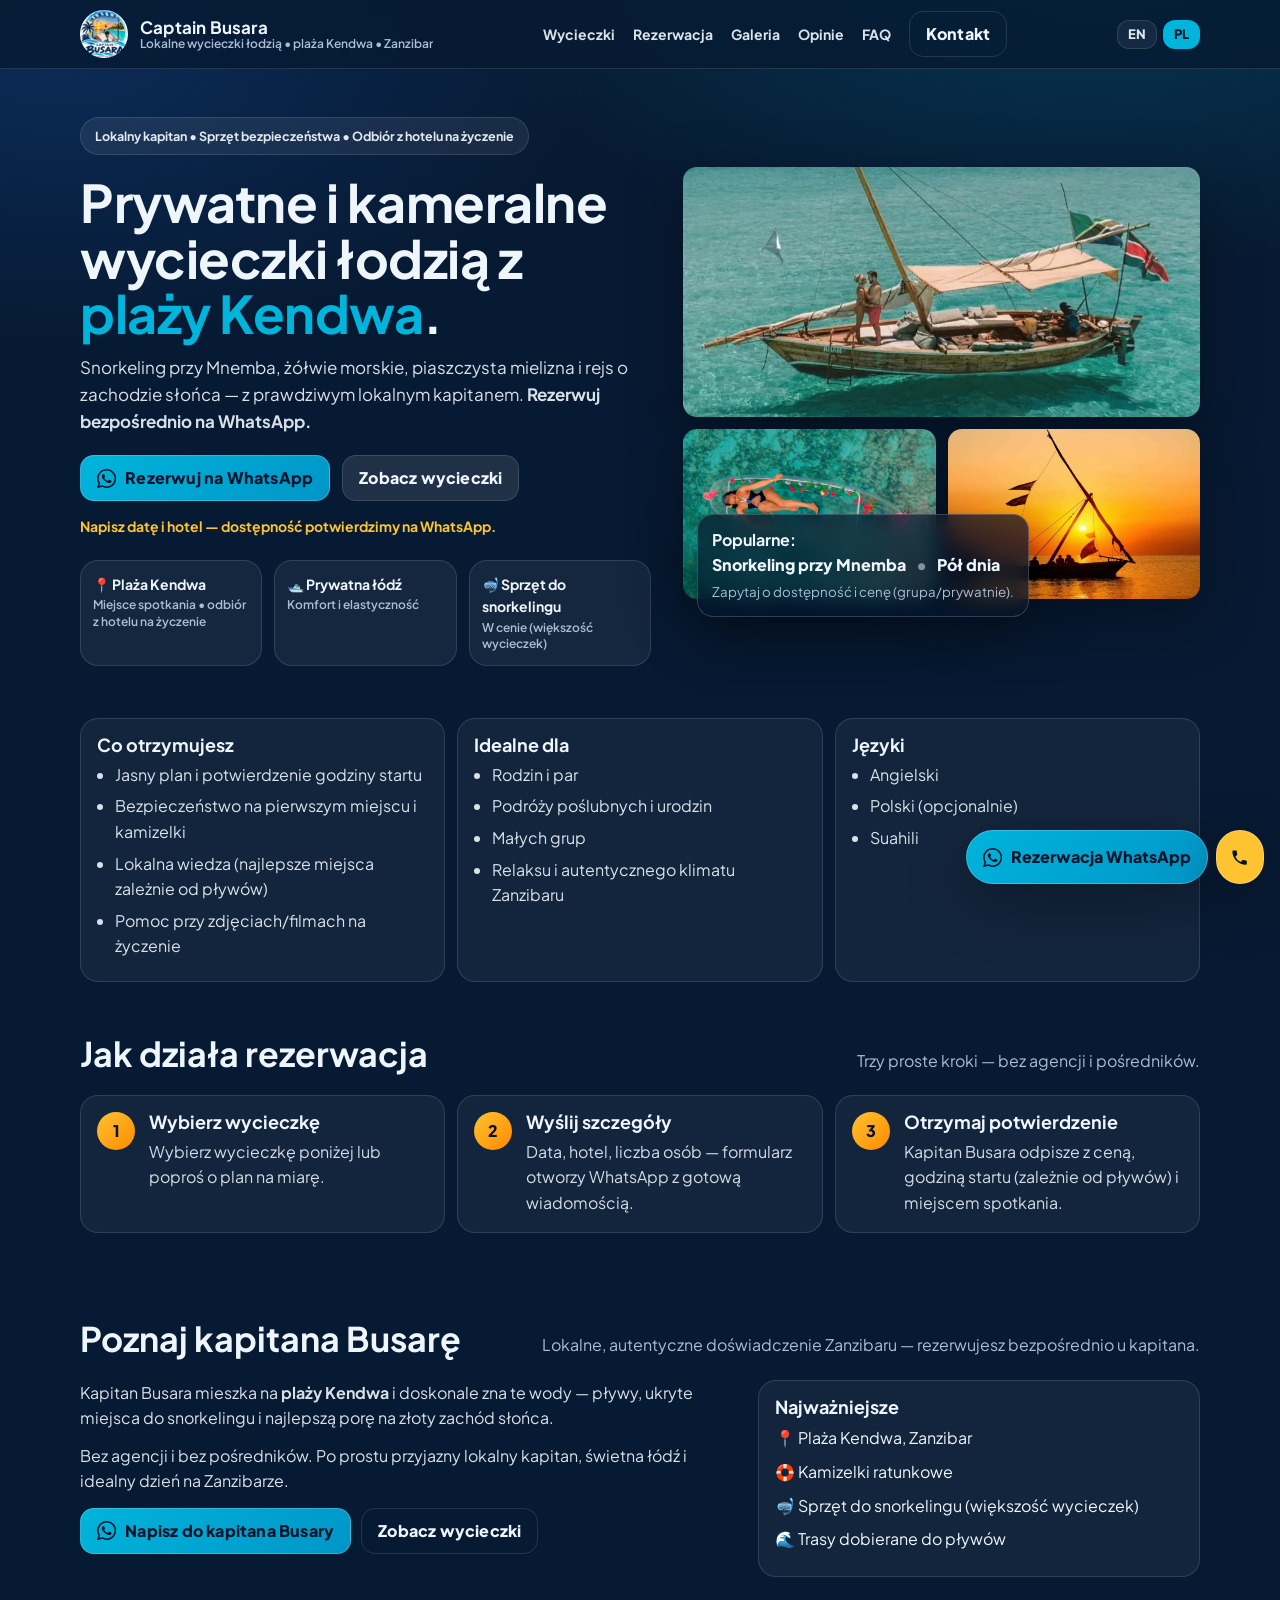
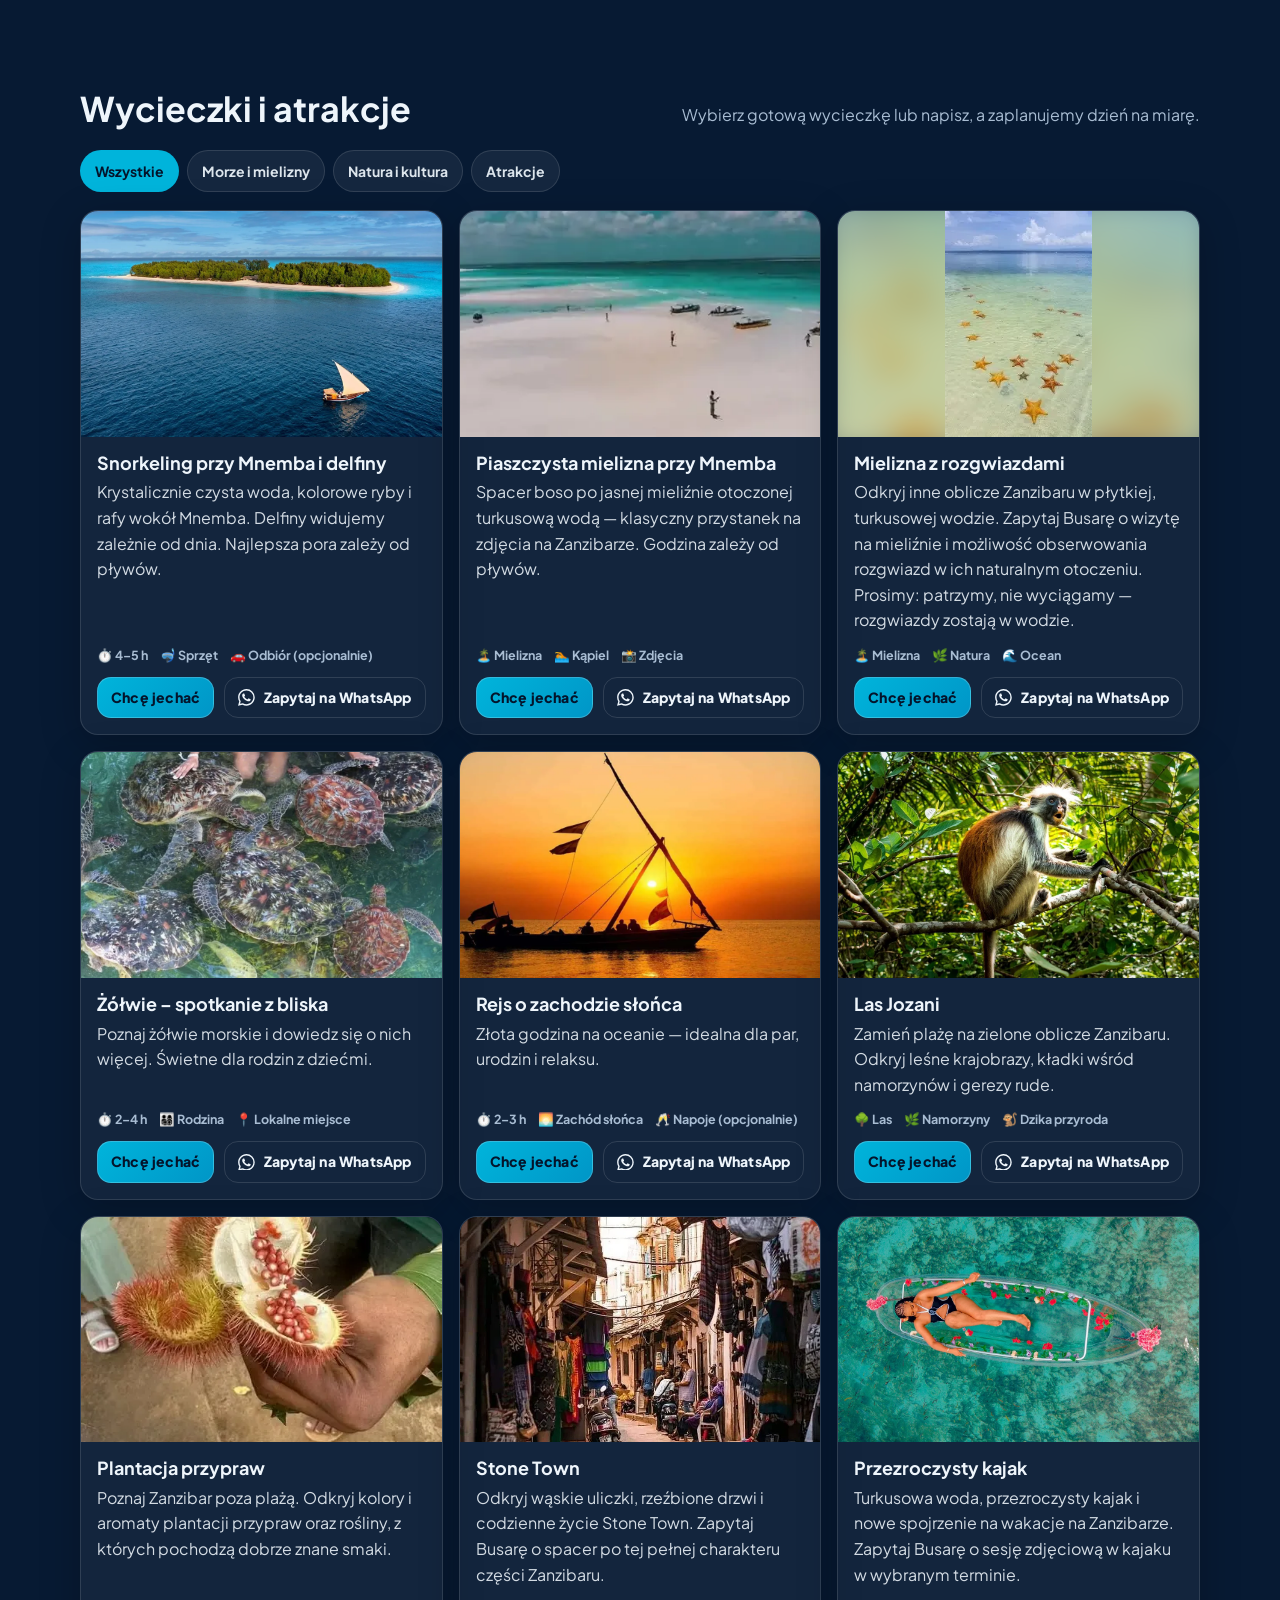
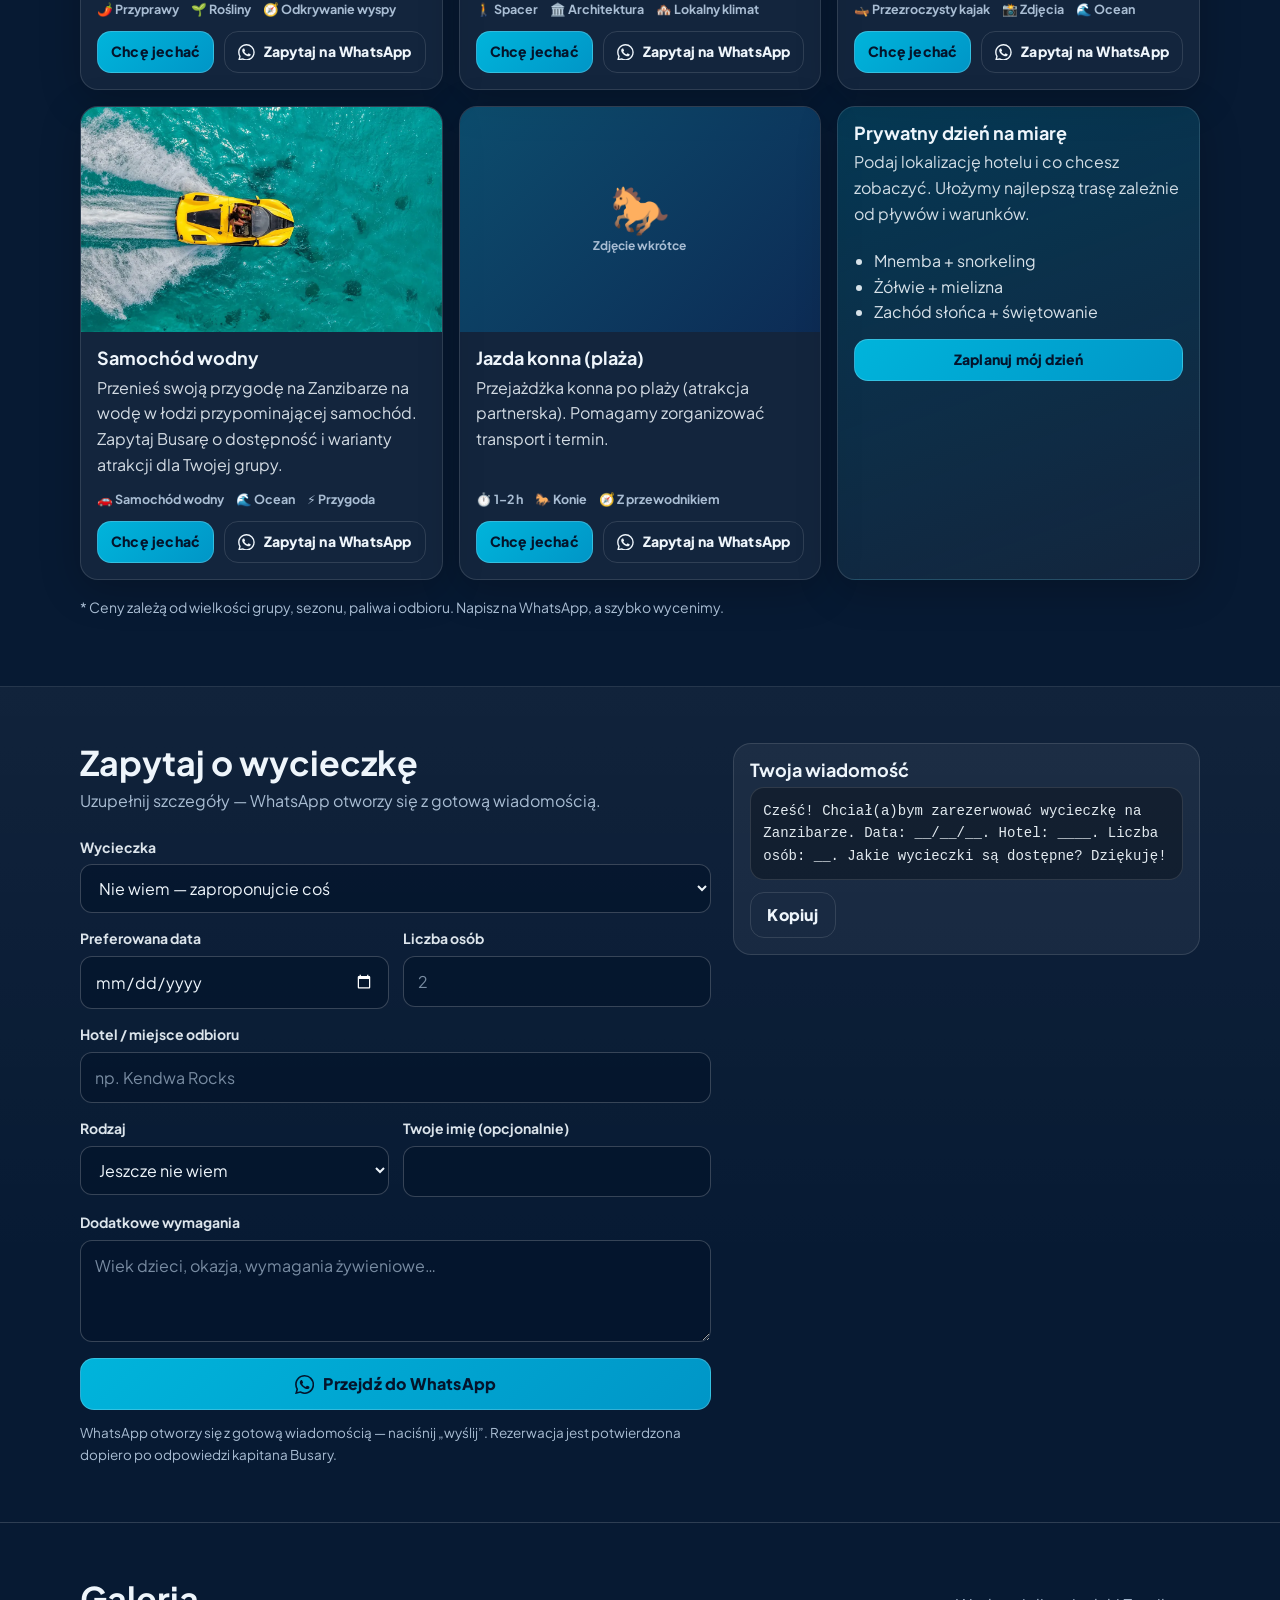
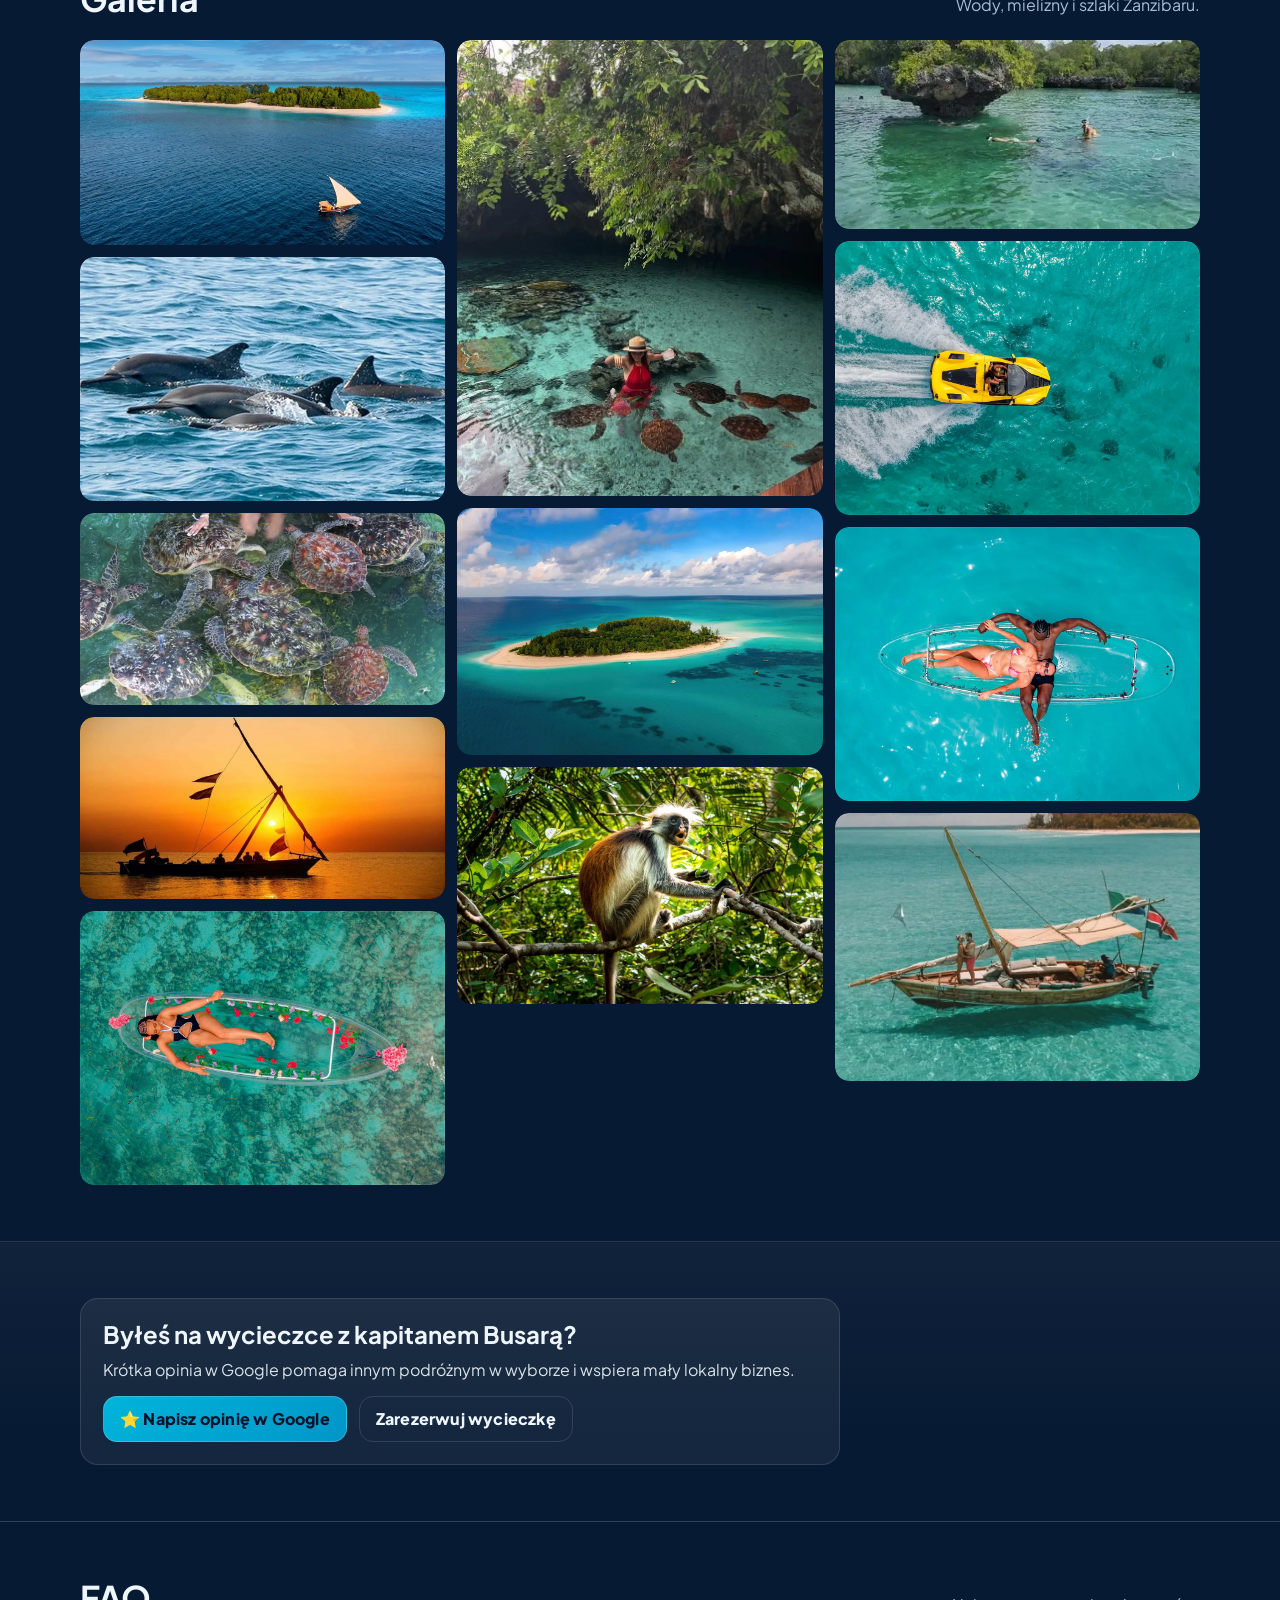
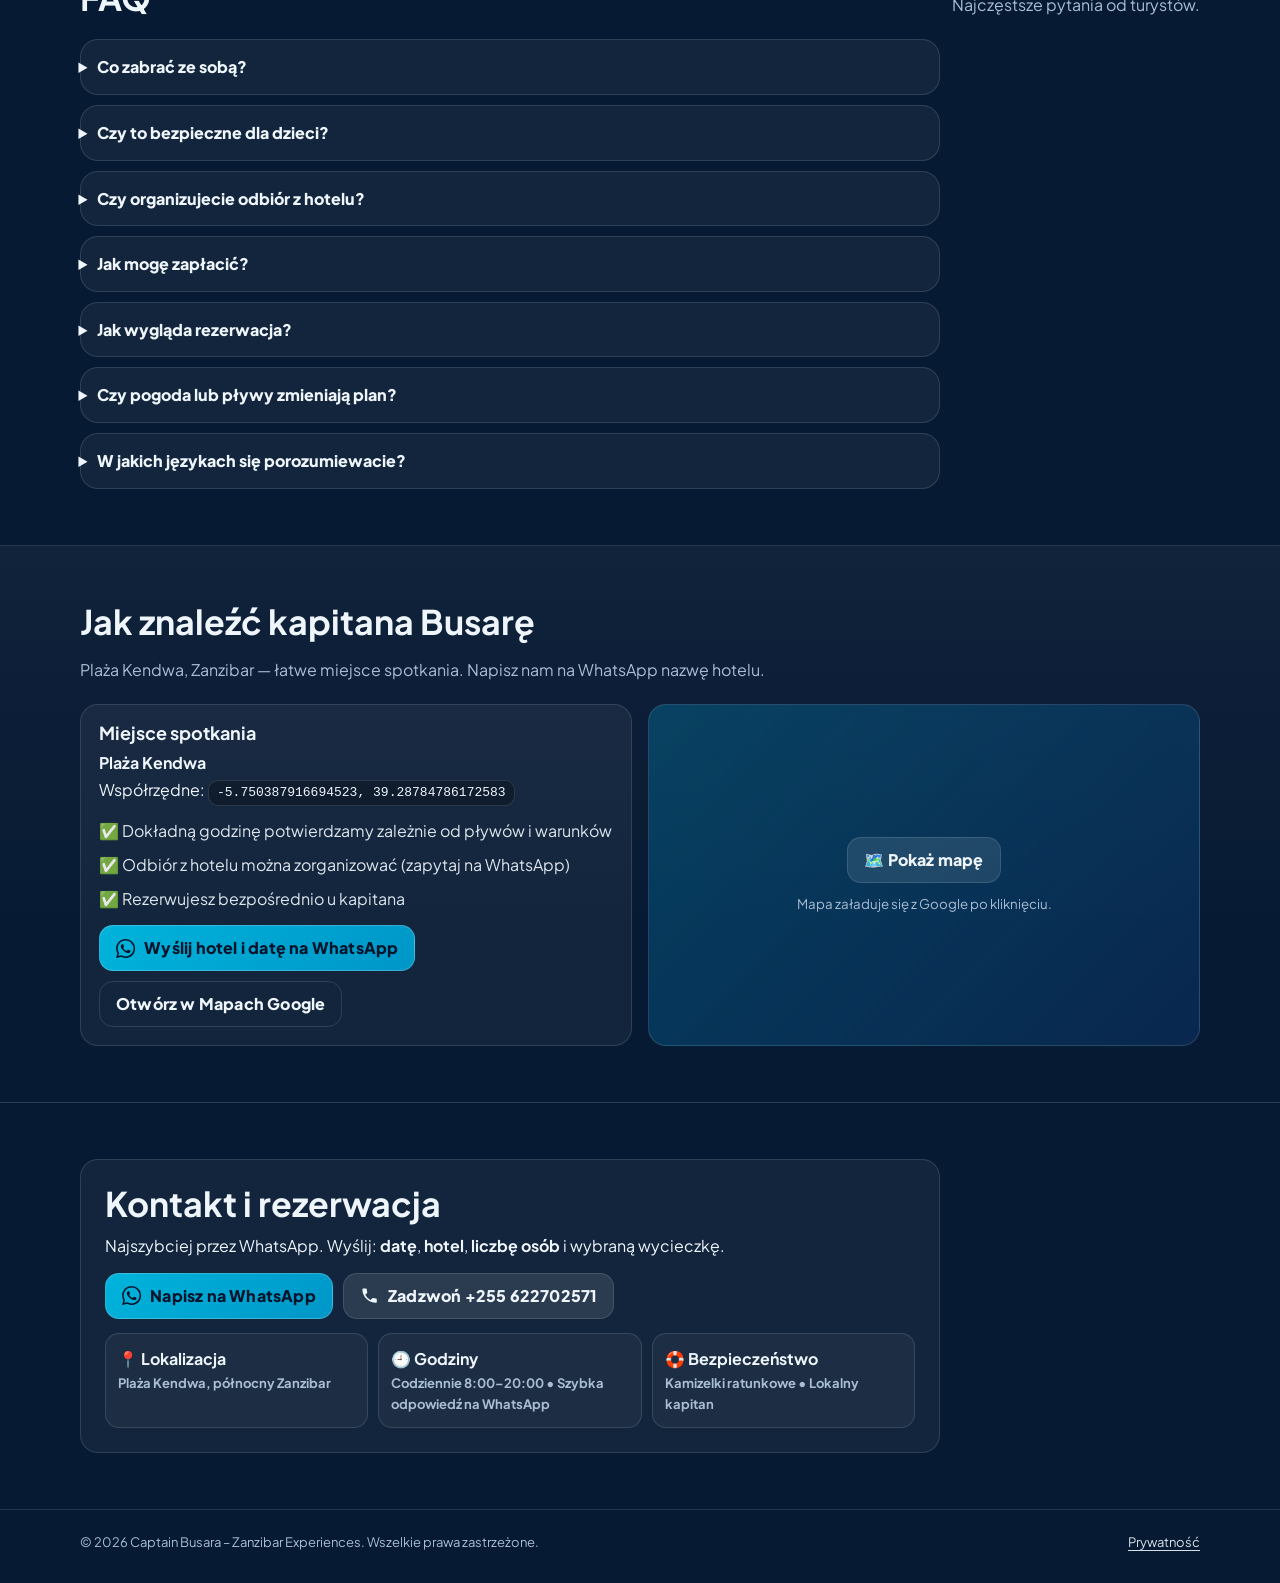
==== pl/index.html @ 11b51515 "Upgrade website: bilingual build, booking form, real photos, SEO, a11y - Generate EN (/) and PL (/pl" ====
<!doctype html>
<html lang="pl">
<head>
  <meta charset="utf-8">
  <meta name="viewport" content="width=device-width, initial-scale=1">
  <title>Captain Busara | Wycieczki łodzią z plaży Kendwa, Zanzibar</title>
  <meta name="description" content="Prywatne i kameralne wycieczki łodzią z plaży Kendwa na Zanzibarze: snorkeling przy Mnemba, żółwie, mielizny, rejs o zachodzie słońca, las Jozani, Stone Town i więcej. Rezerwuj bezpośrednio na WhatsApp.">
  <meta name="theme-color" content="#0B2D5B">
  <link rel="canonical" href="https://captainbusara.com/pl/">
  <link rel="alternate" hreflang="en" href="https://captainbusara.com/">
  <link rel="alternate" hreflang="pl" href="https://captainbusara.com/pl/">
  <link rel="alternate" hreflang="x-default" href="https://captainbusara.com/">
  <meta property="og:type" content="website">
  <meta property="og:site_name" content="Captain Busara">
  <meta property="og:title" content="Captain Busara | Wycieczki łodzią z plaży Kendwa, Zanzibar">
  <meta property="og:description" content="Mnemba • Żółwie • Mielizny • Rejs o zachodzie słońca • Jozani • Stone Town. Rezerwacja na WhatsApp.">
  <meta property="og:url" content="https://captainbusara.com/pl/">
  <meta property="og:image" content="https://captainbusara.com/images/og.jpg">
  <meta property="og:image:width" content="1200">
  <meta property="og:image:height" content="630">
  <meta property="og:locale" content="pl_PL">
  <meta name="twitter:card" content="summary_large_image">
  <meta name="twitter:title" content="Captain Busara | Wycieczki łodzią z plaży Kendwa, Zanzibar">
  <meta name="twitter:description" content="Mnemba • Żółwie • Mielizny • Rejs o zachodzie słońca • Jozani • Stone Town. Rezerwacja na WhatsApp.">
  <meta name="twitter:image" content="https://captainbusara.com/images/og.jpg">
  <link rel="icon" type="image/png" sizes="48x48" href="../images/favicon-48.png">
  <link rel="icon" type="image/png" sizes="192x192" href="../images/icon-192.png">
  <link rel="apple-touch-icon" href="../images/apple-touch-icon.png">
  <link rel="manifest" href="../site.webmanifest">
  <link rel="preconnect" href="https://fonts.googleapis.com">
  <link rel="preconnect" href="https://fonts.gstatic.com" crossorigin>
  <link href="https://fonts.googleapis.com/css2?family=Plus+Jakarta+Sans:wght@400;600;700;800&display=swap" rel="stylesheet">
  <link rel="stylesheet" href="../styles.css?v=20261122">
  <script type="application/ld+json">{"@context": "https://schema.org", "@type": "TravelAgency", "@id": "https://captainbusara.com/#business", "name": "Captain Busara", "alternateName": "Captain Busara – Zanzibar Experiences", "description": "Prywatne i kameralne wycieczki łodzią z plaży Kendwa na Zanzibarze: snorkeling przy Mnemba, żółwie, mielizny, rejs o zachodzie słońca, las Jozani, Stone Town i więcej. Rezerwuj bezpośrednio na WhatsApp.", "url": "https://captainbusara.com/pl/", "image": "https://captainbusara.com/images/og.jpg", "logo": "https://captainbusara.com/images/logo.webp", "telephone": "+255622702571", "address": {"@type": "PostalAddress", "addressLocality": "Kendwa", "addressRegion": "Zanzibar", "addressCountry": "TZ"}, "geo": {"@type": "GeoCoordinates", "latitude": -5.750387916694523, "longitude": 39.28784786172583}, "openingHoursSpecification": [{"@type": "OpeningHoursSpecification", "dayOfWeek": ["Monday", "Tuesday", "Wednesday", "Thursday", "Friday", "Saturday", "Sunday"], "opens": "08:00", "closes": "20:00"}], "knowsLanguage": ["en", "pl", "sw"], "hasMap": "https://www.google.com/maps?q=-5.750387916694523,39.28784786172583", "makesOffer": [{"@type": "Offer", "itemOffered": {"@type": "TouristTrip", "name": "Snorkeling przy Mnemba i delfiny", "description": "Krystalicznie czysta woda, kolorowe ryby i rafy wokół Mnemba. Delfiny widujemy zależnie od dnia. Najlepsza pora zależy od pływów."}}, {"@type": "Offer", "itemOffered": {"@type": "TouristTrip", "name": "Piaszczysta mielizna przy Mnemba", "description": "Spacer boso po jasnej mieliźnie otoczonej turkusową wodą — klasyczny przystanek na zdjęcia na Zanzibarze. Godzina zależy od pływów."}}, {"@type": "Offer", "itemOffered": {"@type": "TouristTrip", "name": "Mielizna z rozgwiazdami", "description": "Odkryj inne oblicze Zanzibaru w płytkiej, turkusowej wodzie. Zapytaj Busarę o wizytę na mieliźnie i możliwość obserwowania rozgwiazd w ich naturalnym otoczeniu. Prosimy: patrzymy, nie wyciągamy — rozgwiazdy zostają w wodzie."}}, {"@type": "Offer", "itemOffered": {"@type": "TouristTrip", "name": "Żółwie – spotkanie z bliska", "description": "Poznaj żółwie morskie i dowiedz się o nich więcej. Świetne dla rodzin z dziećmi."}}, {"@type": "Offer", "itemOffered": {"@type": "TouristTrip", "name": "Rejs o zachodzie słońca", "description": "Złota godzina na oceanie — idealna dla par, urodzin i relaksu."}}, {"@type": "Offer", "itemOffered": {"@type": "TouristTrip", "name": "Las Jozani", "description": "Zamień plażę na zielone oblicze Zanzibaru. Odkryj leśne krajobrazy, kładki wśród namorzynów i gerezy rude."}}, {"@type": "Offer", "itemOffered": {"@type": "TouristTrip", "name": "Plantacja przypraw", "description": "Poznaj Zanzibar poza plażą. Odkryj kolory i aromaty plantacji przypraw oraz rośliny, z których pochodzą dobrze znane smaki."}}, {"@type": "Offer", "itemOffered": {"@type": "TouristTrip", "name": "Stone Town", "description": "Odkryj wąskie uliczki, rzeźbione drzwi i codzienne życie Stone Town. Zapytaj Busarę o spacer po tej pełnej charakteru części Zanzibaru."}}, {"@type": "Offer", "itemOffered": {"@type": "TouristTrip", "name": "Przezroczysty kajak", "description": "Turkusowa woda, przezroczysty kajak i nowe spojrzenie na wakacje na Zanzibarze. Zapytaj Busarę o sesję zdjęciową w kajaku w wybranym terminie."}}, {"@type": "Offer", "itemOffered": {"@type": "TouristTrip", "name": "Samochód wodny", "description": "Przenieś swoją przygodę na Zanzibarze na wodę w łodzi przypominającej samochód. Zapytaj Busarę o dostępność i warianty atrakcji dla Twojej grupy."}}, {"@type": "Offer", "itemOffered": {"@type": "TouristTrip", "name": "Jazda konna (plaża)", "description": "Przejażdżka konna po plaży (atrakcja partnerska). Pomagamy zorganizować transport i termin."}}]}</script>
  <script type="application/ld+json">{"@context": "https://schema.org", "@type": "FAQPage", "mainEntity": [{"@type": "Question", "name": "Co zabrać ze sobą?", "acceptedAnswer": {"@type": "Answer", "text": "Krem z filtrem, ręcznik, wodę, kapelusz i okulary przeciwsłoneczne. Do snorkelingu możesz zabrać własną maskę, ale na większości wycieczek zapewniamy sprzęt."}}, {"@type": "Question", "name": "Czy to bezpieczne dla dzieci?", "acceptedAnswer": {"@type": "Answer", "text": "Tak — dostosowujemy tempo i przystanki. Kamizelki ratunkowe są dostępne. Podaj wiek dzieci przy rezerwacji."}}, {"@type": "Question", "name": "Czy organizujecie odbiór z hotelu?", "acceptedAnswer": {"@type": "Answer", "text": "Odbiór można zorganizować w zależności od lokalizacji i wycieczki. Napisz nam nazwę hotelu na WhatsApp."}}, {"@type": "Question", "name": "Jak mogę zapłacić?", "acceptedAnswer": {"@type": "Answer", "text": "Najczęściej płaci się gotówką. Jeśli wolisz przelew lub kartę, zapytaj na WhatsApp — potwierdzimy dostępne opcje."}}, {"@type": "Question", "name": "Jak wygląda rezerwacja?", "acceptedAnswer": {"@type": "Answer", "text": "Wybierz wycieczkę i wyślij na WhatsApp datę, hotel i liczbę osób (formularz na tej stronie przygotuje wiadomość). Kapitan Busara odpisze z ceną i godziną startu. Rezerwacja jest potwierdzona dopiero po jego odpowiedzi."}}, {"@type": "Question", "name": "Czy pogoda lub pływy zmieniają plan?", "acceptedAnswer": {"@type": "Answer", "text": "Trasa i godzina zależą od pływów i warunków na morzu, dlatego dokładną godzinę startu potwierdzamy z Tobą przed wycieczką."}}, {"@type": "Question", "name": "W jakich językach się porozumiewacie?", "acceptedAnswer": {"@type": "Answer", "text": "Po angielsku, suahili i — opcjonalnie — po polsku."}}]}</script>
</head>
<body data-page="home">
  <a class="skip" href="#main">Przejdź do treści</a>
  <header class="topbar">
    <div class="container topbar__inner">
      <a class="brand" href="#top">
        <img class="brand__logo" src="../images/logo.webp" width="48" height="48" alt="">
        <span class="brand__text"><strong>Captain Busara</strong><small>Lokalne wycieczki łodzią • plaża Kendwa • Zanzibar</small></span>
      </a>
      <nav class="nav" aria-label="Main"><a href="#tours">Wycieczki</a><a href="#book">Rezerwacja</a><a href="#gallery">Galeria</a><a href="#reviews">Opinie</a><a href="#faq">FAQ</a><a href="#contact" class="btn btn--ghost">Kontakt</a></nav>
      <div class="lang" role="group" aria-label="Język">
        <a class="lang__btn" href="../" hreflang="en" lang="en" data-lang="en">EN</a>
        <a class="lang__btn is-active" href="./" hreflang="pl" lang="pl" data-lang="pl" aria-current="true">PL</a>
      </div>
      <button class="burger" id="burger" type="button" aria-label="Otwórz menu" aria-expanded="false" aria-controls="mobileMenu" data-open="Otwórz menu" data-close="Zamknij menu"><span aria-hidden="true">☰</span></button>
    </div>
    <div class="mobileMenu" id="mobileMenu" hidden><a href="#tours">Wycieczki</a><a href="#book">Rezerwacja</a><a href="#gallery">Galeria</a><a href="#reviews">Opinie</a><a href="#faq">FAQ</a><a href="#contact">Kontakt</a></div>
  </header>

  <main id="main">
    <span id="top"></span>
    <section class="hero">
      <div class="container hero__inner">
        <div class="hero__content">
          <p class="pill">Lokalny kapitan • Sprzęt bezpieczeństwa • Odbiór z hotelu na życzenie</p>
          <h1>Prywatne i kameralne wycieczki łodzią z <span class="accent">plaży Kendwa</span>.</h1>
          <p class="lead">Snorkeling przy Mnemba, żółwie morskie, piaszczysta mielizna i rejs o zachodzie słońca — z prawdziwym lokalnym kapitanem. <strong>Rezerwuj bezpośrednio na WhatsApp.</strong></p>
          <div class="hero__cta">
            <a class="btn btn--primary" href="https://wa.me/255622702571?text=Cze%C5%9B%C4%87%21%20Chcia%C5%82%28a%29bym%20zarezerwowa%C4%87%20wycieczk%C4%99%20na%20Zanzibarze.%20Data%3A%20__%2F__%2F__.%20Hotel%3A%20____.%20Liczba%20os%C3%B3b%3A%20__.%20Jakie%20wycieczki%20s%C4%85%20dost%C4%99pne%3F%20Dzi%C4%99kuj%C4%99%21" target="_blank" rel="noopener" data-wa data-track="whatsapp_hero"><svg class="ico" viewBox="0 0 24 24" aria-hidden="true" focusable="false"><path fill="currentColor" d="M17.472 14.382c-.297-.149-1.758-.867-2.03-.967-.273-.099-.471-.148-.67.15-.197.297-.767.966-.94 1.164-.173.199-.347.223-.644.075-.297-.15-1.255-.463-2.39-1.475-.883-.788-1.48-1.761-1.653-2.059-.173-.297-.018-.458.13-.606.134-.133.298-.347.446-.52.149-.174.198-.298.298-.497.099-.198.05-.371-.025-.52-.075-.149-.669-1.612-.916-2.207-.242-.579-.487-.5-.669-.51-.173-.008-.371-.01-.57-.01-.198 0-.52.074-.792.372-.272.297-1.04 1.016-1.04 2.479 0 1.462 1.065 2.875 1.213 3.074.149.198 2.096 3.2 5.077 4.487.709.306 1.262.489 1.694.625.712.227 1.36.195 1.871.118.571-.085 1.758-.719 2.006-1.413.248-.694.248-1.289.173-1.413-.074-.124-.272-.198-.57-.347m-5.421 7.403h-.004a9.87 9.87 0 01-5.031-1.378l-.361-.214-3.741.982.998-3.648-.235-.374a9.86 9.86 0 01-1.51-5.26c.001-5.45 4.436-9.884 9.888-9.884 2.64 0 5.122 1.03 6.988 2.898a9.825 9.825 0 012.893 6.994c-.003 5.45-4.437 9.884-9.885 9.884m8.413-18.297A11.815 11.815 0 0012.05 0C5.495 0 .16 5.335.157 11.892c0 2.096.547 4.142 1.588 5.945L.057 24l6.305-1.654a11.882 11.882 0 005.683 1.448h.005c6.554 0 11.89-5.335 11.893-11.893a11.821 11.821 0 00-3.48-8.413Z"/></svg>Rezerwuj na WhatsApp</a>
            <a class="btn btn--secondary" href="#tours">Zobacz wycieczki</a>
          </div>
          <p class="hero__note">Napisz datę i hotel — dostępność potwierdzimy na WhatsApp.</p>
          <div class="hero__badges">
            <div class="badge"><strong>📍 Plaża Kendwa</strong><span>Miejsce spotkania • odbiór z hotelu na życzenie</span></div>
            <div class="badge"><strong>🛥️ Prywatna łódź</strong><span>Komfort i elastyczność</span></div>
            <div class="badge"><strong>🤿 Sprzęt do snorkelingu</strong><span>W cenie (większość wycieczek)</span></div>
          </div>
        </div>
        <div class="hero__media">
          <div class="photoGrid">
            <img src="../images/hero-boat.webp" width="831" height="609" alt="Tradycyjna łódź na turkusowej wodzie" fetchpriority="high" decoding="async">
            <img src="../images/kayak-flowers.webp" width="1200" height="900" alt="Kobieta leżąca w przezroczystym kajaku z kwiatami, widok z góry">
            <img src="../images/sunset-dhow.webp" width="1300" height="650" alt="Sylwetka łodzi dhow na tle zachodu słońca">
          </div>
          <div class="glassCard">
            <strong>Popularne:</strong>
            <div class="glassRow"><span>Snorkeling przy Mnemba</span><span class="dot" aria-hidden="true">•</span><span>Pół dnia</span></div>
            <small>Zapytaj o dostępność i cenę (grupa/prywatnie).</small>
          </div>
        </div>
      </div>
    </section>

    <section class="trust"><div class="container trust__inner"><div class="trustCard"><h3>Co otrzymujesz</h3><ul><li>Jasny plan i potwierdzenie godziny startu</li><li>Bezpieczeństwo na pierwszym miejscu i kamizelki</li><li>Lokalna wiedza (najlepsze miejsca zależnie od pływów)</li><li>Pomoc przy zdjęciach/filmach na życzenie</li></ul></div><div class="trustCard"><h3>Idealne dla</h3><ul><li>Rodzin i par</li><li>Podróży poślubnych i urodzin</li><li>Małych grup</li><li>Relaksu i autentycznego klimatu Zanzibaru</li></ul></div><div class="trustCard"><h3>Języki</h3><ul><li>Angielski</li><li>Polski (opcjonalnie)</li><li>Suahili</li></ul></div></div></section>

    <section class="section section--tight" id="how">
      <div class="container">
        <div class="sectionHeader"><h2>Jak działa rezerwacja</h2><p>Trzy proste kroki — bez agencji i pośredników.</p></div>
        <ol class="steps"><li class="step"><span class="step__n" aria-hidden="true">1</span><div><h3>Wybierz wycieczkę</h3><p>Wybierz wycieczkę poniżej lub poproś o plan na miarę.</p></div></li><li class="step"><span class="step__n" aria-hidden="true">2</span><div><h3>Wyślij szczegóły</h3><p>Data, hotel, liczba osób — formularz otworzy WhatsApp z gotową wiadomością.</p></div></li><li class="step"><span class="step__n" aria-hidden="true">3</span><div><h3>Otrzymaj potwierdzenie</h3><p>Kapitan Busara odpisze z ceną, godziną startu (zależnie od pływów) i miejscem spotkania.</p></div></li></ol>
      </div>
    </section>

    <section class="section" id="captain">
      <div class="container">
        <div class="sectionHeader"><h2>Poznaj kapitana Busarę</h2><p>Lokalne, autentyczne doświadczenie Zanzibaru — rezerwujesz bezpośrednio u kapitana.</p></div>
        <div class="captain">
          <div class="captain__text">
            <p>Kapitan Busara mieszka na <strong>plaży Kendwa</strong> i doskonale zna te wody — pływy, ukryte miejsca do snorkelingu i najlepszą porę na złoty zachód słońca.</p>
            <p>Bez agencji i bez pośredników. Po prostu przyjazny lokalny kapitan, świetna łódź i idealny dzień na Zanzibarze.</p>
            <div class="captain__cta">
              <a class="btn btn--primary" href="https://wa.me/255622702571?text=Cze%C5%9B%C4%87%21%20Chcia%C5%82%28a%29bym%20zarezerwowa%C4%87%20wycieczk%C4%99%20na%20Zanzibarze.%20Data%3A%20__%2F__%2F__.%20Hotel%3A%20____.%20Liczba%20os%C3%B3b%3A%20__.%20Jakie%20wycieczki%20s%C4%85%20dost%C4%99pne%3F%20Dzi%C4%99kuj%C4%99%21" target="_blank" rel="noopener" data-wa data-track="whatsapp_captain"><svg class="ico" viewBox="0 0 24 24" aria-hidden="true" focusable="false"><path fill="currentColor" d="M17.472 14.382c-.297-.149-1.758-.867-2.03-.967-.273-.099-.471-.148-.67.15-.197.297-.767.966-.94 1.164-.173.199-.347.223-.644.075-.297-.15-1.255-.463-2.39-1.475-.883-.788-1.48-1.761-1.653-2.059-.173-.297-.018-.458.13-.606.134-.133.298-.347.446-.52.149-.174.198-.298.298-.497.099-.198.05-.371-.025-.52-.075-.149-.669-1.612-.916-2.207-.242-.579-.487-.5-.669-.51-.173-.008-.371-.01-.57-.01-.198 0-.52.074-.792.372-.272.297-1.04 1.016-1.04 2.479 0 1.462 1.065 2.875 1.213 3.074.149.198 2.096 3.2 5.077 4.487.709.306 1.262.489 1.694.625.712.227 1.36.195 1.871.118.571-.085 1.758-.719 2.006-1.413.248-.694.248-1.289.173-1.413-.074-.124-.272-.198-.57-.347m-5.421 7.403h-.004a9.87 9.87 0 01-5.031-1.378l-.361-.214-3.741.982.998-3.648-.235-.374a9.86 9.86 0 01-1.51-5.26c.001-5.45 4.436-9.884 9.888-9.884 2.64 0 5.122 1.03 6.988 2.898a9.825 9.825 0 012.893 6.994c-.003 5.45-4.437 9.884-9.885 9.884m8.413-18.297A11.815 11.815 0 0012.05 0C5.495 0 .16 5.335.157 11.892c0 2.096.547 4.142 1.588 5.945L.057 24l6.305-1.654a11.882 11.882 0 005.683 1.448h.005c6.554 0 11.89-5.335 11.893-11.893a11.821 11.821 0 00-3.48-8.413Z"/></svg>Napisz do kapitana Busary</a>
              <a class="btn btn--ghost" href="#tours">Zobacz wycieczki</a>
            </div>
          </div>
          <div class="captain__card"><h3>Najważniejsze</h3><ul><li>📍 Plaża Kendwa, Zanzibar</li><li>🛟 Kamizelki ratunkowe</li><li>🤿 Sprzęt do snorkelingu (większość wycieczek)</li><li>🌊 Trasy dobierane do pływów</li></ul></div>
        </div>
      </div>
    </section>

    <section class="section" id="tours">
      <div class="container">
        <div class="sectionHeader"><h2>Wycieczki i atrakcje</h2><p>Wybierz gotową wycieczkę lub napisz, a zaplanujemy dzień na miarę.</p></div>
        <div class="filters" role="group" aria-label="Wycieczki i atrakcje"><button class="chip is-active" type="button" data-filter="all" aria-pressed="true">Wszystkie</button><button class="chip" type="button" data-filter="sea" aria-pressed="false">Morze i mielizny</button><button class="chip" type="button" data-filter="land" aria-pressed="false">Natura i kultura</button><button class="chip" type="button" data-filter="fun" aria-pressed="false">Atrakcje</button></div>
        <div class="cards" id="cards">
        <article class="card" data-cat="sea" id="tour-mnemba">
          <div class="card__img"><img src="../images/mnemba-island.webp" width="1400" height="788" alt="Widok z lotu ptaka na wyspę Mnemba z tradycyjną łodzią dhow" loading="lazy" decoding="async"></div>
          <div class="card__body">
            <h3>Snorkeling przy Mnemba i delfiny</h3>
            <p>Krystalicznie czysta woda, kolorowe ryby i rafy wokół Mnemba. Delfiny widujemy zależnie od dnia. Najlepsza pora zależy od pływów.</p>
            <div class="meta"><span><span aria-hidden="true">⏱️</span> 4–5 h</span><span><span aria-hidden="true">🤿</span> Sprzęt</span><span><span aria-hidden="true">🚗</span> Odbiór (opcjonalnie)</span></div>
            
            <div class="card__cta">
              <button class="btn btn--primary" type="button" data-book="Snorkeling przy Mnemba i delfiny">Chcę jechać</button>
              <a class="btn btn--ghost" href="https://wa.me/255622702571?text=Cze%C5%9B%C4%87%2C%20kapitanie%20Busara%21%20Chcia%C5%82%28a%29bym%20zapyta%C4%87%20o%20%2F%20zarezerwowa%C4%87%3A%20Snorkeling%20przy%20Mnemba%20i%20delfiny.%20Poprosz%C4%99%20o%20cen%C4%99%20i%20dost%C4%99pno%C5%9B%C4%87.%20Dzi%C4%99kuj%C4%99%21" target="_blank" rel="noopener" data-wa data-track="whatsapp_tour" data-tour="Snorkeling przy Mnemba i delfiny"><svg class="ico" viewBox="0 0 24 24" aria-hidden="true" focusable="false"><path fill="currentColor" d="M17.472 14.382c-.297-.149-1.758-.867-2.03-.967-.273-.099-.471-.148-.67.15-.197.297-.767.966-.94 1.164-.173.199-.347.223-.644.075-.297-.15-1.255-.463-2.39-1.475-.883-.788-1.48-1.761-1.653-2.059-.173-.297-.018-.458.13-.606.134-.133.298-.347.446-.52.149-.174.198-.298.298-.497.099-.198.05-.371-.025-.52-.075-.149-.669-1.612-.916-2.207-.242-.579-.487-.5-.669-.51-.173-.008-.371-.01-.57-.01-.198 0-.52.074-.792.372-.272.297-1.04 1.016-1.04 2.479 0 1.462 1.065 2.875 1.213 3.074.149.198 2.096 3.2 5.077 4.487.709.306 1.262.489 1.694.625.712.227 1.36.195 1.871.118.571-.085 1.758-.719 2.006-1.413.248-.694.248-1.289.173-1.413-.074-.124-.272-.198-.57-.347m-5.421 7.403h-.004a9.87 9.87 0 01-5.031-1.378l-.361-.214-3.741.982.998-3.648-.235-.374a9.86 9.86 0 01-1.51-5.26c.001-5.45 4.436-9.884 9.888-9.884 2.64 0 5.122 1.03 6.988 2.898a9.825 9.825 0 012.893 6.994c-.003 5.45-4.437 9.884-9.885 9.884m8.413-18.297A11.815 11.815 0 0012.05 0C5.495 0 .16 5.335.157 11.892c0 2.096.547 4.142 1.588 5.945L.057 24l6.305-1.654a11.882 11.882 0 005.683 1.448h.005c6.554 0 11.89-5.335 11.893-11.893a11.821 11.821 0 00-3.48-8.413Z"/></svg>Zapytaj na WhatsApp</a>
            </div>
          </div>
        </article>
        <article class="card" data-cat="sea" id="tour-sandbank">
          <div class="card__img"><img src="../images/sandbank.webp" width="474" height="266" alt="Łodzie przy białej mieliźnie w turkusowej wodzie" loading="lazy" decoding="async"></div>
          <div class="card__body">
            <h3>Piaszczysta mielizna przy Mnemba</h3>
            <p>Spacer boso po jasnej mieliźnie otoczonej turkusową wodą — klasyczny przystanek na zdjęcia na Zanzibarze. Godzina zależy od pływów.</p>
            <div class="meta"><span><span aria-hidden="true">🏝️</span> Mielizna</span><span><span aria-hidden="true">🏊</span> Kąpiel</span><span><span aria-hidden="true">📸</span> Zdjęcia</span></div>
            
            <div class="card__cta">
              <button class="btn btn--primary" type="button" data-book="Piaszczysta mielizna przy Mnemba">Chcę jechać</button>
              <a class="btn btn--ghost" href="https://wa.me/255622702571?text=Cze%C5%9B%C4%87%2C%20kapitanie%20Busara%21%20Chcia%C5%82%28a%29bym%20zapyta%C4%87%20o%20%2F%20zarezerwowa%C4%87%3A%20Piaszczysta%20mielizna%20przy%20Mnemba.%20Poprosz%C4%99%20o%20cen%C4%99%20i%20dost%C4%99pno%C5%9B%C4%87.%20Dzi%C4%99kuj%C4%99%21" target="_blank" rel="noopener" data-wa data-track="whatsapp_tour" data-tour="Piaszczysta mielizna przy Mnemba"><svg class="ico" viewBox="0 0 24 24" aria-hidden="true" focusable="false"><path fill="currentColor" d="M17.472 14.382c-.297-.149-1.758-.867-2.03-.967-.273-.099-.471-.148-.67.15-.197.297-.767.966-.94 1.164-.173.199-.347.223-.644.075-.297-.15-1.255-.463-2.39-1.475-.883-.788-1.48-1.761-1.653-2.059-.173-.297-.018-.458.13-.606.134-.133.298-.347.446-.52.149-.174.198-.298.298-.497.099-.198.05-.371-.025-.52-.075-.149-.669-1.612-.916-2.207-.242-.579-.487-.5-.669-.51-.173-.008-.371-.01-.57-.01-.198 0-.52.074-.792.372-.272.297-1.04 1.016-1.04 2.479 0 1.462 1.065 2.875 1.213 3.074.149.198 2.096 3.2 5.077 4.487.709.306 1.262.489 1.694.625.712.227 1.36.195 1.871.118.571-.085 1.758-.719 2.006-1.413.248-.694.248-1.289.173-1.413-.074-.124-.272-.198-.57-.347m-5.421 7.403h-.004a9.87 9.87 0 01-5.031-1.378l-.361-.214-3.741.982.998-3.648-.235-.374a9.86 9.86 0 01-1.51-5.26c.001-5.45 4.436-9.884 9.888-9.884 2.64 0 5.122 1.03 6.988 2.898a9.825 9.825 0 012.893 6.994c-.003 5.45-4.437 9.884-9.885 9.884m8.413-18.297A11.815 11.815 0 0012.05 0C5.495 0 .16 5.335.157 11.892c0 2.096.547 4.142 1.588 5.945L.057 24l6.305-1.654a11.882 11.882 0 005.683 1.448h.005c6.554 0 11.89-5.335 11.893-11.893a11.821 11.821 0 00-3.48-8.413Z"/></svg>Zapytaj na WhatsApp</a>
            </div>
          </div>
        </article>
        <article class="card" data-cat="sea" id="tour-starfish">
          <div class="card__img card__img--contain" style="--bg:url(../images/starfish.webp)"><img src="../images/starfish.webp" width="189" height="290" alt="Rozgwiazdy na piasku w płytkiej turkusowej wodzie" loading="lazy" decoding="async"></div>
          <div class="card__body">
            <h3>Mielizna z rozgwiazdami</h3>
            <p>Odkryj inne oblicze Zanzibaru w płytkiej, turkusowej wodzie. Zapytaj Busarę o wizytę na mieliźnie i możliwość obserwowania rozgwiazd w ich naturalnym otoczeniu. Prosimy: patrzymy, nie wyciągamy — rozgwiazdy zostają w wodzie.</p>
            <div class="meta"><span><span aria-hidden="true">🏝️</span> Mielizna</span><span><span aria-hidden="true">🌿</span> Natura</span><span><span aria-hidden="true">🌊</span> Ocean</span></div>
            
            <div class="card__cta">
              <button class="btn btn--primary" type="button" data-book="Mielizna z rozgwiazdami">Chcę jechać</button>
              <a class="btn btn--ghost" href="https://wa.me/255622702571?text=Cze%C5%9B%C4%87%2C%20kapitanie%20Busara%21%20Chcia%C5%82%28a%29bym%20zapyta%C4%87%20o%20%2F%20zarezerwowa%C4%87%3A%20Mielizna%20z%20rozgwiazdami.%20Poprosz%C4%99%20o%20cen%C4%99%20i%20dost%C4%99pno%C5%9B%C4%87.%20Dzi%C4%99kuj%C4%99%21" target="_blank" rel="noopener" data-wa data-track="whatsapp_tour" data-tour="Mielizna z rozgwiazdami"><svg class="ico" viewBox="0 0 24 24" aria-hidden="true" focusable="false"><path fill="currentColor" d="M17.472 14.382c-.297-.149-1.758-.867-2.03-.967-.273-.099-.471-.148-.67.15-.197.297-.767.966-.94 1.164-.173.199-.347.223-.644.075-.297-.15-1.255-.463-2.39-1.475-.883-.788-1.48-1.761-1.653-2.059-.173-.297-.018-.458.13-.606.134-.133.298-.347.446-.52.149-.174.198-.298.298-.497.099-.198.05-.371-.025-.52-.075-.149-.669-1.612-.916-2.207-.242-.579-.487-.5-.669-.51-.173-.008-.371-.01-.57-.01-.198 0-.52.074-.792.372-.272.297-1.04 1.016-1.04 2.479 0 1.462 1.065 2.875 1.213 3.074.149.198 2.096 3.2 5.077 4.487.709.306 1.262.489 1.694.625.712.227 1.36.195 1.871.118.571-.085 1.758-.719 2.006-1.413.248-.694.248-1.289.173-1.413-.074-.124-.272-.198-.57-.347m-5.421 7.403h-.004a9.87 9.87 0 01-5.031-1.378l-.361-.214-3.741.982.998-3.648-.235-.374a9.86 9.86 0 01-1.51-5.26c.001-5.45 4.436-9.884 9.888-9.884 2.64 0 5.122 1.03 6.988 2.898a9.825 9.825 0 012.893 6.994c-.003 5.45-4.437 9.884-9.885 9.884m8.413-18.297A11.815 11.815 0 0012.05 0C5.495 0 .16 5.335.157 11.892c0 2.096.547 4.142 1.588 5.945L.057 24l6.305-1.654a11.882 11.882 0 005.683 1.448h.005c6.554 0 11.89-5.335 11.893-11.893a11.821 11.821 0 00-3.48-8.413Z"/></svg>Zapytaj na WhatsApp</a>
            </div>
          </div>
        </article>
        <article class="card" data-cat="sea" id="tour-turtles">
          <div class="card__img"><img src="../images/baraka-turtles.webp" width="1200" height="630" alt="Żółwie zielone pływające w płytkiej wodzie" loading="lazy" decoding="async"></div>
          <div class="card__body">
            <h3>Żółwie – spotkanie z bliska</h3>
            <p>Poznaj żółwie morskie i dowiedz się o nich więcej. Świetne dla rodzin z dziećmi.</p>
            <div class="meta"><span><span aria-hidden="true">⏱️</span> 2–4 h</span><span><span aria-hidden="true">👨‍👩‍👧‍👦</span> Rodzina</span><span><span aria-hidden="true">📍</span> Lokalne miejsce</span></div>
            
            <div class="card__cta">
              <button class="btn btn--primary" type="button" data-book="Żółwie – spotkanie z bliska">Chcę jechać</button>
              <a class="btn btn--ghost" href="https://wa.me/255622702571?text=Cze%C5%9B%C4%87%2C%20kapitanie%20Busara%21%20Chcia%C5%82%28a%29bym%20zapyta%C4%87%20o%20%2F%20zarezerwowa%C4%87%3A%20%C5%BB%C3%B3%C5%82wie%20%E2%80%93%20spotkanie%20z%20bliska.%20Poprosz%C4%99%20o%20cen%C4%99%20i%20dost%C4%99pno%C5%9B%C4%87.%20Dzi%C4%99kuj%C4%99%21" target="_blank" rel="noopener" data-wa data-track="whatsapp_tour" data-tour="Żółwie – spotkanie z bliska"><svg class="ico" viewBox="0 0 24 24" aria-hidden="true" focusable="false"><path fill="currentColor" d="M17.472 14.382c-.297-.149-1.758-.867-2.03-.967-.273-.099-.471-.148-.67.15-.197.297-.767.966-.94 1.164-.173.199-.347.223-.644.075-.297-.15-1.255-.463-2.39-1.475-.883-.788-1.48-1.761-1.653-2.059-.173-.297-.018-.458.13-.606.134-.133.298-.347.446-.52.149-.174.198-.298.298-.497.099-.198.05-.371-.025-.52-.075-.149-.669-1.612-.916-2.207-.242-.579-.487-.5-.669-.51-.173-.008-.371-.01-.57-.01-.198 0-.52.074-.792.372-.272.297-1.04 1.016-1.04 2.479 0 1.462 1.065 2.875 1.213 3.074.149.198 2.096 3.2 5.077 4.487.709.306 1.262.489 1.694.625.712.227 1.36.195 1.871.118.571-.085 1.758-.719 2.006-1.413.248-.694.248-1.289.173-1.413-.074-.124-.272-.198-.57-.347m-5.421 7.403h-.004a9.87 9.87 0 01-5.031-1.378l-.361-.214-3.741.982.998-3.648-.235-.374a9.86 9.86 0 01-1.51-5.26c.001-5.45 4.436-9.884 9.888-9.884 2.64 0 5.122 1.03 6.988 2.898a9.825 9.825 0 012.893 6.994c-.003 5.45-4.437 9.884-9.885 9.884m8.413-18.297A11.815 11.815 0 0012.05 0C5.495 0 .16 5.335.157 11.892c0 2.096.547 4.142 1.588 5.945L.057 24l6.305-1.654a11.882 11.882 0 005.683 1.448h.005c6.554 0 11.89-5.335 11.893-11.893a11.821 11.821 0 00-3.48-8.413Z"/></svg>Zapytaj na WhatsApp</a>
            </div>
          </div>
        </article>
        <article class="card" data-cat="sea" id="tour-sunset">
          <div class="card__img"><img src="../images/sunset-dhow.webp" width="1300" height="650" alt="Sylwetka łodzi dhow na tle zachodu słońca" loading="lazy" decoding="async"></div>
          <div class="card__body">
            <h3>Rejs o zachodzie słońca</h3>
            <p>Złota godzina na oceanie — idealna dla par, urodzin i relaksu.</p>
            <div class="meta"><span><span aria-hidden="true">⏱️</span> 2–3 h</span><span><span aria-hidden="true">🌅</span> Zachód słońca</span><span><span aria-hidden="true">🥂</span> Napoje (opcjonalnie)</span></div>
            
            <div class="card__cta">
              <button class="btn btn--primary" type="button" data-book="Rejs o zachodzie słońca">Chcę jechać</button>
              <a class="btn btn--ghost" href="https://wa.me/255622702571?text=Cze%C5%9B%C4%87%2C%20kapitanie%20Busara%21%20Chcia%C5%82%28a%29bym%20zapyta%C4%87%20o%20%2F%20zarezerwowa%C4%87%3A%20Rejs%20o%20zachodzie%20s%C5%82o%C5%84ca.%20Poprosz%C4%99%20o%20cen%C4%99%20i%20dost%C4%99pno%C5%9B%C4%87.%20Dzi%C4%99kuj%C4%99%21" target="_blank" rel="noopener" data-wa data-track="whatsapp_tour" data-tour="Rejs o zachodzie słońca"><svg class="ico" viewBox="0 0 24 24" aria-hidden="true" focusable="false"><path fill="currentColor" d="M17.472 14.382c-.297-.149-1.758-.867-2.03-.967-.273-.099-.471-.148-.67.15-.197.297-.767.966-.94 1.164-.173.199-.347.223-.644.075-.297-.15-1.255-.463-2.39-1.475-.883-.788-1.48-1.761-1.653-2.059-.173-.297-.018-.458.13-.606.134-.133.298-.347.446-.52.149-.174.198-.298.298-.497.099-.198.05-.371-.025-.52-.075-.149-.669-1.612-.916-2.207-.242-.579-.487-.5-.669-.51-.173-.008-.371-.01-.57-.01-.198 0-.52.074-.792.372-.272.297-1.04 1.016-1.04 2.479 0 1.462 1.065 2.875 1.213 3.074.149.198 2.096 3.2 5.077 4.487.709.306 1.262.489 1.694.625.712.227 1.36.195 1.871.118.571-.085 1.758-.719 2.006-1.413.248-.694.248-1.289.173-1.413-.074-.124-.272-.198-.57-.347m-5.421 7.403h-.004a9.87 9.87 0 01-5.031-1.378l-.361-.214-3.741.982.998-3.648-.235-.374a9.86 9.86 0 01-1.51-5.26c.001-5.45 4.436-9.884 9.888-9.884 2.64 0 5.122 1.03 6.988 2.898a9.825 9.825 0 012.893 6.994c-.003 5.45-4.437 9.884-9.885 9.884m8.413-18.297A11.815 11.815 0 0012.05 0C5.495 0 .16 5.335.157 11.892c0 2.096.547 4.142 1.588 5.945L.057 24l6.305-1.654a11.882 11.882 0 005.683 1.448h.005c6.554 0 11.89-5.335 11.893-11.893a11.821 11.821 0 00-3.48-8.413Z"/></svg>Zapytaj na WhatsApp</a>
            </div>
          </div>
        </article>
        <article class="card" data-cat="land" id="tour-jozani">
          <div class="card__img"><img src="../images/jozani-colobus.webp" width="1200" height="779" alt="Gereza rudy w lesie Jozani" loading="lazy" decoding="async"></div>
          <div class="card__body">
            <h3>Las Jozani</h3>
            <p>Zamień plażę na zielone oblicze Zanzibaru. Odkryj leśne krajobrazy, kładki wśród namorzynów i gerezy rude.</p>
            <div class="meta"><span><span aria-hidden="true">🌳</span> Las</span><span><span aria-hidden="true">🌿</span> Namorzyny</span><span><span aria-hidden="true">🐒</span> Dzika przyroda</span></div>
            
            <div class="card__cta">
              <button class="btn btn--primary" type="button" data-book="Las Jozani">Chcę jechać</button>
              <a class="btn btn--ghost" href="https://wa.me/255622702571?text=Cze%C5%9B%C4%87%2C%20kapitanie%20Busara%21%20Chcia%C5%82%28a%29bym%20zapyta%C4%87%20o%20%2F%20zarezerwowa%C4%87%3A%20Las%20Jozani.%20Poprosz%C4%99%20o%20cen%C4%99%20i%20dost%C4%99pno%C5%9B%C4%87.%20Dzi%C4%99kuj%C4%99%21" target="_blank" rel="noopener" data-wa data-track="whatsapp_tour" data-tour="Las Jozani"><svg class="ico" viewBox="0 0 24 24" aria-hidden="true" focusable="false"><path fill="currentColor" d="M17.472 14.382c-.297-.149-1.758-.867-2.03-.967-.273-.099-.471-.148-.67.15-.197.297-.767.966-.94 1.164-.173.199-.347.223-.644.075-.297-.15-1.255-.463-2.39-1.475-.883-.788-1.48-1.761-1.653-2.059-.173-.297-.018-.458.13-.606.134-.133.298-.347.446-.52.149-.174.198-.298.298-.497.099-.198.05-.371-.025-.52-.075-.149-.669-1.612-.916-2.207-.242-.579-.487-.5-.669-.51-.173-.008-.371-.01-.57-.01-.198 0-.52.074-.792.372-.272.297-1.04 1.016-1.04 2.479 0 1.462 1.065 2.875 1.213 3.074.149.198 2.096 3.2 5.077 4.487.709.306 1.262.489 1.694.625.712.227 1.36.195 1.871.118.571-.085 1.758-.719 2.006-1.413.248-.694.248-1.289.173-1.413-.074-.124-.272-.198-.57-.347m-5.421 7.403h-.004a9.87 9.87 0 01-5.031-1.378l-.361-.214-3.741.982.998-3.648-.235-.374a9.86 9.86 0 01-1.51-5.26c.001-5.45 4.436-9.884 9.888-9.884 2.64 0 5.122 1.03 6.988 2.898a9.825 9.825 0 012.893 6.994c-.003 5.45-4.437 9.884-9.885 9.884m8.413-18.297A11.815 11.815 0 0012.05 0C5.495 0 .16 5.335.157 11.892c0 2.096.547 4.142 1.588 5.945L.057 24l6.305-1.654a11.882 11.882 0 005.683 1.448h.005c6.554 0 11.89-5.335 11.893-11.893a11.821 11.821 0 00-3.48-8.413Z"/></svg>Zapytaj na WhatsApp</a>
            </div>
          </div>
        </article>
        <article class="card" data-cat="land" id="tour-spice">
          <div class="card__img"><img src="../images/spice-fruit.webp" width="474" height="395" alt="Świeży owoc przyprawy z czerwonymi nasionami w dłoni" loading="lazy" decoding="async"></div>
          <div class="card__body">
            <h3>Plantacja przypraw</h3>
            <p>Poznaj Zanzibar poza plażą. Odkryj kolory i aromaty plantacji przypraw oraz rośliny, z których pochodzą dobrze znane smaki.</p>
            <div class="meta"><span><span aria-hidden="true">🌶️</span> Przyprawy</span><span><span aria-hidden="true">🌱</span> Rośliny</span><span><span aria-hidden="true">🧭</span> Odkrywanie wyspy</span></div>
            
            <div class="card__cta">
              <button class="btn btn--primary" type="button" data-book="Plantacja przypraw">Chcę jechać</button>
              <a class="btn btn--ghost" href="https://wa.me/255622702571?text=Cze%C5%9B%C4%87%2C%20kapitanie%20Busara%21%20Chcia%C5%82%28a%29bym%20zapyta%C4%87%20o%20%2F%20zarezerwowa%C4%87%3A%20Plantacja%20przypraw.%20Poprosz%C4%99%20o%20cen%C4%99%20i%20dost%C4%99pno%C5%9B%C4%87.%20Dzi%C4%99kuj%C4%99%21" target="_blank" rel="noopener" data-wa data-track="whatsapp_tour" data-tour="Plantacja przypraw"><svg class="ico" viewBox="0 0 24 24" aria-hidden="true" focusable="false"><path fill="currentColor" d="M17.472 14.382c-.297-.149-1.758-.867-2.03-.967-.273-.099-.471-.148-.67.15-.197.297-.767.966-.94 1.164-.173.199-.347.223-.644.075-.297-.15-1.255-.463-2.39-1.475-.883-.788-1.48-1.761-1.653-2.059-.173-.297-.018-.458.13-.606.134-.133.298-.347.446-.52.149-.174.198-.298.298-.497.099-.198.05-.371-.025-.52-.075-.149-.669-1.612-.916-2.207-.242-.579-.487-.5-.669-.51-.173-.008-.371-.01-.57-.01-.198 0-.52.074-.792.372-.272.297-1.04 1.016-1.04 2.479 0 1.462 1.065 2.875 1.213 3.074.149.198 2.096 3.2 5.077 4.487.709.306 1.262.489 1.694.625.712.227 1.36.195 1.871.118.571-.085 1.758-.719 2.006-1.413.248-.694.248-1.289.173-1.413-.074-.124-.272-.198-.57-.347m-5.421 7.403h-.004a9.87 9.87 0 01-5.031-1.378l-.361-.214-3.741.982.998-3.648-.235-.374a9.86 9.86 0 01-1.51-5.26c.001-5.45 4.436-9.884 9.888-9.884 2.64 0 5.122 1.03 6.988 2.898a9.825 9.825 0 012.893 6.994c-.003 5.45-4.437 9.884-9.885 9.884m8.413-18.297A11.815 11.815 0 0012.05 0C5.495 0 .16 5.335.157 11.892c0 2.096.547 4.142 1.588 5.945L.057 24l6.305-1.654a11.882 11.882 0 005.683 1.448h.005c6.554 0 11.89-5.335 11.893-11.893a11.821 11.821 0 00-3.48-8.413Z"/></svg>Zapytaj na WhatsApp</a>
            </div>
          </div>
        </article>
        <article class="card" data-cat="land" id="tour-stonetown">
          <div class="card__img"><img src="../images/stone-town.webp" width="669" height="446" alt="Wąska uliczka w Stone Town z straganami" loading="lazy" decoding="async"></div>
          <div class="card__body">
            <h3>Stone Town</h3>
            <p>Odkryj wąskie uliczki, rzeźbione drzwi i codzienne życie Stone Town. Zapytaj Busarę o spacer po tej pełnej charakteru części Zanzibaru.</p>
            <div class="meta"><span><span aria-hidden="true">🚶</span> Spacer</span><span><span aria-hidden="true">🏛️</span> Architektura</span><span><span aria-hidden="true">🏘️</span> Lokalny klimat</span></div>
            
            <div class="card__cta">
              <button class="btn btn--primary" type="button" data-book="Stone Town">Chcę jechać</button>
              <a class="btn btn--ghost" href="https://wa.me/255622702571?text=Cze%C5%9B%C4%87%2C%20kapitanie%20Busara%21%20Chcia%C5%82%28a%29bym%20zapyta%C4%87%20o%20%2F%20zarezerwowa%C4%87%3A%20Stone%20Town.%20Poprosz%C4%99%20o%20cen%C4%99%20i%20dost%C4%99pno%C5%9B%C4%87.%20Dzi%C4%99kuj%C4%99%21" target="_blank" rel="noopener" data-wa data-track="whatsapp_tour" data-tour="Stone Town"><svg class="ico" viewBox="0 0 24 24" aria-hidden="true" focusable="false"><path fill="currentColor" d="M17.472 14.382c-.297-.149-1.758-.867-2.03-.967-.273-.099-.471-.148-.67.15-.197.297-.767.966-.94 1.164-.173.199-.347.223-.644.075-.297-.15-1.255-.463-2.39-1.475-.883-.788-1.48-1.761-1.653-2.059-.173-.297-.018-.458.13-.606.134-.133.298-.347.446-.52.149-.174.198-.298.298-.497.099-.198.05-.371-.025-.52-.075-.149-.669-1.612-.916-2.207-.242-.579-.487-.5-.669-.51-.173-.008-.371-.01-.57-.01-.198 0-.52.074-.792.372-.272.297-1.04 1.016-1.04 2.479 0 1.462 1.065 2.875 1.213 3.074.149.198 2.096 3.2 5.077 4.487.709.306 1.262.489 1.694.625.712.227 1.36.195 1.871.118.571-.085 1.758-.719 2.006-1.413.248-.694.248-1.289.173-1.413-.074-.124-.272-.198-.57-.347m-5.421 7.403h-.004a9.87 9.87 0 01-5.031-1.378l-.361-.214-3.741.982.998-3.648-.235-.374a9.86 9.86 0 01-1.51-5.26c.001-5.45 4.436-9.884 9.888-9.884 2.64 0 5.122 1.03 6.988 2.898a9.825 9.825 0 012.893 6.994c-.003 5.45-4.437 9.884-9.885 9.884m8.413-18.297A11.815 11.815 0 0012.05 0C5.495 0 .16 5.335.157 11.892c0 2.096.547 4.142 1.588 5.945L.057 24l6.305-1.654a11.882 11.882 0 005.683 1.448h.005c6.554 0 11.89-5.335 11.893-11.893a11.821 11.821 0 00-3.48-8.413Z"/></svg>Zapytaj na WhatsApp</a>
            </div>
          </div>
        </article>
        <article class="card" data-cat="fun" id="tour-kayak">
          <div class="card__img"><img src="../images/kayak-flowers.webp" width="1200" height="900" alt="Kobieta leżąca w przezroczystym kajaku z kwiatami, widok z góry" loading="lazy" decoding="async"></div>
          <div class="card__body">
            <h3>Przezroczysty kajak</h3>
            <p>Turkusowa woda, przezroczysty kajak i nowe spojrzenie na wakacje na Zanzibarze. Zapytaj Busarę o sesję zdjęciową w kajaku w wybranym terminie.</p>
            <div class="meta"><span><span aria-hidden="true">🛶</span> Przezroczysty kajak</span><span><span aria-hidden="true">📸</span> Zdjęcia</span><span><span aria-hidden="true">🌊</span> Ocean</span></div>
            
            <div class="card__cta">
              <button class="btn btn--primary" type="button" data-book="Przezroczysty kajak">Chcę jechać</button>
              <a class="btn btn--ghost" href="https://wa.me/255622702571?text=Cze%C5%9B%C4%87%2C%20kapitanie%20Busara%21%20Chcia%C5%82%28a%29bym%20zapyta%C4%87%20o%20%2F%20zarezerwowa%C4%87%3A%20Przezroczysty%20kajak.%20Poprosz%C4%99%20o%20cen%C4%99%20i%20dost%C4%99pno%C5%9B%C4%87.%20Dzi%C4%99kuj%C4%99%21" target="_blank" rel="noopener" data-wa data-track="whatsapp_tour" data-tour="Przezroczysty kajak"><svg class="ico" viewBox="0 0 24 24" aria-hidden="true" focusable="false"><path fill="currentColor" d="M17.472 14.382c-.297-.149-1.758-.867-2.03-.967-.273-.099-.471-.148-.67.15-.197.297-.767.966-.94 1.164-.173.199-.347.223-.644.075-.297-.15-1.255-.463-2.39-1.475-.883-.788-1.48-1.761-1.653-2.059-.173-.297-.018-.458.13-.606.134-.133.298-.347.446-.52.149-.174.198-.298.298-.497.099-.198.05-.371-.025-.52-.075-.149-.669-1.612-.916-2.207-.242-.579-.487-.5-.669-.51-.173-.008-.371-.01-.57-.01-.198 0-.52.074-.792.372-.272.297-1.04 1.016-1.04 2.479 0 1.462 1.065 2.875 1.213 3.074.149.198 2.096 3.2 5.077 4.487.709.306 1.262.489 1.694.625.712.227 1.36.195 1.871.118.571-.085 1.758-.719 2.006-1.413.248-.694.248-1.289.173-1.413-.074-.124-.272-.198-.57-.347m-5.421 7.403h-.004a9.87 9.87 0 01-5.031-1.378l-.361-.214-3.741.982.998-3.648-.235-.374a9.86 9.86 0 01-1.51-5.26c.001-5.45 4.436-9.884 9.888-9.884 2.64 0 5.122 1.03 6.988 2.898a9.825 9.825 0 012.893 6.994c-.003 5.45-4.437 9.884-9.885 9.884m8.413-18.297A11.815 11.815 0 0012.05 0C5.495 0 .16 5.335.157 11.892c0 2.096.547 4.142 1.588 5.945L.057 24l6.305-1.654a11.882 11.882 0 005.683 1.448h.005c6.554 0 11.89-5.335 11.893-11.893a11.821 11.821 0 00-3.48-8.413Z"/></svg>Zapytaj na WhatsApp</a>
            </div>
          </div>
        </article>
        <article class="card" data-cat="fun" id="tour-watercar">
          <div class="card__img"><img src="../images/water-car.webp" width="1200" height="900" alt="Żółty pojazd wodny w kształcie samochodu na turkusowej wodzie, widok z góry" loading="lazy" decoding="async"></div>
          <div class="card__body">
            <h3>Samochód wodny</h3>
            <p>Przenieś swoją przygodę na Zanzibarze na wodę w łodzi przypominającej samochód. Zapytaj Busarę o dostępność i warianty atrakcji dla Twojej grupy.</p>
            <div class="meta"><span><span aria-hidden="true">🚗</span> Samochód wodny</span><span><span aria-hidden="true">🌊</span> Ocean</span><span><span aria-hidden="true">⚡</span> Przygoda</span></div>
            
            <div class="card__cta">
              <button class="btn btn--primary" type="button" data-book="Samochód wodny">Chcę jechać</button>
              <a class="btn btn--ghost" href="https://wa.me/255622702571?text=Cze%C5%9B%C4%87%2C%20kapitanie%20Busara%21%20Chcia%C5%82%28a%29bym%20zapyta%C4%87%20o%20%2F%20zarezerwowa%C4%87%3A%20Samoch%C3%B3d%20wodny.%20Poprosz%C4%99%20o%20cen%C4%99%20i%20dost%C4%99pno%C5%9B%C4%87.%20Dzi%C4%99kuj%C4%99%21" target="_blank" rel="noopener" data-wa data-track="whatsapp_tour" data-tour="Samochód wodny"><svg class="ico" viewBox="0 0 24 24" aria-hidden="true" focusable="false"><path fill="currentColor" d="M17.472 14.382c-.297-.149-1.758-.867-2.03-.967-.273-.099-.471-.148-.67.15-.197.297-.767.966-.94 1.164-.173.199-.347.223-.644.075-.297-.15-1.255-.463-2.39-1.475-.883-.788-1.48-1.761-1.653-2.059-.173-.297-.018-.458.13-.606.134-.133.298-.347.446-.52.149-.174.198-.298.298-.497.099-.198.05-.371-.025-.52-.075-.149-.669-1.612-.916-2.207-.242-.579-.487-.5-.669-.51-.173-.008-.371-.01-.57-.01-.198 0-.52.074-.792.372-.272.297-1.04 1.016-1.04 2.479 0 1.462 1.065 2.875 1.213 3.074.149.198 2.096 3.2 5.077 4.487.709.306 1.262.489 1.694.625.712.227 1.36.195 1.871.118.571-.085 1.758-.719 2.006-1.413.248-.694.248-1.289.173-1.413-.074-.124-.272-.198-.57-.347m-5.421 7.403h-.004a9.87 9.87 0 01-5.031-1.378l-.361-.214-3.741.982.998-3.648-.235-.374a9.86 9.86 0 01-1.51-5.26c.001-5.45 4.436-9.884 9.888-9.884 2.64 0 5.122 1.03 6.988 2.898a9.825 9.825 0 012.893 6.994c-.003 5.45-4.437 9.884-9.885 9.884m8.413-18.297A11.815 11.815 0 0012.05 0C5.495 0 .16 5.335.157 11.892c0 2.096.547 4.142 1.588 5.945L.057 24l6.305-1.654a11.882 11.882 0 005.683 1.448h.005c6.554 0 11.89-5.335 11.893-11.893a11.821 11.821 0 00-3.48-8.413Z"/></svg>Zapytaj na WhatsApp</a>
            </div>
          </div>
        </article>
        <article class="card" data-cat="fun" id="tour-horse">
          <div class="card__img card__img--ph" aria-hidden="true"><span class="ph__icon">🐎</span><span class="ph__txt">Zdjęcie wkrótce</span></div>
          <div class="card__body">
            <h3>Jazda konna (plaża)</h3>
            <p>Przejażdżka konna po plaży (atrakcja partnerska). Pomagamy zorganizować transport i termin.</p>
            <div class="meta"><span><span aria-hidden="true">⏱️</span> 1–2 h</span><span><span aria-hidden="true">🐎</span> Konie</span><span><span aria-hidden="true">🧭</span> Z przewodnikiem</span></div>
            
            <div class="card__cta">
              <button class="btn btn--primary" type="button" data-book="Jazda konna (plaża)">Chcę jechać</button>
              <a class="btn btn--ghost" href="https://wa.me/255622702571?text=Cze%C5%9B%C4%87%2C%20kapitanie%20Busara%21%20Chcia%C5%82%28a%29bym%20zapyta%C4%87%20o%20%2F%20zarezerwowa%C4%87%3A%20Jazda%20konna%20%28pla%C5%BCa%29.%20Poprosz%C4%99%20o%20cen%C4%99%20i%20dost%C4%99pno%C5%9B%C4%87.%20Dzi%C4%99kuj%C4%99%21" target="_blank" rel="noopener" data-wa data-track="whatsapp_tour" data-tour="Jazda konna (plaża)"><svg class="ico" viewBox="0 0 24 24" aria-hidden="true" focusable="false"><path fill="currentColor" d="M17.472 14.382c-.297-.149-1.758-.867-2.03-.967-.273-.099-.471-.148-.67.15-.197.297-.767.966-.94 1.164-.173.199-.347.223-.644.075-.297-.15-1.255-.463-2.39-1.475-.883-.788-1.48-1.761-1.653-2.059-.173-.297-.018-.458.13-.606.134-.133.298-.347.446-.52.149-.174.198-.298.298-.497.099-.198.05-.371-.025-.52-.075-.149-.669-1.612-.916-2.207-.242-.579-.487-.5-.669-.51-.173-.008-.371-.01-.57-.01-.198 0-.52.074-.792.372-.272.297-1.04 1.016-1.04 2.479 0 1.462 1.065 2.875 1.213 3.074.149.198 2.096 3.2 5.077 4.487.709.306 1.262.489 1.694.625.712.227 1.36.195 1.871.118.571-.085 1.758-.719 2.006-1.413.248-.694.248-1.289.173-1.413-.074-.124-.272-.198-.57-.347m-5.421 7.403h-.004a9.87 9.87 0 01-5.031-1.378l-.361-.214-3.741.982.998-3.648-.235-.374a9.86 9.86 0 01-1.51-5.26c.001-5.45 4.436-9.884 9.888-9.884 2.64 0 5.122 1.03 6.988 2.898a9.825 9.825 0 012.893 6.994c-.003 5.45-4.437 9.884-9.885 9.884m8.413-18.297A11.815 11.815 0 0012.05 0C5.495 0 .16 5.335.157 11.892c0 2.096.547 4.142 1.588 5.945L.057 24l6.305-1.654a11.882 11.882 0 005.683 1.448h.005c6.554 0 11.89-5.335 11.893-11.893a11.821 11.821 0 00-3.48-8.413Z"/></svg>Zapytaj na WhatsApp</a>
            </div>
          </div>
        </article>
        <article class="card card--special" data-cat="all-only" id="tour-custom">
          <div class="card__body">
            <h3>Prywatny dzień na miarę</h3>
            <p class="big">Podaj lokalizację hotelu i co chcesz zobaczyć. Ułożymy najlepszą trasę zależnie od pływów i warunków.</p>
            <ul class="check"><li>Mnemba + snorkeling</li><li>Żółwie + mielizna</li><li>Zachód słońca + świętowanie</li></ul>
            <div class="card__cta">
              <button class="btn btn--primary" type="button" data-book="Prywatny dzień na miarę">Zaplanuj mój dzień</button>
            </div>
          </div>
        </article>
        </div>
        <p class="note">* Ceny zależą od wielkości grupy, sezonu, paliwa i odbioru. Napisz na WhatsApp, a szybko wycenimy.</p>
      </div>
    </section>

    <section class="section section--alt" id="book">
      <div class="container book">
        <div class="book__form">
          <div class="sectionHeader sectionHeader--stack"><h2>Zapytaj o wycieczkę</h2><p>Uzupełnij szczegóły — WhatsApp otworzy się z gotową wiadomością.</p></div>
          <form id="bookForm" novalidate>
            <div class="grid2">
              <label class="field field--wide"><span>Wycieczka</span><select id="fTour" name="tour"><option value="">Nie wiem — zaproponujcie coś</option><option value="Snorkeling przy Mnemba i delfiny">Snorkeling przy Mnemba i delfiny</option><option value="Piaszczysta mielizna przy Mnemba">Piaszczysta mielizna przy Mnemba</option><option value="Mielizna z rozgwiazdami">Mielizna z rozgwiazdami</option><option value="Żółwie – spotkanie z bliska">Żółwie – spotkanie z bliska</option><option value="Rejs o zachodzie słońca">Rejs o zachodzie słońca</option><option value="Las Jozani">Las Jozani</option><option value="Plantacja przypraw">Plantacja przypraw</option><option value="Stone Town">Stone Town</option><option value="Przezroczysty kajak">Przezroczysty kajak</option><option value="Samochód wodny">Samochód wodny</option><option value="Jazda konna (plaża)">Jazda konna (plaża)</option><option value="Prywatny dzień na miarę">Prywatny dzień na miarę</option></select></label>
              <label class="field"><span>Preferowana data</span><input id="fDate" name="date" type="date"></label>
              <label class="field"><span>Liczba osób</span><input id="fPeople" name="people" type="number" min="1" max="30" inputmode="numeric" placeholder="2"></label>
              <label class="field field--wide"><span>Hotel / miejsce odbioru</span><input id="fHotel" name="hotel" type="text" autocomplete="off" placeholder="np. Kendwa Rocks"></label>
              <label class="field"><span>Rodzaj</span>
                <select id="fType" name="type"><option value="">Jeszcze nie wiem</option><option value="Prywatna">Prywatna</option><option value="Grupowa">Grupowa</option></select></label>
              <label class="field"><span>Twoje imię (opcjonalnie)</span><input id="fName" name="name" type="text" autocomplete="given-name"></label>
              <label class="field field--wide"><span>Dodatkowe wymagania</span><textarea id="fNotes" name="notes" rows="3" placeholder="Wiek dzieci, okazja, wymagania żywieniowe…"></textarea></label>
            </div>
            <button class="btn btn--primary btn--lg" type="submit" data-track="whatsapp_form"><svg class="ico" viewBox="0 0 24 24" aria-hidden="true" focusable="false"><path fill="currentColor" d="M17.472 14.382c-.297-.149-1.758-.867-2.03-.967-.273-.099-.471-.148-.67.15-.197.297-.767.966-.94 1.164-.173.199-.347.223-.644.075-.297-.15-1.255-.463-2.39-1.475-.883-.788-1.48-1.761-1.653-2.059-.173-.297-.018-.458.13-.606.134-.133.298-.347.446-.52.149-.174.198-.298.298-.497.099-.198.05-.371-.025-.52-.075-.149-.669-1.612-.916-2.207-.242-.579-.487-.5-.669-.51-.173-.008-.371-.01-.57-.01-.198 0-.52.074-.792.372-.272.297-1.04 1.016-1.04 2.479 0 1.462 1.065 2.875 1.213 3.074.149.198 2.096 3.2 5.077 4.487.709.306 1.262.489 1.694.625.712.227 1.36.195 1.871.118.571-.085 1.758-.719 2.006-1.413.248-.694.248-1.289.173-1.413-.074-.124-.272-.198-.57-.347m-5.421 7.403h-.004a9.87 9.87 0 01-5.031-1.378l-.361-.214-3.741.982.998-3.648-.235-.374a9.86 9.86 0 01-1.51-5.26c.001-5.45 4.436-9.884 9.888-9.884 2.64 0 5.122 1.03 6.988 2.898a9.825 9.825 0 012.893 6.994c-.003 5.45-4.437 9.884-9.885 9.884m8.413-18.297A11.815 11.815 0 0012.05 0C5.495 0 .16 5.335.157 11.892c0 2.096.547 4.142 1.588 5.945L.057 24l6.305-1.654a11.882 11.882 0 005.683 1.448h.005c6.554 0 11.89-5.335 11.893-11.893a11.821 11.821 0 00-3.48-8.413Z"/></svg>Przejdź do WhatsApp</button>
            <p class="hint">WhatsApp otworzy się z gotową wiadomością — naciśnij „wyślij”. Rezerwacja jest potwierdzona dopiero po odpowiedzi kapitana Busary.</p>
            <noscript><p class="hint"><a class="link" href="https://wa.me/255622702571?text=Cze%C5%9B%C4%87%21%20Chcia%C5%82%28a%29bym%20zarezerwowa%C4%87%20wycieczk%C4%99%20na%20Zanzibarze.%20Data%3A%20__%2F__%2F__.%20Hotel%3A%20____.%20Liczba%20os%C3%B3b%3A%20__.%20Jakie%20wycieczki%20s%C4%85%20dost%C4%99pne%3F%20Dzi%C4%99kuj%C4%99%21" target="_blank" rel="noopener">Użyj przycisku WhatsApp i wyślij nam datę, hotel i liczbę osób.</a></p></noscript>
          </form>
        </div>
        <aside class="book__preview" aria-live="polite">
          <h3>Twoja wiadomość</h3>
          <pre class="mono" id="msgPreview">Cześć! Chciał(a)bym zarezerwować wycieczkę na Zanzibarze. Data: __/__/__. Hotel: ____. Liczba osób: __. Jakie wycieczki są dostępne? Dziękuję!</pre>
          <button class="btn btn--ghost" id="copyBtn" type="button">Kopiuj</button>
        </aside>
      </div>
    </section>

    <section class="section" id="gallery">
      <div class="container">
        <div class="sectionHeader"><h2>Galeria</h2><p>Wody, mielizny i szlaki Zanzibaru.</p></div>
        <ul class="gallery">
          <li><button class="gal__item" type="button" data-index="0" aria-label="Wyspa Mnemba i tradycyjna łódź dhow"><img src="../images/mnemba-island.webp" width="1400" height="788" alt="Wyspa Mnemba i tradycyjna łódź dhow" loading="lazy" decoding="async"></button></li>
          <li><button class="gal__item" type="button" data-index="1" aria-label="Delfiny w okolicach Mnemba"><img src="../images/dolphins.webp" width="669" height="446" alt="Delfiny w okolicach Mnemba" loading="lazy" decoding="async"></button></li>
          <li><button class="gal__item" type="button" data-index="2" aria-label="Żółwie morskie w Baraka"><img src="../images/baraka-turtles.webp" width="1200" height="630" alt="Żółwie morskie w Baraka" loading="lazy" decoding="async"></button></li>
          <li><button class="gal__item" type="button" data-index="3" aria-label="Zachód słońca pod żaglem"><img src="../images/sunset-dhow.webp" width="1300" height="650" alt="Zachód słońca pod żaglem" loading="lazy" decoding="async"></button></li>
          <li><button class="gal__item" type="button" data-index="4" aria-label="Przezroczysty kajak z kwiatami"><img src="../images/kayak-flowers.webp" width="1200" height="900" alt="Przezroczysty kajak z kwiatami" loading="lazy" decoding="async"></button></li>
          <li><button class="gal__item" type="button" data-index="5" aria-label="Żółwie w jaskini Salaam"><img src="../images/salaam-turtles.webp" width="736" height="919" alt="Żółwie w jaskini Salaam" loading="lazy" decoding="async"></button></li>
          <li><button class="gal__item" type="button" data-index="6" aria-label="Mnemba z lotu ptaka"><img src="../images/mnemba-aerial.webp" width="1400" height="948" alt="Mnemba z lotu ptaka" loading="lazy" decoding="async"></button></li>
          <li><button class="gal__item" type="button" data-index="7" aria-label="Gereza rudy w lesie Jozani"><img src="../images/jozani-colobus.webp" width="1200" height="779" alt="Gereza rudy w lesie Jozani" loading="lazy" decoding="async"></button></li>
          <li><button class="gal__item" type="button" data-index="8" aria-label="Snorkeling w spokojnej lagunie"><img src="../images/safari-lagoon.webp" width="474" height="246" alt="Snorkeling w spokojnej lagunie" loading="lazy" decoding="async"></button></li>
          <li><button class="gal__item" type="button" data-index="9" aria-label="Przygoda samochodem wodnym"><img src="../images/water-car.webp" width="1200" height="900" alt="Przygoda samochodem wodnym" loading="lazy" decoding="async"></button></li>
          <li><button class="gal__item" type="button" data-index="10" aria-label="Przezroczysty kajak dla dwojga"><img src="../images/kayak-couple.webp" width="1200" height="900" alt="Przezroczysty kajak dla dwojga" loading="lazy" decoding="async"></button></li>
          <li><button class="gal__item" type="button" data-index="11" aria-label="Relaks na pokładzie łodzi"><img src="../images/hero-boat.webp" width="831" height="609" alt="Relaks na pokładzie łodzi" loading="lazy" decoding="async"></button></li>
          </ul>
      </div>
      <dialog class="lightbox" id="lightbox" aria-label="Galeria">
        <button class="lb__close" type="button" id="lbClose" aria-label="Zamknij">✕</button>
        <button class="lb__nav lb__prev" type="button" id="lbPrev" aria-label="Poprzednie zdjęcie">‹</button>
        <figure><img id="lbImg" src="" alt=""><figcaption id="lbCap"></figcaption></figure>
        <button class="lb__nav lb__next" type="button" id="lbNext" aria-label="Następne zdjęcie">›</button>
      </dialog>
    </section>

    <section class="section section--alt" id="reviews">
      <div class="container">
        
        
        <div class="reviewBox">
          <h2 class="reviewBox__h">Byłeś na wycieczce z kapitanem Busarą?</h2>
          <p>Krótka opinia w Google pomaga innym podróżnym w wyborze i wspiera mały lokalny biznes.</p>
          <div class="reviewActions">
            <a class="btn btn--primary" href="https://g.page/r/CQwGKj07Ub4lEBM/review" target="_blank" rel="noopener" data-track="google_review">⭐ Napisz opinię w Google</a>
            <a class="btn btn--ghost" href="#tours">Zarezerwuj wycieczkę</a>
          </div>
        </div>
      </div>
    </section>

    <section class="section" id="faq">
      <div class="container">
        <div class="sectionHeader"><h2>FAQ</h2><p>Najczęstsze pytania od turystów.</p></div>
        <div class="faq"><details><summary>Co zabrać ze sobą?</summary><div class="faq__content">Krem z filtrem, ręcznik, wodę, kapelusz i okulary przeciwsłoneczne. Do snorkelingu możesz zabrać własną maskę, ale na większości wycieczek zapewniamy sprzęt.</div></details><details><summary>Czy to bezpieczne dla dzieci?</summary><div class="faq__content">Tak — dostosowujemy tempo i przystanki. Kamizelki ratunkowe są dostępne. Podaj wiek dzieci przy rezerwacji.</div></details><details><summary>Czy organizujecie odbiór z hotelu?</summary><div class="faq__content">Odbiór można zorganizować w zależności od lokalizacji i wycieczki. Napisz nam nazwę hotelu na WhatsApp.</div></details><details><summary>Jak mogę zapłacić?</summary><div class="faq__content">Najczęściej płaci się gotówką. Jeśli wolisz przelew lub kartę, zapytaj na WhatsApp — potwierdzimy dostępne opcje.</div></details><details><summary>Jak wygląda rezerwacja?</summary><div class="faq__content">Wybierz wycieczkę i wyślij na WhatsApp datę, hotel i liczbę osób (formularz na tej stronie przygotuje wiadomość). Kapitan Busara odpisze z ceną i godziną startu. Rezerwacja jest potwierdzona dopiero po jego odpowiedzi.</div></details><details><summary>Czy pogoda lub pływy zmieniają plan?</summary><div class="faq__content">Trasa i godzina zależą od pływów i warunków na morzu, dlatego dokładną godzinę startu potwierdzamy z Tobą przed wycieczką.</div></details><details><summary>W jakich językach się porozumiewacie?</summary><div class="faq__content">Po angielsku, suahili i — opcjonalnie — po polsku.</div></details></div>
      </div>
    </section>

    <section class="section section--alt" id="location">
      <div class="container">
        <div class="sectionHeader"><h2>Jak znaleźć kapitana Busarę</h2><p>Plaża Kendwa, Zanzibar — łatwe miejsce spotkania. Napisz nam na WhatsApp nazwę hotelu.</p></div>
        <div class="location">
          <div class="location__card">
            <h3>Miejsce spotkania</h3>
            <p><strong>Plaża Kendwa</strong><br>Współrzędne: <span class="monoInline">-5.750387916694523, 39.28784786172583</span></p>
            <ul><li>✅ Dokładną godzinę potwierdzamy zależnie od pływów i warunków</li><li>✅ Odbiór z hotelu można zorganizować (zapytaj na WhatsApp)</li><li>✅ Rezerwujesz bezpośrednio u kapitana</li></ul>
            <div class="location__cta">
              <a class="btn btn--primary" href="https://wa.me/255622702571?text=Cze%C5%9B%C4%87%21%20Chcia%C5%82%28a%29bym%20zarezerwowa%C4%87%20wycieczk%C4%99%20na%20Zanzibarze.%20Data%3A%20__%2F__%2F__.%20Hotel%3A%20____.%20Liczba%20os%C3%B3b%3A%20__.%20Jakie%20wycieczki%20s%C4%85%20dost%C4%99pne%3F%20Dzi%C4%99kuj%C4%99%21" target="_blank" rel="noopener" data-wa data-track="whatsapp_location"><svg class="ico" viewBox="0 0 24 24" aria-hidden="true" focusable="false"><path fill="currentColor" d="M17.472 14.382c-.297-.149-1.758-.867-2.03-.967-.273-.099-.471-.148-.67.15-.197.297-.767.966-.94 1.164-.173.199-.347.223-.644.075-.297-.15-1.255-.463-2.39-1.475-.883-.788-1.48-1.761-1.653-2.059-.173-.297-.018-.458.13-.606.134-.133.298-.347.446-.52.149-.174.198-.298.298-.497.099-.198.05-.371-.025-.52-.075-.149-.669-1.612-.916-2.207-.242-.579-.487-.5-.669-.51-.173-.008-.371-.01-.57-.01-.198 0-.52.074-.792.372-.272.297-1.04 1.016-1.04 2.479 0 1.462 1.065 2.875 1.213 3.074.149.198 2.096 3.2 5.077 4.487.709.306 1.262.489 1.694.625.712.227 1.36.195 1.871.118.571-.085 1.758-.719 2.006-1.413.248-.694.248-1.289.173-1.413-.074-.124-.272-.198-.57-.347m-5.421 7.403h-.004a9.87 9.87 0 01-5.031-1.378l-.361-.214-3.741.982.998-3.648-.235-.374a9.86 9.86 0 01-1.51-5.26c.001-5.45 4.436-9.884 9.888-9.884 2.64 0 5.122 1.03 6.988 2.898a9.825 9.825 0 012.893 6.994c-.003 5.45-4.437 9.884-9.885 9.884m8.413-18.297A11.815 11.815 0 0012.05 0C5.495 0 .16 5.335.157 11.892c0 2.096.547 4.142 1.588 5.945L.057 24l6.305-1.654a11.882 11.882 0 005.683 1.448h.005c6.554 0 11.89-5.335 11.893-11.893a11.821 11.821 0 00-3.48-8.413Z"/></svg>Wyślij hotel i datę na WhatsApp</a>
              <a class="btn btn--ghost" href="https://www.google.com/maps?q=-5.750387916694523,39.28784786172583" target="_blank" rel="noopener">Otwórz w Mapach Google</a>
            </div>
          </div>
          <div class="location__map" id="mapBox" data-src="https://www.google.com/maps?q=-5.750387916694523,39.28784786172583&z=15&output=embed" data-title="Plaża Kendwa – miejsce spotkania z Captain Busara">
            <div class="map__poster">
              <button class="btn btn--secondary" id="mapLoad" type="button">🗺️ Pokaż mapę</button>
              <small>Mapa załaduje się z Google po kliknięciu.</small>
            </div>
          </div>
        </div>
      </div>
    </section>

    <section class="section" id="contact">
      <div class="container">
        <div class="contact__card">
          <h2>Kontakt i rezerwacja</h2>
          <p>Najszybciej przez WhatsApp. Wyślij: <strong>datę</strong>, <strong>hotel</strong>, <strong>liczbę osób</strong> i wybraną wycieczkę.</p>
          <div class="contact__actions">
            <a class="btn btn--primary" href="https://wa.me/255622702571?text=Cze%C5%9B%C4%87%21%20Chcia%C5%82%28a%29bym%20zarezerwowa%C4%87%20wycieczk%C4%99%20na%20Zanzibarze.%20Data%3A%20__%2F__%2F__.%20Hotel%3A%20____.%20Liczba%20os%C3%B3b%3A%20__.%20Jakie%20wycieczki%20s%C4%85%20dost%C4%99pne%3F%20Dzi%C4%99kuj%C4%99%21" target="_blank" rel="noopener" data-wa data-track="whatsapp_contact"><svg class="ico" viewBox="0 0 24 24" aria-hidden="true" focusable="false"><path fill="currentColor" d="M17.472 14.382c-.297-.149-1.758-.867-2.03-.967-.273-.099-.471-.148-.67.15-.197.297-.767.966-.94 1.164-.173.199-.347.223-.644.075-.297-.15-1.255-.463-2.39-1.475-.883-.788-1.48-1.761-1.653-2.059-.173-.297-.018-.458.13-.606.134-.133.298-.347.446-.52.149-.174.198-.298.298-.497.099-.198.05-.371-.025-.52-.075-.149-.669-1.612-.916-2.207-.242-.579-.487-.5-.669-.51-.173-.008-.371-.01-.57-.01-.198 0-.52.074-.792.372-.272.297-1.04 1.016-1.04 2.479 0 1.462 1.065 2.875 1.213 3.074.149.198 2.096 3.2 5.077 4.487.709.306 1.262.489 1.694.625.712.227 1.36.195 1.871.118.571-.085 1.758-.719 2.006-1.413.248-.694.248-1.289.173-1.413-.074-.124-.272-.198-.57-.347m-5.421 7.403h-.004a9.87 9.87 0 01-5.031-1.378l-.361-.214-3.741.982.998-3.648-.235-.374a9.86 9.86 0 01-1.51-5.26c.001-5.45 4.436-9.884 9.888-9.884 2.64 0 5.122 1.03 6.988 2.898a9.825 9.825 0 012.893 6.994c-.003 5.45-4.437 9.884-9.885 9.884m8.413-18.297A11.815 11.815 0 0012.05 0C5.495 0 .16 5.335.157 11.892c0 2.096.547 4.142 1.588 5.945L.057 24l6.305-1.654a11.882 11.882 0 005.683 1.448h.005c6.554 0 11.89-5.335 11.893-11.893a11.821 11.821 0 00-3.48-8.413Z"/></svg>Napisz na WhatsApp</a>
            <a class="btn btn--secondary" href="tel:+255622702571" data-track="call"><svg class="ico" viewBox="0 0 24 24" aria-hidden="true" focusable="false"><path fill="currentColor" d="M6.6 10.8a15.1 15.1 0 006.6 6.6l2.2-2.2a1 1 0 011-.25 11.4 11.4 0 003.6.57 1 1 0 011 1V20a1 1 0 01-1 1A17 17 0 013 4a1 1 0 011-1h3.5a1 1 0 011 1c0 1.25.2 2.45.57 3.6a1 1 0 01-.25 1z"/></svg>Zadzwoń +255 622702571</a>
          </div>
          <div class="contact__grid">
            <div class="contactInfo"><strong>📍 Lokalizacja</strong><span>Plaża Kendwa, północny Zanzibar</span></div>
            <div class="contactInfo"><strong>🕘 Godziny</strong><span>Codziennie 8:00–20:00 • Szybka odpowiedź na WhatsApp</span></div>
            <div class="contactInfo"><strong>🛟 Bezpieczeństwo</strong><span>Kamizelki ratunkowe • Lokalny kapitan</span></div>
          </div>
        </div>
      </div>
    </section>
  </main>

  <footer class="footer">
    <div class="container footer__inner">
      <p>© <span id="year">2026</span> Captain Busara – Zanzibar Experiences. Wszelkie prawa zastrzeżone.</p>
      <p><a class="link" href="privacy.html">Prywatność</a></p>
    </div>
  </footer>
  <div class="stickyBar" id="stickyBar">
    <a class="stickyWA" href="https://wa.me/255622702571?text=Cze%C5%9B%C4%87%21%20Chcia%C5%82%28a%29bym%20zarezerwowa%C4%87%20wycieczk%C4%99%20na%20Zanzibarze.%20Data%3A%20__%2F__%2F__.%20Hotel%3A%20____.%20Liczba%20os%C3%B3b%3A%20__.%20Jakie%20wycieczki%20s%C4%85%20dost%C4%99pne%3F%20Dzi%C4%99kuj%C4%99%21" target="_blank" rel="noopener" aria-label="Zarezerwuj przez WhatsApp" data-wa data-track="whatsapp_sticky"><svg class="ico" viewBox="0 0 24 24" aria-hidden="true" focusable="false"><path fill="currentColor" d="M17.472 14.382c-.297-.149-1.758-.867-2.03-.967-.273-.099-.471-.148-.67.15-.197.297-.767.966-.94 1.164-.173.199-.347.223-.644.075-.297-.15-1.255-.463-2.39-1.475-.883-.788-1.48-1.761-1.653-2.059-.173-.297-.018-.458.13-.606.134-.133.298-.347.446-.52.149-.174.198-.298.298-.497.099-.198.05-.371-.025-.52-.075-.149-.669-1.612-.916-2.207-.242-.579-.487-.5-.669-.51-.173-.008-.371-.01-.57-.01-.198 0-.52.074-.792.372-.272.297-1.04 1.016-1.04 2.479 0 1.462 1.065 2.875 1.213 3.074.149.198 2.096 3.2 5.077 4.487.709.306 1.262.489 1.694.625.712.227 1.36.195 1.871.118.571-.085 1.758-.719 2.006-1.413.248-.694.248-1.289.173-1.413-.074-.124-.272-.198-.57-.347m-5.421 7.403h-.004a9.87 9.87 0 01-5.031-1.378l-.361-.214-3.741.982.998-3.648-.235-.374a9.86 9.86 0 01-1.51-5.26c.001-5.45 4.436-9.884 9.888-9.884 2.64 0 5.122 1.03 6.988 2.898a9.825 9.825 0 012.893 6.994c-.003 5.45-4.437 9.884-9.885 9.884m8.413-18.297A11.815 11.815 0 0012.05 0C5.495 0 .16 5.335.157 11.892c0 2.096.547 4.142 1.588 5.945L.057 24l6.305-1.654a11.882 11.882 0 005.683 1.448h.005c6.554 0 11.89-5.335 11.893-11.893a11.821 11.821 0 00-3.48-8.413Z"/></svg><span>Rezerwacja WhatsApp</span></a>
    <a class="stickyCall" href="tel:+255622702571" aria-label="Zadzwoń do kapitana Busary" data-track="call_sticky"><svg class="ico" viewBox="0 0 24 24" aria-hidden="true" focusable="false"><path fill="currentColor" d="M6.6 10.8a15.1 15.1 0 006.6 6.6l2.2-2.2a1 1 0 011-.25 11.4 11.4 0 003.6.57 1 1 0 011 1V20a1 1 0 01-1 1A17 17 0 013 4a1 1 0 011-1h3.5a1 1 0 011 1c0 1.25.2 2.45.57 3.6a1 1 0 01-.25 1z"/></svg></a>
  </div>
  <script type="application/json" id="siteConfig">{"lang": "pl", "whatsapp": "255622702571", "analytics": false, "msg": {"m_hi": "Cześć, kapitanie Busara! Chciał(a)bym zapytać o / zarezerwować: {tour}.", "m_anytour": "wycieczkę na Zanzibarze", "m_date": "Data: {v}", "m_people": "Liczba osób: {v}", "m_hotel": "Hotel: {v}", "m_type": "Rodzaj: {v}", "m_name": "Imię: {v}", "m_notes": "Uwagi: {v}", "m_bye": "Poproszę o cenę i dostępność. Dziękuję!", "m_default": "Cześć! Chciał(a)bym zarezerwować wycieczkę na Zanzibarze. Data: __/__/__. Hotel: ____. Liczba osób: __. Jakie wycieczki są dostępne? Dziękuję!"}, "ui": {"copied": "Skopiowano ✅", "copyErr": "Skopiuj ręcznie", "copy": "Kopiuj"}}</script>
  <script src="../script.js?v=20261122" defer></script>
</body>
</html>
---- styles.css ----
/* Captain Busara – styles
   Brand colors (CI pack v1): navy #0B2D5B, turquoise #00B4DB, blue #0096C7, sun #FEC330, orange #FF8A00 */
:root{
  --navy:#0B2D5B;
  --turq:#00B4DB;
  --blue:#0096C7;
  --sun:#FEC330;
  --orange:#FF8A00;
  --bg:#071a33;
  --card:#0c2547;
  --text:#eef5fb;
  --muted:#a9bdd3;
  --line:rgba(255,255,255,.12);
  --shadow:0 18px 60px rgba(0,0,0,.35);
  --radius:18px;
  --max:1120px;
  --ink:#04142b;
}

*{box-sizing:border-box}
html{scroll-behavior:smooth;scroll-padding-top:84px}
html,body{margin:0;padding:0}
body{
  font-family:"Plus Jakarta Sans",system-ui,-apple-system,"Segoe UI",Roboto,Arial,sans-serif;
  background:
    radial-gradient(1100px 600px at 85% -10%,rgba(0,180,219,.22),transparent 60%),
    radial-gradient(900px 500px at 5% 5%,rgba(11,45,91,.9),transparent 60%),
    var(--bg);
  background-attachment:fixed;
  color:var(--text);
  line-height:1.6;
  -webkit-text-size-adjust:100%;
}
a{color:inherit;text-decoration:none}
img{max-width:100%;height:auto;display:block;border-radius:14px}
h1,h2,h3{line-height:1.15}
h2{font-size:clamp(26px,4vw,34px);margin:0}
h3{margin:0 0 6px;font-size:18px}
p{margin:0 0 12px}
ul,ol{margin:0}
button,input,select,textarea{font:inherit;color:inherit}
.muted{color:var(--muted)}
.container{width:min(var(--max),calc(100% - 48px));margin:0 auto}
.container--narrow{width:min(760px,calc(100% - 48px))}
.ico{width:1.2em;height:1.2em;flex:none}

:focus-visible{outline:3px solid var(--sun);outline-offset:3px;border-radius:8px}
.skip{position:absolute;left:12px;top:-60px;z-index:100;background:var(--sun);color:var(--ink);padding:10px 14px;border-radius:10px;font-weight:800}
.skip:focus{top:12px}

/* ---------- header ---------- */
.topbar{position:sticky;top:0;z-index:30;background:rgba(7,26,51,.82);backdrop-filter:blur(10px);-webkit-backdrop-filter:blur(10px);border-bottom:1px solid var(--line)}
.topbar__inner{display:flex;align-items:center;justify-content:space-between;padding:10px 0;gap:16px}
.brand{display:flex;align-items:center;gap:12px;min-width:0}
.brand__logo{width:48px;height:48px;border-radius:50%;background:#fff;object-fit:cover;flex:none}
.brand__text{display:flex;flex-direction:column;min-width:0;line-height:1.2}
.brand__text strong{font-size:17px;letter-spacing:.2px}
.brand__text small{color:var(--muted);font-weight:600;font-size:12px;white-space:nowrap;overflow:hidden;text-overflow:ellipsis}
.nav{display:flex;gap:18px;align-items:center}
.nav a:not(.btn){color:rgba(238,245,251,.92);font-weight:700;font-size:14px}
.nav a:not(.btn):hover{color:var(--turq)}
.lang{display:flex;gap:6px;align-items:center}
.lang__btn{border:1px solid var(--line);background:rgba(255,255,255,.06);color:rgba(238,245,251,.92);padding:7px 10px;border-radius:12px;font-weight:800;font-size:13px;line-height:1}
.lang__btn.is-active{background:var(--turq);color:var(--ink);border-color:transparent}
.burger{display:none;border:1px solid var(--line);background:rgba(255,255,255,.06);color:var(--text);padding:9px 12px;border-radius:12px;cursor:pointer;font-size:18px;line-height:1}
.mobileMenu{border-top:1px solid var(--line);padding:6px 24px 12px;background:rgba(7,26,51,.96)}
.mobileMenu[hidden]{display:none}
.mobileMenu a{display:block;padding:12px 0;font-weight:700;border-bottom:1px solid var(--line)}
.mobileMenu a:last-child{border-bottom:0}

/* ---------- buttons ---------- */
.btn{display:inline-flex;align-items:center;justify-content:center;gap:9px;padding:12px 16px;border-radius:14px;border:1px solid var(--line);font-weight:800;letter-spacing:.2px;cursor:pointer;background:transparent;transition:transform .12s ease,filter .12s ease,background .12s ease;text-align:center;line-height:1.25}
.btn:hover{transform:translateY(-1px)}
.btn--primary{background:linear-gradient(135deg,var(--turq),var(--blue));border-color:rgba(255,255,255,.2);color:var(--ink)}
.btn--primary:hover{filter:brightness(1.08)}
.btn--secondary{background:rgba(255,255,255,.1)}
.btn--ghost{background:transparent}
.btn--ghost:hover,.btn--secondary:hover{background:rgba(255,255,255,.14)}
.btn--lg{padding:15px 22px;font-size:16px;width:100%}

/* ---------- hero ---------- */
.hero{position:relative;padding:48px 0 30px}
.hero__inner{display:grid;grid-template-columns:1.05fr .95fr;gap:32px;align-items:center}
.pill{display:inline-flex;border:1px solid var(--line);background:rgba(255,255,255,.07);padding:8px 14px;border-radius:999px;color:rgba(238,245,251,.94);font-weight:700;font-size:12.5px;margin-bottom:6px}
h1{font-size:clamp(34px,5.4vw,52px);line-height:1.07;margin:14px 0 12px;letter-spacing:-.5px}
.accent{color:var(--turq)}
.lead{color:rgba(238,245,251,.9);font-size:17px;margin:0 0 20px;max-width:54ch}
.hero__cta{display:flex;gap:12px;flex-wrap:wrap}
.hero__note{margin:14px 0 0;color:var(--sun);font-weight:700;font-size:14px}
.hero__badges{display:grid;grid-template-columns:repeat(3,1fr);gap:12px;margin-top:22px}
.badge{border:1px solid var(--line);background:rgba(255,255,255,.06);border-radius:var(--radius);padding:12px}
.badge strong{display:block;font-size:14px}
.badge span{display:block;color:var(--muted);font-weight:600;font-size:12px;line-height:1.4;margin-top:2px}
.hero__media{position:relative;padding-bottom:18px}
.photoGrid{display:grid;gap:12px;grid-template-columns:1fr 1fr}
.photoGrid img{width:100%;object-fit:cover;box-shadow:var(--shadow)}
.photoGrid img:nth-child(1){grid-column:1/3;height:250px}
.photoGrid img:nth-child(2),.photoGrid img:nth-child(3){height:170px}
.glassCard{position:absolute;left:14px;bottom:0;border:1px solid rgba(255,255,255,.18);background:rgba(4,20,43,.7);backdrop-filter:blur(10px);-webkit-backdrop-filter:blur(10px);border-radius:16px;padding:12px 14px;box-shadow:var(--shadow);max-width:calc(100% - 28px)}
.glassRow{display:flex;align-items:center;gap:10px;font-weight:800;flex-wrap:wrap}
.glassCard small{color:var(--muted)}
.dot{opacity:.5}

/* ---------- sections ---------- */
.trust{padding:22px 0}
.trust__inner{display:grid;grid-template-columns:repeat(3,1fr);gap:12px}
.trustCard{border:1px solid var(--line);background:rgba(255,255,255,.05);border-radius:var(--radius);padding:16px}
.trustCard ul{margin:0;padding-left:18px;color:rgba(238,245,251,.9)}
.trustCard li{margin:6px 0}
.section{padding:56px 0}
.section--tight{padding:30px 0}
.section--alt{background:linear-gradient(180deg,rgba(255,255,255,.04),transparent 70%);border-top:1px solid var(--line);border-bottom:1px solid var(--line)}
.sectionHeader{display:flex;align-items:flex-end;justify-content:space-between;gap:16px;margin-bottom:22px;flex-wrap:wrap}
.sectionHeader--stack{display:block}
.sectionHeader p{margin:0;color:var(--muted);max-width:58ch}
.sectionHeader--stack p{margin-top:6px}

.steps{list-style:none;padding:0;display:grid;grid-template-columns:repeat(3,1fr);gap:12px;counter-reset:s}
.step{display:flex;gap:14px;align-items:flex-start;border:1px solid var(--line);background:rgba(255,255,255,.05);border-radius:var(--radius);padding:16px}
.step__n{flex:none;width:38px;height:38px;border-radius:50%;display:grid;place-items:center;font-weight:800;color:var(--ink);background:linear-gradient(135deg,var(--sun),var(--orange))}
.step p{margin:0;color:rgba(238,245,251,.88)}

.captain{display:grid;grid-template-columns:1.2fr .8fr;gap:16px;align-items:start}
.captain__text p{color:rgba(238,245,251,.9)}
.captain__cta{display:flex;gap:10px;flex-wrap:wrap;margin:14px 0 0}
.captain__card{border:1px solid var(--line);background:rgba(255,255,255,.05);border-radius:var(--radius);padding:16px}
.captain__card ul{padding-left:0;list-style:none}
.captain__card li{margin:8px 0}

/* ---------- tours ---------- */
.filters{display:flex;gap:8px;flex-wrap:wrap;margin:0 0 18px}
.chip{border:1px solid var(--line);background:rgba(255,255,255,.06);color:rgba(238,245,251,.92);padding:9px 14px;border-radius:999px;font-weight:700;font-size:14px;cursor:pointer}
.chip:hover{background:rgba(255,255,255,.12)}
.chip.is-active{background:var(--turq);color:var(--ink);border-color:transparent}
.cards{display:grid;grid-template-columns:repeat(3,1fr);gap:16px}
.card{border:1px solid var(--line);background:rgba(255,255,255,.05);border-radius:var(--radius);overflow:hidden;box-shadow:0 10px 40px rgba(0,0,0,.22);display:flex;flex-direction:column}
.card[hidden]{display:none}
.card__img{aspect-ratio:16/10;overflow:hidden;background:var(--card)}
.card__img img{width:100%;height:100%;object-fit:cover;border-radius:0}
.card__img--contain{position:relative;isolation:isolate}
.card__img--contain::before{content:"";position:absolute;inset:-24px;background:var(--bg) center/cover;filter:blur(18px) saturate(1.2);z-index:-1}
.card__img--contain img{object-fit:contain}
.card__img--ph{display:flex;flex-direction:column;align-items:center;justify-content:center;gap:4px;background:linear-gradient(135deg,rgba(0,150,199,.35),rgba(11,45,91,.8))}
.ph__icon{font-size:48px;line-height:1}
.ph__txt{color:var(--muted);font-size:12px;font-weight:700}
.card__body{padding:16px;display:flex;flex-direction:column;flex:1}
.card__body p{color:rgba(238,245,251,.88)}
.meta{display:flex;gap:6px 12px;flex-wrap:wrap;color:var(--muted);font-weight:700;font-size:12.5px;margin:auto 0 12px}
.price{margin:0 0 12px;color:var(--sun)}
.price strong{font-size:20px}
.card__cta{display:flex;gap:10px;flex-wrap:wrap}
.card__cta .btn{flex:1 1 auto;padding:11px 12px;font-size:14px}
.card--special{background:linear-gradient(160deg,rgba(0,180,219,.2),rgba(255,255,255,.05))}
.card--special .big{font-size:16px}
.check{margin:10px 0 14px;padding-left:20px;color:rgba(238,245,251,.9)}
.note{color:var(--muted);margin-top:16px;font-size:14px}

/* ---------- booking form ---------- */
.book{display:grid;grid-template-columns:1.15fr .85fr;gap:22px;align-items:start}
.grid2{display:grid;grid-template-columns:1fr 1fr;gap:14px;margin-bottom:16px}
.field{display:flex;flex-direction:column;gap:6px}
.field--wide{grid-column:1/-1}
.field span{font-weight:700;font-size:14px;color:rgba(238,245,251,.92)}
.field input,.field select,.field textarea{width:100%;padding:12px 14px;border-radius:12px;border:1px solid rgba(255,255,255,.2);background:rgba(4,20,43,.7);color:var(--text);min-height:46px}
.field textarea{resize:vertical}
.field input::placeholder,.field textarea::placeholder{color:rgba(169,189,211,.7)}
.field select option{background:#0c2547;color:#fff}
.field input[type="date"]{color-scheme:dark}
.hint{color:var(--muted);font-size:13.5px;margin:12px 0 0}
.book__preview{border:1px solid var(--line);background:rgba(255,255,255,.05);border-radius:var(--radius);padding:16px;position:sticky;top:96px}
.mono{font-family:ui-monospace,SFMono-Regular,Menlo,Consolas,"Liberation Mono",monospace;font-size:14px;color:rgba(238,245,251,.95);background:rgba(0,0,0,.28);border:1px solid var(--line);border-radius:14px;padding:12px;white-space:pre-wrap;word-break:break-word;margin:0 0 12px}

/* ---------- gallery ---------- */
.gallery{list-style:none;margin:0;padding:0;columns:3 240px;column-gap:12px}
.gallery li{break-inside:avoid;margin:0 0 12px}
.gal__item{display:block;width:100%;padding:0;border:0;background:none;cursor:zoom-in;border-radius:14px;overflow:hidden;position:relative}
.gal__item img{width:100%;height:auto;transition:transform .35s ease}
.gal__item:hover img{transform:scale(1.04)}
.lightbox{border:0;padding:0;background:rgba(2,10,22,.94);color:#fff;width:100vw;height:100vh;max-width:none;max-height:none;margin:0}
.lightbox::backdrop{background:rgba(2,10,22,.9)}
.lightbox[open]{display:grid;grid-template-columns:64px 1fr 64px;align-items:center}
.lightbox figure{margin:0;display:flex;flex-direction:column;align-items:center;justify-content:center;gap:10px;min-width:0;padding:12px 0}
.lightbox figure img{max-width:100%;max-height:78vh;width:auto;height:auto;object-fit:contain;border-radius:10px}
.lightbox figcaption{color:var(--muted);font-weight:600;text-align:center;padding:0 8px}
.lb__nav,.lb__close{background:rgba(255,255,255,.12);border:1px solid var(--line);color:#fff;border-radius:50%;width:48px;height:48px;font-size:26px;line-height:1;cursor:pointer;display:grid;place-items:center;justify-self:center}
.lb__nav:hover,.lb__close:hover{background:rgba(255,255,255,.22)}
.lb__close{position:absolute;right:16px;top:16px;font-size:20px;z-index:2}

/* ---------- reviews ---------- */
.quotes{display:grid;grid-template-columns:repeat(3,1fr);gap:12px;margin-bottom:22px}
.quote{margin:0;border:1px solid var(--line);background:rgba(255,255,255,.05);border-radius:var(--radius);padding:16px}
.quote blockquote{margin:0 0 10px;color:rgba(238,245,251,.94);font-weight:600}
.quote figcaption{color:var(--muted);font-weight:700}
.reviewBox{border:1px solid var(--line);background:rgba(255,255,255,.06);border-radius:var(--radius);padding:22px;max-width:760px}
.reviewBox__h{font-size:24px;margin-bottom:8px}
.reviewBox p{color:rgba(238,245,251,.9)}
.reviewActions{display:flex;gap:12px;flex-wrap:wrap;margin-top:14px}

/* ---------- faq ---------- */
.faq{display:grid;gap:10px;max-width:860px}
details{border:1px solid var(--line);background:rgba(255,255,255,.05);border-radius:var(--radius);padding:14px 16px}
details[open]{background:rgba(255,255,255,.08)}
summary{cursor:pointer;font-weight:800;list-style-position:outside}
.faq__content{color:rgba(238,245,251,.9);margin-top:10px}

/* ---------- location ---------- */
.location{display:grid;grid-template-columns:1fr 1fr;gap:16px;align-items:stretch}
.location__card{border:1px solid var(--line);background:rgba(255,255,255,.05);border-radius:var(--radius);padding:18px}
.location__card ul{margin:10px 0 14px;padding-left:0;list-style:none;color:rgba(238,245,251,.92)}
.location__card li{margin:8px 0}
.location__cta{display:flex;gap:10px;flex-wrap:wrap}
.monoInline{font-family:ui-monospace,SFMono-Regular,Menlo,Consolas,monospace;background:rgba(0,0,0,.28);border:1px solid var(--line);border-radius:10px;padding:2px 8px;font-size:13px;display:inline-block;margin-top:4px}
.location__map{border:1px solid var(--line);background:linear-gradient(135deg,rgba(0,150,199,.3),rgba(11,45,91,.7));border-radius:var(--radius);overflow:hidden;min-height:320px;position:relative}
.location__map iframe{position:absolute;inset:0;width:100%;height:100%;border:0}
.map__poster{position:absolute;inset:0;display:flex;flex-direction:column;align-items:center;justify-content:center;gap:10px;text-align:center;padding:20px}
.map__poster small{color:var(--muted)}

/* ---------- contact + footer ---------- */
.contact__card{border:1px solid var(--line);background:rgba(255,255,255,.05);border-radius:var(--radius);padding:24px;max-width:860px}
.contact__card h2{margin-bottom:10px}
.contact__actions{display:flex;gap:10px;flex-wrap:wrap;margin:14px 0}
.contact__grid{display:grid;grid-template-columns:repeat(3,1fr);gap:10px;margin:14px 0 0}
.contactInfo{border:1px solid var(--line);border-radius:14px;padding:12px;background:rgba(255,255,255,.04)}
.contactInfo span{display:block;color:var(--muted);font-weight:700;font-size:13px;margin-top:2px}
.footer{border-top:1px solid var(--line);padding:22px 0 30px;color:var(--muted);font-size:13px}
.footer__inner{display:flex;justify-content:space-between;gap:12px;flex-wrap:wrap}
.footer p{margin:0}
.link{color:rgba(238,245,251,.9);text-decoration:underline;text-underline-offset:3px}

/* ---------- sticky contact ---------- */
.stickyBar{position:fixed;right:16px;bottom:16px;z-index:40;display:flex;gap:8px;transition:opacity .2s ease,transform .2s ease}
.stickyBar.is-hidden{opacity:0;transform:translateY(16px);pointer-events:none}
.stickyWA,.stickyCall{display:inline-flex;align-items:center;justify-content:center;gap:9px;padding:13px 16px;border-radius:999px;border:1px solid rgba(255,255,255,.22);font-weight:800;box-shadow:var(--shadow)}
.stickyWA{background:linear-gradient(135deg,var(--turq),var(--blue));color:var(--ink)}
.stickyCall{background:var(--sun);color:var(--ink);width:48px;padding:0}

/* ---------- document pages (privacy, 404) ---------- */
.doc{padding:48px 0 60px}
.doc h1{font-size:clamp(30px,5vw,42px)}
.doc h2{font-size:21px;margin:26px 0 6px}
.doc p{color:rgba(238,245,251,.9)}
.notfound{text-align:center;padding-top:60px}
.notfound__logo{margin:0 auto 10px;border-radius:50%;background:#fff}
.notfound h1{font-size:72px;margin:0}
.notfound__btns{display:flex;gap:12px;justify-content:center;flex-wrap:wrap;margin-top:22px}

/* ---------- responsive ---------- */
@media (max-width:980px){
  .hero__inner,.captain,.book,.location{grid-template-columns:1fr}
  .trust__inner,.steps,.quotes,.contact__grid{grid-template-columns:1fr}
  .cards{grid-template-columns:repeat(2,1fr)}
  .nav{display:none}
  .burger{display:inline-flex}
  .book__preview{position:static}
  .hero__badges{grid-template-columns:1fr}
  .location__map{min-height:280px}
}
@media (max-width:640px){
  .container,.container--narrow{width:calc(100% - 32px)}
  .cards{grid-template-columns:1fr}
  .grid2{grid-template-columns:1fr}
  .brand__text small{display:none}
  .photoGrid img:nth-child(1){height:200px}
  .photoGrid img:nth-child(2),.photoGrid img:nth-child(3){height:130px}
  .section{padding:44px 0}
  .lightbox[open]{grid-template-columns:44px 1fr 44px}
  .lb__nav{width:38px;height:38px}
  body{padding-bottom:84px}
  .stickyBar{left:12px;right:12px;bottom:12px}
  .stickyWA{flex:1}
  .glassCard{position:static;margin-top:12px;max-width:none}
  .hero__media{padding-bottom:0}
}
@media (prefers-reduced-motion:reduce){
  html{scroll-behavior:auto}
  *,*::before,*::after{transition:none!important;animation:none!important}
}
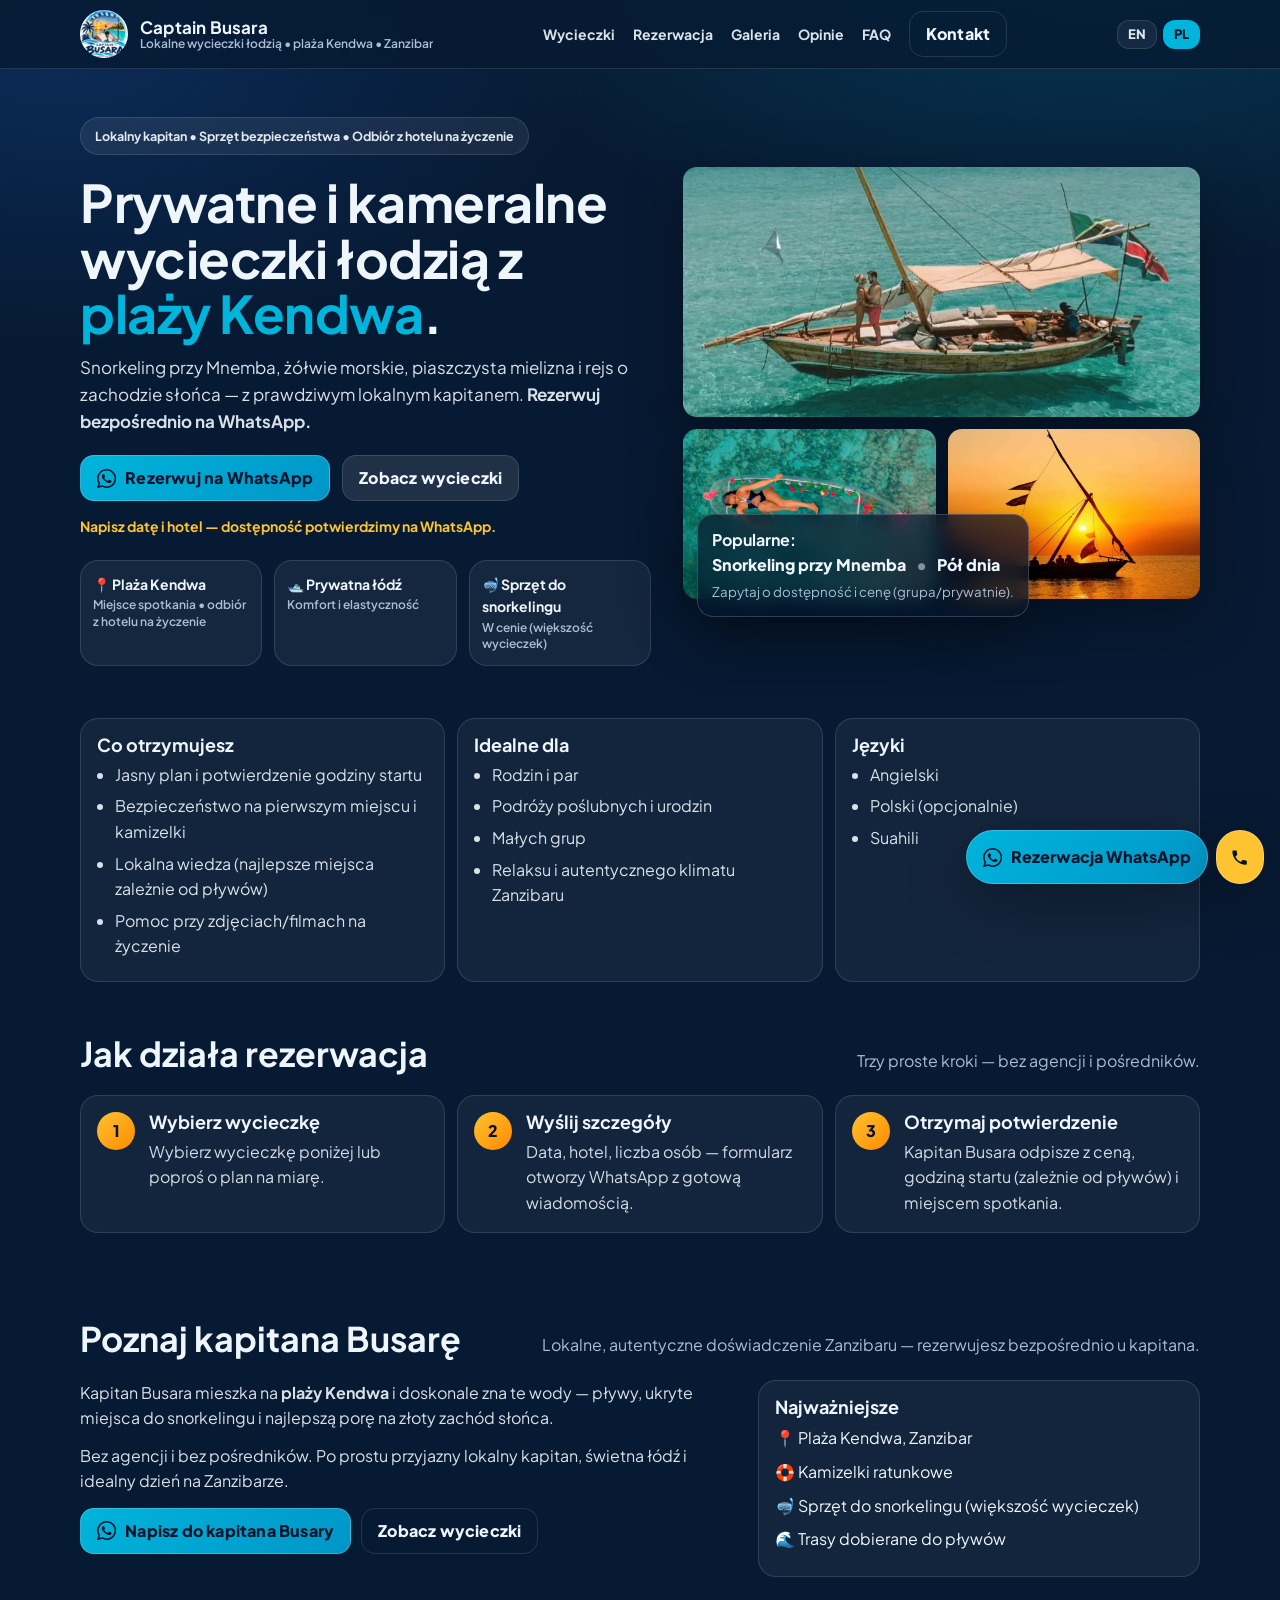
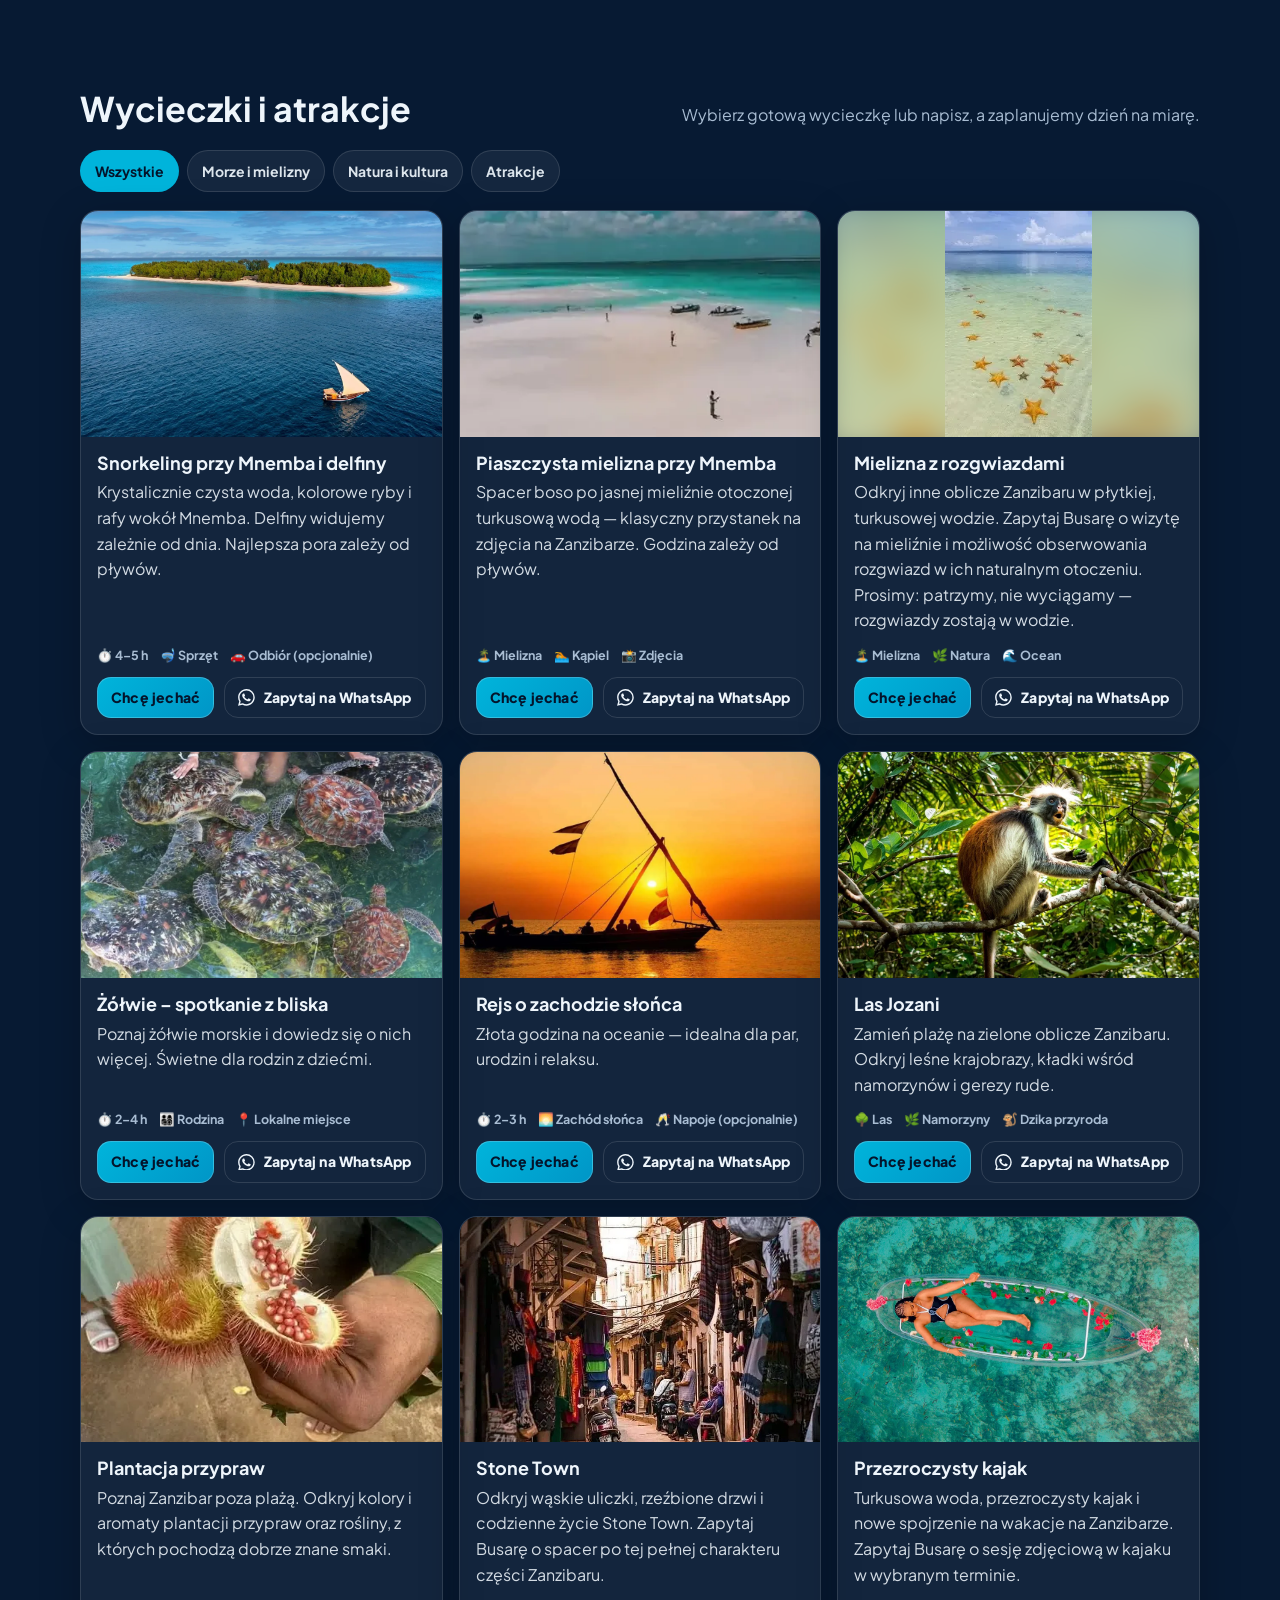
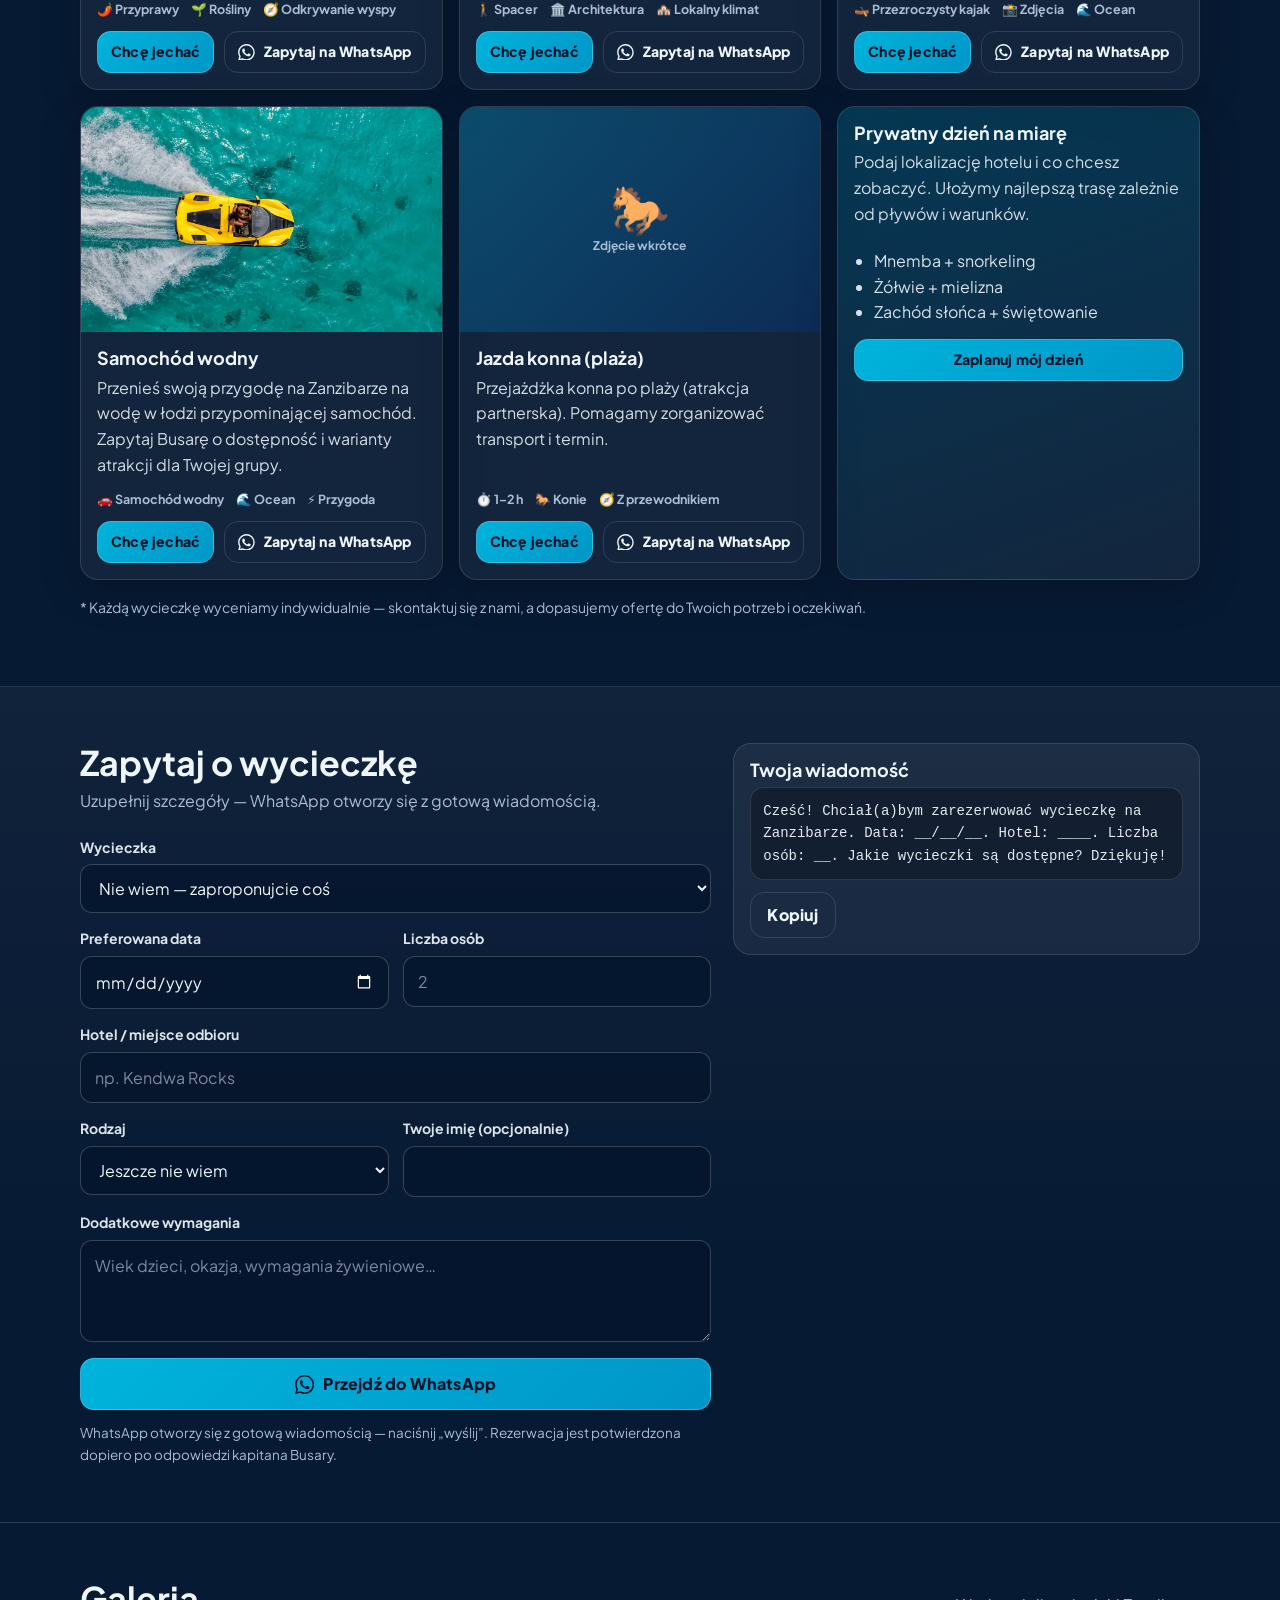
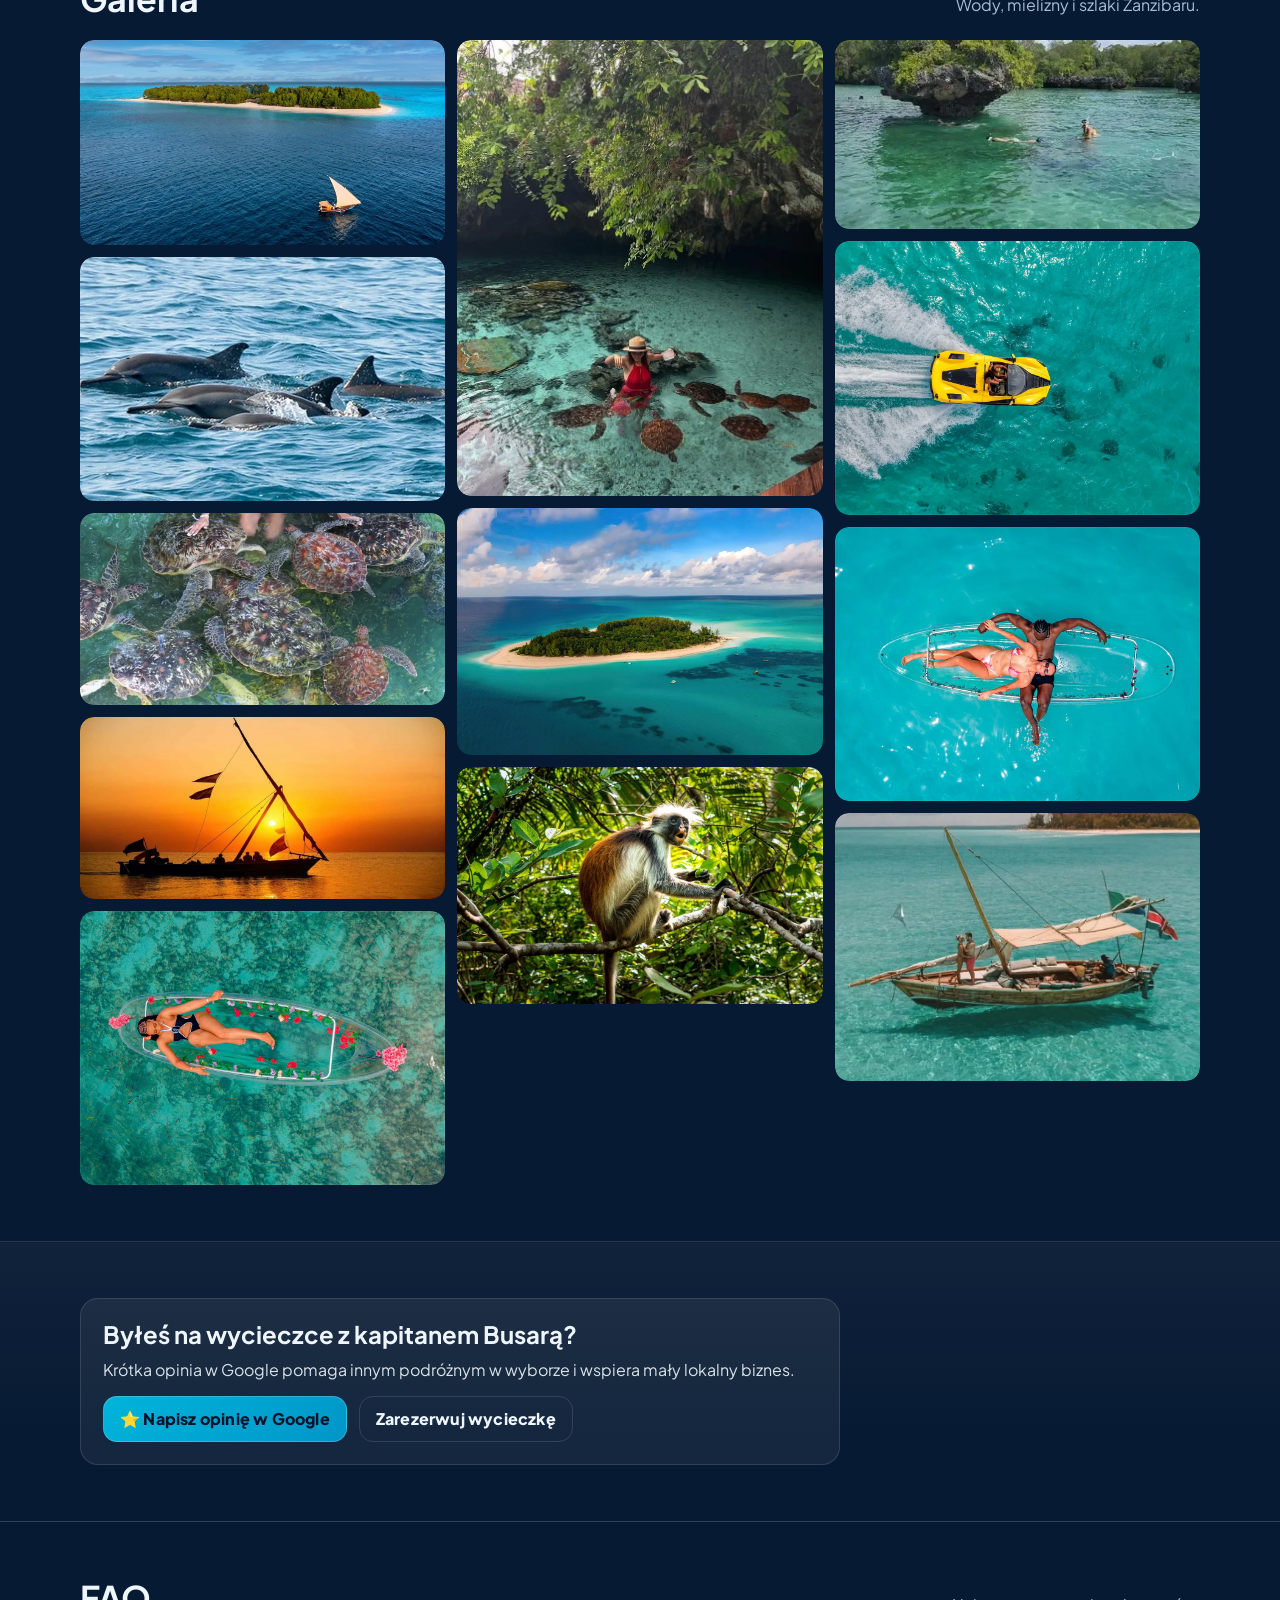
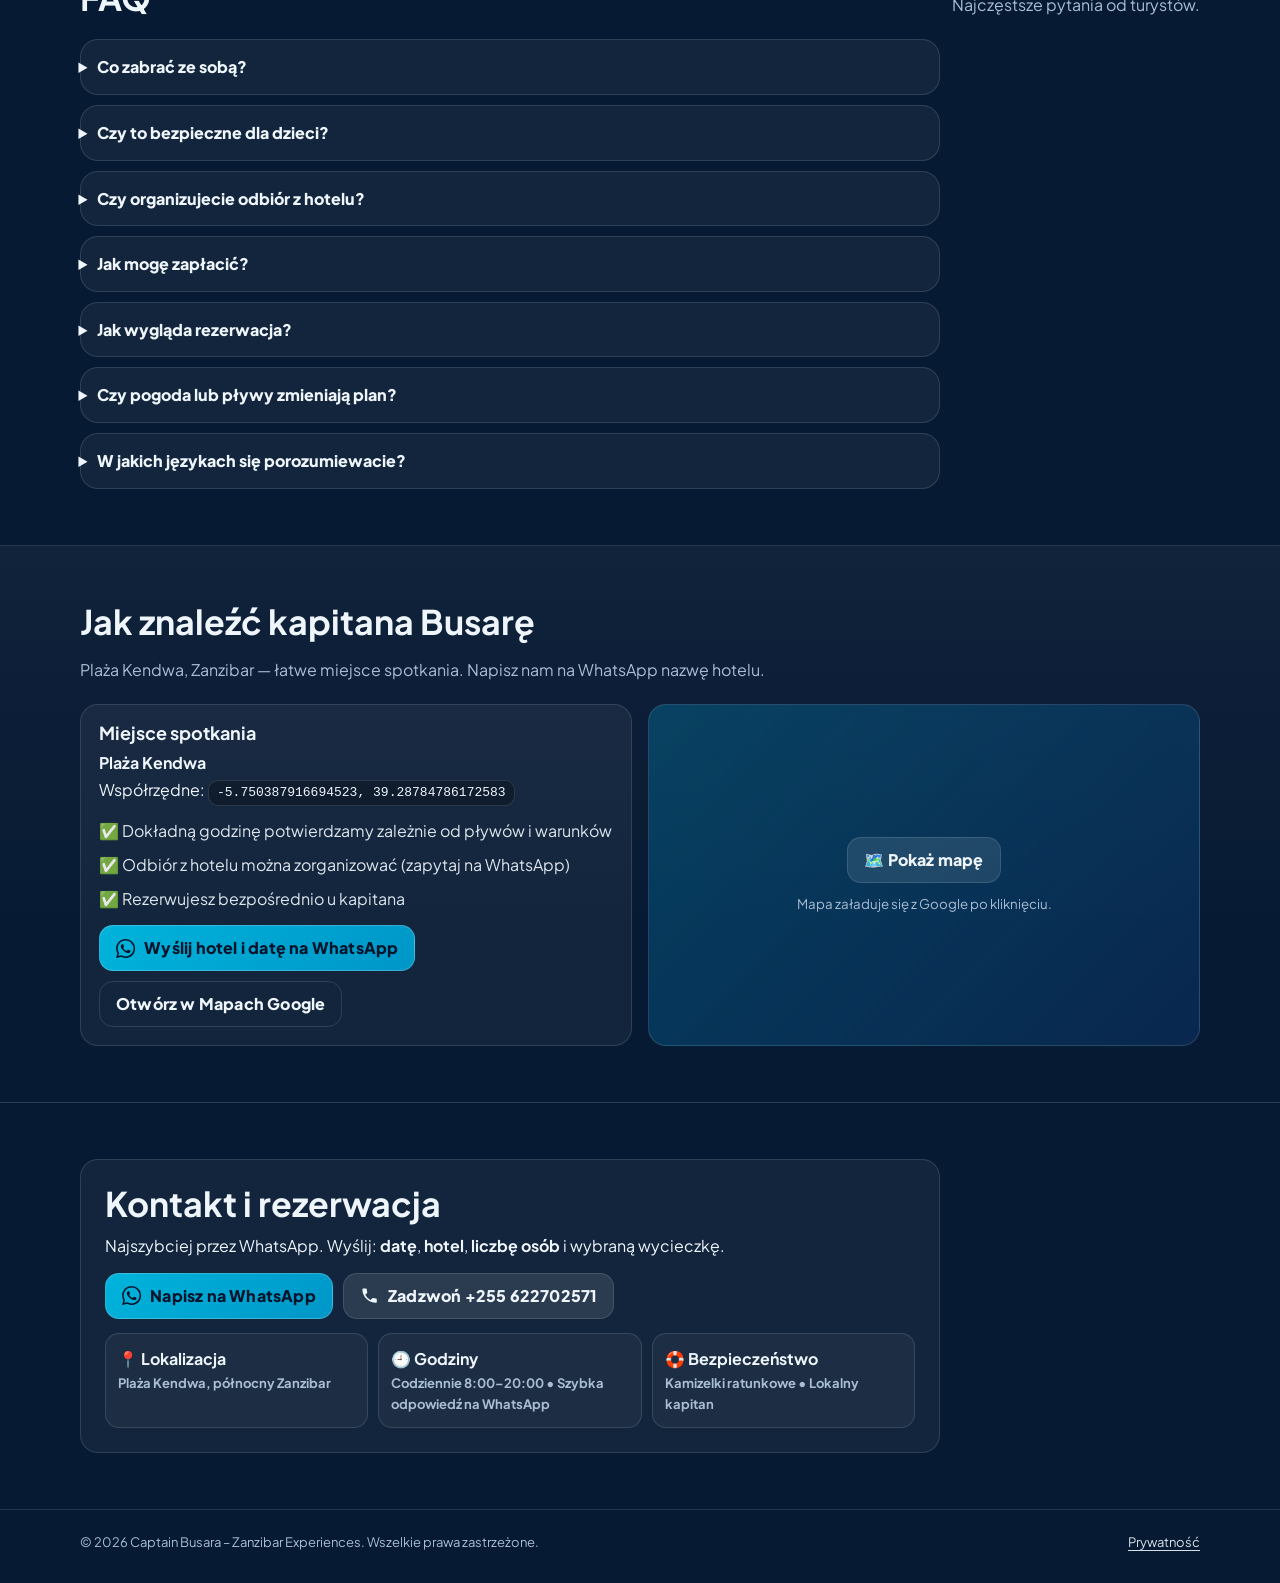
==== commit 56fe852e: "Prices: replace estimates with "contact us for a tailored offer" Co-Authored-By: Claude Sonnet 5.5 <" ====
--- a/pl/index.html
+++ b/pl/index.html
@@ -126,7 +126,7 @@
             
             <div class="card__cta">
               <button class="btn btn--primary" type="button" data-book="Snorkeling przy Mnemba i delfiny">Chcę jechać</button>
-              <a class="btn btn--ghost" href="https://wa.me/255622702571?text=Cze%C5%9B%C4%87%2C%20kapitanie%20Busara%21%20Chcia%C5%82%28a%29bym%20zapyta%C4%87%20o%20%2F%20zarezerwowa%C4%87%3A%20Snorkeling%20przy%20Mnemba%20i%20delfiny.%20Poprosz%C4%99%20o%20cen%C4%99%20i%20dost%C4%99pno%C5%9B%C4%87.%20Dzi%C4%99kuj%C4%99%21" target="_blank" rel="noopener" data-wa data-track="whatsapp_tour" data-tour="Snorkeling przy Mnemba i delfiny"><svg class="ico" viewBox="0 0 24 24" aria-hidden="true" focusable="false"><path fill="currentColor" d="M17.472 14.382c-.297-.149-1.758-.867-2.03-.967-.273-.099-.471-.148-.67.15-.197.297-.767.966-.94 1.164-.173.199-.347.223-.644.075-.297-.15-1.255-.463-2.39-1.475-.883-.788-1.48-1.761-1.653-2.059-.173-.297-.018-.458.13-.606.134-.133.298-.347.446-.52.149-.174.198-.298.298-.497.099-.198.05-.371-.025-.52-.075-.149-.669-1.612-.916-2.207-.242-.579-.487-.5-.669-.51-.173-.008-.371-.01-.57-.01-.198 0-.52.074-.792.372-.272.297-1.04 1.016-1.04 2.479 0 1.462 1.065 2.875 1.213 3.074.149.198 2.096 3.2 5.077 4.487.709.306 1.262.489 1.694.625.712.227 1.36.195 1.871.118.571-.085 1.758-.719 2.006-1.413.248-.694.248-1.289.173-1.413-.074-.124-.272-.198-.57-.347m-5.421 7.403h-.004a9.87 9.87 0 01-5.031-1.378l-.361-.214-3.741.982.998-3.648-.235-.374a9.86 9.86 0 01-1.51-5.26c.001-5.45 4.436-9.884 9.888-9.884 2.64 0 5.122 1.03 6.988 2.898a9.825 9.825 0 012.893 6.994c-.003 5.45-4.437 9.884-9.885 9.884m8.413-18.297A11.815 11.815 0 0012.05 0C5.495 0 .16 5.335.157 11.892c0 2.096.547 4.142 1.588 5.945L.057 24l6.305-1.654a11.882 11.882 0 005.683 1.448h.005c6.554 0 11.89-5.335 11.893-11.893a11.821 11.821 0 00-3.48-8.413Z"/></svg>Zapytaj na WhatsApp</a>
+              <a class="btn btn--ghost" href="https://wa.me/255622702571?text=Cze%C5%9B%C4%87%2C%20kapitanie%20Busara%21%20Chcia%C5%82%28a%29bym%20zapyta%C4%87%20o%20%2F%20zarezerwowa%C4%87%3A%20Snorkeling%20przy%20Mnemba%20i%20delfiny.%20Poprosz%C4%99%20o%20ofert%C4%99%20dopasowan%C4%85%20do%20naszych%20potrzeb%20%28cena%20i%20dost%C4%99pno%C5%9B%C4%87%29.%20Dzi%C4%99kuj%C4%99%21" target="_blank" rel="noopener" data-wa data-track="whatsapp_tour" data-tour="Snorkeling przy Mnemba i delfiny"><svg class="ico" viewBox="0 0 24 24" aria-hidden="true" focusable="false"><path fill="currentColor" d="M17.472 14.382c-.297-.149-1.758-.867-2.03-.967-.273-.099-.471-.148-.67.15-.197.297-.767.966-.94 1.164-.173.199-.347.223-.644.075-.297-.15-1.255-.463-2.39-1.475-.883-.788-1.48-1.761-1.653-2.059-.173-.297-.018-.458.13-.606.134-.133.298-.347.446-.52.149-.174.198-.298.298-.497.099-.198.05-.371-.025-.52-.075-.149-.669-1.612-.916-2.207-.242-.579-.487-.5-.669-.51-.173-.008-.371-.01-.57-.01-.198 0-.52.074-.792.372-.272.297-1.04 1.016-1.04 2.479 0 1.462 1.065 2.875 1.213 3.074.149.198 2.096 3.2 5.077 4.487.709.306 1.262.489 1.694.625.712.227 1.36.195 1.871.118.571-.085 1.758-.719 2.006-1.413.248-.694.248-1.289.173-1.413-.074-.124-.272-.198-.57-.347m-5.421 7.403h-.004a9.87 9.87 0 01-5.031-1.378l-.361-.214-3.741.982.998-3.648-.235-.374a9.86 9.86 0 01-1.51-5.26c.001-5.45 4.436-9.884 9.888-9.884 2.64 0 5.122 1.03 6.988 2.898a9.825 9.825 0 012.893 6.994c-.003 5.45-4.437 9.884-9.885 9.884m8.413-18.297A11.815 11.815 0 0012.05 0C5.495 0 .16 5.335.157 11.892c0 2.096.547 4.142 1.588 5.945L.057 24l6.305-1.654a11.882 11.882 0 005.683 1.448h.005c6.554 0 11.89-5.335 11.893-11.893a11.821 11.821 0 00-3.48-8.413Z"/></svg>Zapytaj na WhatsApp</a>
             </div>
           </div>
         </article>
@@ -139,7 +139,7 @@
             
             <div class="card__cta">
               <button class="btn btn--primary" type="button" data-book="Piaszczysta mielizna przy Mnemba">Chcę jechać</button>
-              <a class="btn btn--ghost" href="https://wa.me/255622702571?text=Cze%C5%9B%C4%87%2C%20kapitanie%20Busara%21%20Chcia%C5%82%28a%29bym%20zapyta%C4%87%20o%20%2F%20zarezerwowa%C4%87%3A%20Piaszczysta%20mielizna%20przy%20Mnemba.%20Poprosz%C4%99%20o%20cen%C4%99%20i%20dost%C4%99pno%C5%9B%C4%87.%20Dzi%C4%99kuj%C4%99%21" target="_blank" rel="noopener" data-wa data-track="whatsapp_tour" data-tour="Piaszczysta mielizna przy Mnemba"><svg class="ico" viewBox="0 0 24 24" aria-hidden="true" focusable="false"><path fill="currentColor" d="M17.472 14.382c-.297-.149-1.758-.867-2.03-.967-.273-.099-.471-.148-.67.15-.197.297-.767.966-.94 1.164-.173.199-.347.223-.644.075-.297-.15-1.255-.463-2.39-1.475-.883-.788-1.48-1.761-1.653-2.059-.173-.297-.018-.458.13-.606.134-.133.298-.347.446-.52.149-.174.198-.298.298-.497.099-.198.05-.371-.025-.52-.075-.149-.669-1.612-.916-2.207-.242-.579-.487-.5-.669-.51-.173-.008-.371-.01-.57-.01-.198 0-.52.074-.792.372-.272.297-1.04 1.016-1.04 2.479 0 1.462 1.065 2.875 1.213 3.074.149.198 2.096 3.2 5.077 4.487.709.306 1.262.489 1.694.625.712.227 1.36.195 1.871.118.571-.085 1.758-.719 2.006-1.413.248-.694.248-1.289.173-1.413-.074-.124-.272-.198-.57-.347m-5.421 7.403h-.004a9.87 9.87 0 01-5.031-1.378l-.361-.214-3.741.982.998-3.648-.235-.374a9.86 9.86 0 01-1.51-5.26c.001-5.45 4.436-9.884 9.888-9.884 2.64 0 5.122 1.03 6.988 2.898a9.825 9.825 0 012.893 6.994c-.003 5.45-4.437 9.884-9.885 9.884m8.413-18.297A11.815 11.815 0 0012.05 0C5.495 0 .16 5.335.157 11.892c0 2.096.547 4.142 1.588 5.945L.057 24l6.305-1.654a11.882 11.882 0 005.683 1.448h.005c6.554 0 11.89-5.335 11.893-11.893a11.821 11.821 0 00-3.48-8.413Z"/></svg>Zapytaj na WhatsApp</a>
+              <a class="btn btn--ghost" href="https://wa.me/255622702571?text=Cze%C5%9B%C4%87%2C%20kapitanie%20Busara%21%20Chcia%C5%82%28a%29bym%20zapyta%C4%87%20o%20%2F%20zarezerwowa%C4%87%3A%20Piaszczysta%20mielizna%20przy%20Mnemba.%20Poprosz%C4%99%20o%20ofert%C4%99%20dopasowan%C4%85%20do%20naszych%20potrzeb%20%28cena%20i%20dost%C4%99pno%C5%9B%C4%87%29.%20Dzi%C4%99kuj%C4%99%21" target="_blank" rel="noopener" data-wa data-track="whatsapp_tour" data-tour="Piaszczysta mielizna przy Mnemba"><svg class="ico" viewBox="0 0 24 24" aria-hidden="true" focusable="false"><path fill="currentColor" d="M17.472 14.382c-.297-.149-1.758-.867-2.03-.967-.273-.099-.471-.148-.67.15-.197.297-.767.966-.94 1.164-.173.199-.347.223-.644.075-.297-.15-1.255-.463-2.39-1.475-.883-.788-1.48-1.761-1.653-2.059-.173-.297-.018-.458.13-.606.134-.133.298-.347.446-.52.149-.174.198-.298.298-.497.099-.198.05-.371-.025-.52-.075-.149-.669-1.612-.916-2.207-.242-.579-.487-.5-.669-.51-.173-.008-.371-.01-.57-.01-.198 0-.52.074-.792.372-.272.297-1.04 1.016-1.04 2.479 0 1.462 1.065 2.875 1.213 3.074.149.198 2.096 3.2 5.077 4.487.709.306 1.262.489 1.694.625.712.227 1.36.195 1.871.118.571-.085 1.758-.719 2.006-1.413.248-.694.248-1.289.173-1.413-.074-.124-.272-.198-.57-.347m-5.421 7.403h-.004a9.87 9.87 0 01-5.031-1.378l-.361-.214-3.741.982.998-3.648-.235-.374a9.86 9.86 0 01-1.51-5.26c.001-5.45 4.436-9.884 9.888-9.884 2.64 0 5.122 1.03 6.988 2.898a9.825 9.825 0 012.893 6.994c-.003 5.45-4.437 9.884-9.885 9.884m8.413-18.297A11.815 11.815 0 0012.05 0C5.495 0 .16 5.335.157 11.892c0 2.096.547 4.142 1.588 5.945L.057 24l6.305-1.654a11.882 11.882 0 005.683 1.448h.005c6.554 0 11.89-5.335 11.893-11.893a11.821 11.821 0 00-3.48-8.413Z"/></svg>Zapytaj na WhatsApp</a>
             </div>
           </div>
         </article>
@@ -152,7 +152,7 @@
             
             <div class="card__cta">
               <button class="btn btn--primary" type="button" data-book="Mielizna z rozgwiazdami">Chcę jechać</button>
-              <a class="btn btn--ghost" href="https://wa.me/255622702571?text=Cze%C5%9B%C4%87%2C%20kapitanie%20Busara%21%20Chcia%C5%82%28a%29bym%20zapyta%C4%87%20o%20%2F%20zarezerwowa%C4%87%3A%20Mielizna%20z%20rozgwiazdami.%20Poprosz%C4%99%20o%20cen%C4%99%20i%20dost%C4%99pno%C5%9B%C4%87.%20Dzi%C4%99kuj%C4%99%21" target="_blank" rel="noopener" data-wa data-track="whatsapp_tour" data-tour="Mielizna z rozgwiazdami"><svg class="ico" viewBox="0 0 24 24" aria-hidden="true" focusable="false"><path fill="currentColor" d="M17.472 14.382c-.297-.149-1.758-.867-2.03-.967-.273-.099-.471-.148-.67.15-.197.297-.767.966-.94 1.164-.173.199-.347.223-.644.075-.297-.15-1.255-.463-2.39-1.475-.883-.788-1.48-1.761-1.653-2.059-.173-.297-.018-.458.13-.606.134-.133.298-.347.446-.52.149-.174.198-.298.298-.497.099-.198.05-.371-.025-.52-.075-.149-.669-1.612-.916-2.207-.242-.579-.487-.5-.669-.51-.173-.008-.371-.01-.57-.01-.198 0-.52.074-.792.372-.272.297-1.04 1.016-1.04 2.479 0 1.462 1.065 2.875 1.213 3.074.149.198 2.096 3.2 5.077 4.487.709.306 1.262.489 1.694.625.712.227 1.36.195 1.871.118.571-.085 1.758-.719 2.006-1.413.248-.694.248-1.289.173-1.413-.074-.124-.272-.198-.57-.347m-5.421 7.403h-.004a9.87 9.87 0 01-5.031-1.378l-.361-.214-3.741.982.998-3.648-.235-.374a9.86 9.86 0 01-1.51-5.26c.001-5.45 4.436-9.884 9.888-9.884 2.64 0 5.122 1.03 6.988 2.898a9.825 9.825 0 012.893 6.994c-.003 5.45-4.437 9.884-9.885 9.884m8.413-18.297A11.815 11.815 0 0012.05 0C5.495 0 .16 5.335.157 11.892c0 2.096.547 4.142 1.588 5.945L.057 24l6.305-1.654a11.882 11.882 0 005.683 1.448h.005c6.554 0 11.89-5.335 11.893-11.893a11.821 11.821 0 00-3.48-8.413Z"/></svg>Zapytaj na WhatsApp</a>
+              <a class="btn btn--ghost" href="https://wa.me/255622702571?text=Cze%C5%9B%C4%87%2C%20kapitanie%20Busara%21%20Chcia%C5%82%28a%29bym%20zapyta%C4%87%20o%20%2F%20zarezerwowa%C4%87%3A%20Mielizna%20z%20rozgwiazdami.%20Poprosz%C4%99%20o%20ofert%C4%99%20dopasowan%C4%85%20do%20naszych%20potrzeb%20%28cena%20i%20dost%C4%99pno%C5%9B%C4%87%29.%20Dzi%C4%99kuj%C4%99%21" target="_blank" rel="noopener" data-wa data-track="whatsapp_tour" data-tour="Mielizna z rozgwiazdami"><svg class="ico" viewBox="0 0 24 24" aria-hidden="true" focusable="false"><path fill="currentColor" d="M17.472 14.382c-.297-.149-1.758-.867-2.03-.967-.273-.099-.471-.148-.67.15-.197.297-.767.966-.94 1.164-.173.199-.347.223-.644.075-.297-.15-1.255-.463-2.39-1.475-.883-.788-1.48-1.761-1.653-2.059-.173-.297-.018-.458.13-.606.134-.133.298-.347.446-.52.149-.174.198-.298.298-.497.099-.198.05-.371-.025-.52-.075-.149-.669-1.612-.916-2.207-.242-.579-.487-.5-.669-.51-.173-.008-.371-.01-.57-.01-.198 0-.52.074-.792.372-.272.297-1.04 1.016-1.04 2.479 0 1.462 1.065 2.875 1.213 3.074.149.198 2.096 3.2 5.077 4.487.709.306 1.262.489 1.694.625.712.227 1.36.195 1.871.118.571-.085 1.758-.719 2.006-1.413.248-.694.248-1.289.173-1.413-.074-.124-.272-.198-.57-.347m-5.421 7.403h-.004a9.87 9.87 0 01-5.031-1.378l-.361-.214-3.741.982.998-3.648-.235-.374a9.86 9.86 0 01-1.51-5.26c.001-5.45 4.436-9.884 9.888-9.884 2.64 0 5.122 1.03 6.988 2.898a9.825 9.825 0 012.893 6.994c-.003 5.45-4.437 9.884-9.885 9.884m8.413-18.297A11.815 11.815 0 0012.05 0C5.495 0 .16 5.335.157 11.892c0 2.096.547 4.142 1.588 5.945L.057 24l6.305-1.654a11.882 11.882 0 005.683 1.448h.005c6.554 0 11.89-5.335 11.893-11.893a11.821 11.821 0 00-3.48-8.413Z"/></svg>Zapytaj na WhatsApp</a>
             </div>
           </div>
         </article>
@@ -165,7 +165,7 @@
             
             <div class="card__cta">
               <button class="btn btn--primary" type="button" data-book="Żółwie – spotkanie z bliska">Chcę jechać</button>
-              <a class="btn btn--ghost" href="https://wa.me/255622702571?text=Cze%C5%9B%C4%87%2C%20kapitanie%20Busara%21%20Chcia%C5%82%28a%29bym%20zapyta%C4%87%20o%20%2F%20zarezerwowa%C4%87%3A%20%C5%BB%C3%B3%C5%82wie%20%E2%80%93%20spotkanie%20z%20bliska.%20Poprosz%C4%99%20o%20cen%C4%99%20i%20dost%C4%99pno%C5%9B%C4%87.%20Dzi%C4%99kuj%C4%99%21" target="_blank" rel="noopener" data-wa data-track="whatsapp_tour" data-tour="Żółwie – spotkanie z bliska"><svg class="ico" viewBox="0 0 24 24" aria-hidden="true" focusable="false"><path fill="currentColor" d="M17.472 14.382c-.297-.149-1.758-.867-2.03-.967-.273-.099-.471-.148-.67.15-.197.297-.767.966-.94 1.164-.173.199-.347.223-.644.075-.297-.15-1.255-.463-2.39-1.475-.883-.788-1.48-1.761-1.653-2.059-.173-.297-.018-.458.13-.606.134-.133.298-.347.446-.52.149-.174.198-.298.298-.497.099-.198.05-.371-.025-.52-.075-.149-.669-1.612-.916-2.207-.242-.579-.487-.5-.669-.51-.173-.008-.371-.01-.57-.01-.198 0-.52.074-.792.372-.272.297-1.04 1.016-1.04 2.479 0 1.462 1.065 2.875 1.213 3.074.149.198 2.096 3.2 5.077 4.487.709.306 1.262.489 1.694.625.712.227 1.36.195 1.871.118.571-.085 1.758-.719 2.006-1.413.248-.694.248-1.289.173-1.413-.074-.124-.272-.198-.57-.347m-5.421 7.403h-.004a9.87 9.87 0 01-5.031-1.378l-.361-.214-3.741.982.998-3.648-.235-.374a9.86 9.86 0 01-1.51-5.26c.001-5.45 4.436-9.884 9.888-9.884 2.64 0 5.122 1.03 6.988 2.898a9.825 9.825 0 012.893 6.994c-.003 5.45-4.437 9.884-9.885 9.884m8.413-18.297A11.815 11.815 0 0012.05 0C5.495 0 .16 5.335.157 11.892c0 2.096.547 4.142 1.588 5.945L.057 24l6.305-1.654a11.882 11.882 0 005.683 1.448h.005c6.554 0 11.89-5.335 11.893-11.893a11.821 11.821 0 00-3.48-8.413Z"/></svg>Zapytaj na WhatsApp</a>
+              <a class="btn btn--ghost" href="https://wa.me/255622702571?text=Cze%C5%9B%C4%87%2C%20kapitanie%20Busara%21%20Chcia%C5%82%28a%29bym%20zapyta%C4%87%20o%20%2F%20zarezerwowa%C4%87%3A%20%C5%BB%C3%B3%C5%82wie%20%E2%80%93%20spotkanie%20z%20bliska.%20Poprosz%C4%99%20o%20ofert%C4%99%20dopasowan%C4%85%20do%20naszych%20potrzeb%20%28cena%20i%20dost%C4%99pno%C5%9B%C4%87%29.%20Dzi%C4%99kuj%C4%99%21" target="_blank" rel="noopener" data-wa data-track="whatsapp_tour" data-tour="Żółwie – spotkanie z bliska"><svg class="ico" viewBox="0 0 24 24" aria-hidden="true" focusable="false"><path fill="currentColor" d="M17.472 14.382c-.297-.149-1.758-.867-2.03-.967-.273-.099-.471-.148-.67.15-.197.297-.767.966-.94 1.164-.173.199-.347.223-.644.075-.297-.15-1.255-.463-2.39-1.475-.883-.788-1.48-1.761-1.653-2.059-.173-.297-.018-.458.13-.606.134-.133.298-.347.446-.52.149-.174.198-.298.298-.497.099-.198.05-.371-.025-.52-.075-.149-.669-1.612-.916-2.207-.242-.579-.487-.5-.669-.51-.173-.008-.371-.01-.57-.01-.198 0-.52.074-.792.372-.272.297-1.04 1.016-1.04 2.479 0 1.462 1.065 2.875 1.213 3.074.149.198 2.096 3.2 5.077 4.487.709.306 1.262.489 1.694.625.712.227 1.36.195 1.871.118.571-.085 1.758-.719 2.006-1.413.248-.694.248-1.289.173-1.413-.074-.124-.272-.198-.57-.347m-5.421 7.403h-.004a9.87 9.87 0 01-5.031-1.378l-.361-.214-3.741.982.998-3.648-.235-.374a9.86 9.86 0 01-1.51-5.26c.001-5.45 4.436-9.884 9.888-9.884 2.64 0 5.122 1.03 6.988 2.898a9.825 9.825 0 012.893 6.994c-.003 5.45-4.437 9.884-9.885 9.884m8.413-18.297A11.815 11.815 0 0012.05 0C5.495 0 .16 5.335.157 11.892c0 2.096.547 4.142 1.588 5.945L.057 24l6.305-1.654a11.882 11.882 0 005.683 1.448h.005c6.554 0 11.89-5.335 11.893-11.893a11.821 11.821 0 00-3.48-8.413Z"/></svg>Zapytaj na WhatsApp</a>
             </div>
           </div>
         </article>
@@ -178,7 +178,7 @@
             
             <div class="card__cta">
               <button class="btn btn--primary" type="button" data-book="Rejs o zachodzie słońca">Chcę jechać</button>
-              <a class="btn btn--ghost" href="https://wa.me/255622702571?text=Cze%C5%9B%C4%87%2C%20kapitanie%20Busara%21%20Chcia%C5%82%28a%29bym%20zapyta%C4%87%20o%20%2F%20zarezerwowa%C4%87%3A%20Rejs%20o%20zachodzie%20s%C5%82o%C5%84ca.%20Poprosz%C4%99%20o%20cen%C4%99%20i%20dost%C4%99pno%C5%9B%C4%87.%20Dzi%C4%99kuj%C4%99%21" target="_blank" rel="noopener" data-wa data-track="whatsapp_tour" data-tour="Rejs o zachodzie słońca"><svg class="ico" viewBox="0 0 24 24" aria-hidden="true" focusable="false"><path fill="currentColor" d="M17.472 14.382c-.297-.149-1.758-.867-2.03-.967-.273-.099-.471-.148-.67.15-.197.297-.767.966-.94 1.164-.173.199-.347.223-.644.075-.297-.15-1.255-.463-2.39-1.475-.883-.788-1.48-1.761-1.653-2.059-.173-.297-.018-.458.13-.606.134-.133.298-.347.446-.52.149-.174.198-.298.298-.497.099-.198.05-.371-.025-.52-.075-.149-.669-1.612-.916-2.207-.242-.579-.487-.5-.669-.51-.173-.008-.371-.01-.57-.01-.198 0-.52.074-.792.372-.272.297-1.04 1.016-1.04 2.479 0 1.462 1.065 2.875 1.213 3.074.149.198 2.096 3.2 5.077 4.487.709.306 1.262.489 1.694.625.712.227 1.36.195 1.871.118.571-.085 1.758-.719 2.006-1.413.248-.694.248-1.289.173-1.413-.074-.124-.272-.198-.57-.347m-5.421 7.403h-.004a9.87 9.87 0 01-5.031-1.378l-.361-.214-3.741.982.998-3.648-.235-.374a9.86 9.86 0 01-1.51-5.26c.001-5.45 4.436-9.884 9.888-9.884 2.64 0 5.122 1.03 6.988 2.898a9.825 9.825 0 012.893 6.994c-.003 5.45-4.437 9.884-9.885 9.884m8.413-18.297A11.815 11.815 0 0012.05 0C5.495 0 .16 5.335.157 11.892c0 2.096.547 4.142 1.588 5.945L.057 24l6.305-1.654a11.882 11.882 0 005.683 1.448h.005c6.554 0 11.89-5.335 11.893-11.893a11.821 11.821 0 00-3.48-8.413Z"/></svg>Zapytaj na WhatsApp</a>
+              <a class="btn btn--ghost" href="https://wa.me/255622702571?text=Cze%C5%9B%C4%87%2C%20kapitanie%20Busara%21%20Chcia%C5%82%28a%29bym%20zapyta%C4%87%20o%20%2F%20zarezerwowa%C4%87%3A%20Rejs%20o%20zachodzie%20s%C5%82o%C5%84ca.%20Poprosz%C4%99%20o%20ofert%C4%99%20dopasowan%C4%85%20do%20naszych%20potrzeb%20%28cena%20i%20dost%C4%99pno%C5%9B%C4%87%29.%20Dzi%C4%99kuj%C4%99%21" target="_blank" rel="noopener" data-wa data-track="whatsapp_tour" data-tour="Rejs o zachodzie słońca"><svg class="ico" viewBox="0 0 24 24" aria-hidden="true" focusable="false"><path fill="currentColor" d="M17.472 14.382c-.297-.149-1.758-.867-2.03-.967-.273-.099-.471-.148-.67.15-.197.297-.767.966-.94 1.164-.173.199-.347.223-.644.075-.297-.15-1.255-.463-2.39-1.475-.883-.788-1.48-1.761-1.653-2.059-.173-.297-.018-.458.13-.606.134-.133.298-.347.446-.52.149-.174.198-.298.298-.497.099-.198.05-.371-.025-.52-.075-.149-.669-1.612-.916-2.207-.242-.579-.487-.5-.669-.51-.173-.008-.371-.01-.57-.01-.198 0-.52.074-.792.372-.272.297-1.04 1.016-1.04 2.479 0 1.462 1.065 2.875 1.213 3.074.149.198 2.096 3.2 5.077 4.487.709.306 1.262.489 1.694.625.712.227 1.36.195 1.871.118.571-.085 1.758-.719 2.006-1.413.248-.694.248-1.289.173-1.413-.074-.124-.272-.198-.57-.347m-5.421 7.403h-.004a9.87 9.87 0 01-5.031-1.378l-.361-.214-3.741.982.998-3.648-.235-.374a9.86 9.86 0 01-1.51-5.26c.001-5.45 4.436-9.884 9.888-9.884 2.64 0 5.122 1.03 6.988 2.898a9.825 9.825 0 012.893 6.994c-.003 5.45-4.437 9.884-9.885 9.884m8.413-18.297A11.815 11.815 0 0012.05 0C5.495 0 .16 5.335.157 11.892c0 2.096.547 4.142 1.588 5.945L.057 24l6.305-1.654a11.882 11.882 0 005.683 1.448h.005c6.554 0 11.89-5.335 11.893-11.893a11.821 11.821 0 00-3.48-8.413Z"/></svg>Zapytaj na WhatsApp</a>
             </div>
           </div>
         </article>
@@ -191,7 +191,7 @@
             
             <div class="card__cta">
               <button class="btn btn--primary" type="button" data-book="Las Jozani">Chcę jechać</button>
-              <a class="btn btn--ghost" href="https://wa.me/255622702571?text=Cze%C5%9B%C4%87%2C%20kapitanie%20Busara%21%20Chcia%C5%82%28a%29bym%20zapyta%C4%87%20o%20%2F%20zarezerwowa%C4%87%3A%20Las%20Jozani.%20Poprosz%C4%99%20o%20cen%C4%99%20i%20dost%C4%99pno%C5%9B%C4%87.%20Dzi%C4%99kuj%C4%99%21" target="_blank" rel="noopener" data-wa data-track="whatsapp_tour" data-tour="Las Jozani"><svg class="ico" viewBox="0 0 24 24" aria-hidden="true" focusable="false"><path fill="currentColor" d="M17.472 14.382c-.297-.149-1.758-.867-2.03-.967-.273-.099-.471-.148-.67.15-.197.297-.767.966-.94 1.164-.173.199-.347.223-.644.075-.297-.15-1.255-.463-2.39-1.475-.883-.788-1.48-1.761-1.653-2.059-.173-.297-.018-.458.13-.606.134-.133.298-.347.446-.52.149-.174.198-.298.298-.497.099-.198.05-.371-.025-.52-.075-.149-.669-1.612-.916-2.207-.242-.579-.487-.5-.669-.51-.173-.008-.371-.01-.57-.01-.198 0-.52.074-.792.372-.272.297-1.04 1.016-1.04 2.479 0 1.462 1.065 2.875 1.213 3.074.149.198 2.096 3.2 5.077 4.487.709.306 1.262.489 1.694.625.712.227 1.36.195 1.871.118.571-.085 1.758-.719 2.006-1.413.248-.694.248-1.289.173-1.413-.074-.124-.272-.198-.57-.347m-5.421 7.403h-.004a9.87 9.87 0 01-5.031-1.378l-.361-.214-3.741.982.998-3.648-.235-.374a9.86 9.86 0 01-1.51-5.26c.001-5.45 4.436-9.884 9.888-9.884 2.64 0 5.122 1.03 6.988 2.898a9.825 9.825 0 012.893 6.994c-.003 5.45-4.437 9.884-9.885 9.884m8.413-18.297A11.815 11.815 0 0012.05 0C5.495 0 .16 5.335.157 11.892c0 2.096.547 4.142 1.588 5.945L.057 24l6.305-1.654a11.882 11.882 0 005.683 1.448h.005c6.554 0 11.89-5.335 11.893-11.893a11.821 11.821 0 00-3.48-8.413Z"/></svg>Zapytaj na WhatsApp</a>
+              <a class="btn btn--ghost" href="https://wa.me/255622702571?text=Cze%C5%9B%C4%87%2C%20kapitanie%20Busara%21%20Chcia%C5%82%28a%29bym%20zapyta%C4%87%20o%20%2F%20zarezerwowa%C4%87%3A%20Las%20Jozani.%20Poprosz%C4%99%20o%20ofert%C4%99%20dopasowan%C4%85%20do%20naszych%20potrzeb%20%28cena%20i%20dost%C4%99pno%C5%9B%C4%87%29.%20Dzi%C4%99kuj%C4%99%21" target="_blank" rel="noopener" data-wa data-track="whatsapp_tour" data-tour="Las Jozani"><svg class="ico" viewBox="0 0 24 24" aria-hidden="true" focusable="false"><path fill="currentColor" d="M17.472 14.382c-.297-.149-1.758-.867-2.03-.967-.273-.099-.471-.148-.67.15-.197.297-.767.966-.94 1.164-.173.199-.347.223-.644.075-.297-.15-1.255-.463-2.39-1.475-.883-.788-1.48-1.761-1.653-2.059-.173-.297-.018-.458.13-.606.134-.133.298-.347.446-.52.149-.174.198-.298.298-.497.099-.198.05-.371-.025-.52-.075-.149-.669-1.612-.916-2.207-.242-.579-.487-.5-.669-.51-.173-.008-.371-.01-.57-.01-.198 0-.52.074-.792.372-.272.297-1.04 1.016-1.04 2.479 0 1.462 1.065 2.875 1.213 3.074.149.198 2.096 3.2 5.077 4.487.709.306 1.262.489 1.694.625.712.227 1.36.195 1.871.118.571-.085 1.758-.719 2.006-1.413.248-.694.248-1.289.173-1.413-.074-.124-.272-.198-.57-.347m-5.421 7.403h-.004a9.87 9.87 0 01-5.031-1.378l-.361-.214-3.741.982.998-3.648-.235-.374a9.86 9.86 0 01-1.51-5.26c.001-5.45 4.436-9.884 9.888-9.884 2.64 0 5.122 1.03 6.988 2.898a9.825 9.825 0 012.893 6.994c-.003 5.45-4.437 9.884-9.885 9.884m8.413-18.297A11.815 11.815 0 0012.05 0C5.495 0 .16 5.335.157 11.892c0 2.096.547 4.142 1.588 5.945L.057 24l6.305-1.654a11.882 11.882 0 005.683 1.448h.005c6.554 0 11.89-5.335 11.893-11.893a11.821 11.821 0 00-3.48-8.413Z"/></svg>Zapytaj na WhatsApp</a>
             </div>
           </div>
         </article>
@@ -204,7 +204,7 @@
             
             <div class="card__cta">
               <button class="btn btn--primary" type="button" data-book="Plantacja przypraw">Chcę jechać</button>
-              <a class="btn btn--ghost" href="https://wa.me/255622702571?text=Cze%C5%9B%C4%87%2C%20kapitanie%20Busara%21%20Chcia%C5%82%28a%29bym%20zapyta%C4%87%20o%20%2F%20zarezerwowa%C4%87%3A%20Plantacja%20przypraw.%20Poprosz%C4%99%20o%20cen%C4%99%20i%20dost%C4%99pno%C5%9B%C4%87.%20Dzi%C4%99kuj%C4%99%21" target="_blank" rel="noopener" data-wa data-track="whatsapp_tour" data-tour="Plantacja przypraw"><svg class="ico" viewBox="0 0 24 24" aria-hidden="true" focusable="false"><path fill="currentColor" d="M17.472 14.382c-.297-.149-1.758-.867-2.03-.967-.273-.099-.471-.148-.67.15-.197.297-.767.966-.94 1.164-.173.199-.347.223-.644.075-.297-.15-1.255-.463-2.39-1.475-.883-.788-1.48-1.761-1.653-2.059-.173-.297-.018-.458.13-.606.134-.133.298-.347.446-.52.149-.174.198-.298.298-.497.099-.198.05-.371-.025-.52-.075-.149-.669-1.612-.916-2.207-.242-.579-.487-.5-.669-.51-.173-.008-.371-.01-.57-.01-.198 0-.52.074-.792.372-.272.297-1.04 1.016-1.04 2.479 0 1.462 1.065 2.875 1.213 3.074.149.198 2.096 3.2 5.077 4.487.709.306 1.262.489 1.694.625.712.227 1.36.195 1.871.118.571-.085 1.758-.719 2.006-1.413.248-.694.248-1.289.173-1.413-.074-.124-.272-.198-.57-.347m-5.421 7.403h-.004a9.87 9.87 0 01-5.031-1.378l-.361-.214-3.741.982.998-3.648-.235-.374a9.86 9.86 0 01-1.51-5.26c.001-5.45 4.436-9.884 9.888-9.884 2.64 0 5.122 1.03 6.988 2.898a9.825 9.825 0 012.893 6.994c-.003 5.45-4.437 9.884-9.885 9.884m8.413-18.297A11.815 11.815 0 0012.05 0C5.495 0 .16 5.335.157 11.892c0 2.096.547 4.142 1.588 5.945L.057 24l6.305-1.654a11.882 11.882 0 005.683 1.448h.005c6.554 0 11.89-5.335 11.893-11.893a11.821 11.821 0 00-3.48-8.413Z"/></svg>Zapytaj na WhatsApp</a>
+              <a class="btn btn--ghost" href="https://wa.me/255622702571?text=Cze%C5%9B%C4%87%2C%20kapitanie%20Busara%21%20Chcia%C5%82%28a%29bym%20zapyta%C4%87%20o%20%2F%20zarezerwowa%C4%87%3A%20Plantacja%20przypraw.%20Poprosz%C4%99%20o%20ofert%C4%99%20dopasowan%C4%85%20do%20naszych%20potrzeb%20%28cena%20i%20dost%C4%99pno%C5%9B%C4%87%29.%20Dzi%C4%99kuj%C4%99%21" target="_blank" rel="noopener" data-wa data-track="whatsapp_tour" data-tour="Plantacja przypraw"><svg class="ico" viewBox="0 0 24 24" aria-hidden="true" focusable="false"><path fill="currentColor" d="M17.472 14.382c-.297-.149-1.758-.867-2.03-.967-.273-.099-.471-.148-.67.15-.197.297-.767.966-.94 1.164-.173.199-.347.223-.644.075-.297-.15-1.255-.463-2.39-1.475-.883-.788-1.48-1.761-1.653-2.059-.173-.297-.018-.458.13-.606.134-.133.298-.347.446-.52.149-.174.198-.298.298-.497.099-.198.05-.371-.025-.52-.075-.149-.669-1.612-.916-2.207-.242-.579-.487-.5-.669-.51-.173-.008-.371-.01-.57-.01-.198 0-.52.074-.792.372-.272.297-1.04 1.016-1.04 2.479 0 1.462 1.065 2.875 1.213 3.074.149.198 2.096 3.2 5.077 4.487.709.306 1.262.489 1.694.625.712.227 1.36.195 1.871.118.571-.085 1.758-.719 2.006-1.413.248-.694.248-1.289.173-1.413-.074-.124-.272-.198-.57-.347m-5.421 7.403h-.004a9.87 9.87 0 01-5.031-1.378l-.361-.214-3.741.982.998-3.648-.235-.374a9.86 9.86 0 01-1.51-5.26c.001-5.45 4.436-9.884 9.888-9.884 2.64 0 5.122 1.03 6.988 2.898a9.825 9.825 0 012.893 6.994c-.003 5.45-4.437 9.884-9.885 9.884m8.413-18.297A11.815 11.815 0 0012.05 0C5.495 0 .16 5.335.157 11.892c0 2.096.547 4.142 1.588 5.945L.057 24l6.305-1.654a11.882 11.882 0 005.683 1.448h.005c6.554 0 11.89-5.335 11.893-11.893a11.821 11.821 0 00-3.48-8.413Z"/></svg>Zapytaj na WhatsApp</a>
             </div>
           </div>
         </article>
@@ -217,7 +217,7 @@
             
             <div class="card__cta">
               <button class="btn btn--primary" type="button" data-book="Stone Town">Chcę jechać</button>
-              <a class="btn btn--ghost" href="https://wa.me/255622702571?text=Cze%C5%9B%C4%87%2C%20kapitanie%20Busara%21%20Chcia%C5%82%28a%29bym%20zapyta%C4%87%20o%20%2F%20zarezerwowa%C4%87%3A%20Stone%20Town.%20Poprosz%C4%99%20o%20cen%C4%99%20i%20dost%C4%99pno%C5%9B%C4%87.%20Dzi%C4%99kuj%C4%99%21" target="_blank" rel="noopener" data-wa data-track="whatsapp_tour" data-tour="Stone Town"><svg class="ico" viewBox="0 0 24 24" aria-hidden="true" focusable="false"><path fill="currentColor" d="M17.472 14.382c-.297-.149-1.758-.867-2.03-.967-.273-.099-.471-.148-.67.15-.197.297-.767.966-.94 1.164-.173.199-.347.223-.644.075-.297-.15-1.255-.463-2.39-1.475-.883-.788-1.48-1.761-1.653-2.059-.173-.297-.018-.458.13-.606.134-.133.298-.347.446-.52.149-.174.198-.298.298-.497.099-.198.05-.371-.025-.52-.075-.149-.669-1.612-.916-2.207-.242-.579-.487-.5-.669-.51-.173-.008-.371-.01-.57-.01-.198 0-.52.074-.792.372-.272.297-1.04 1.016-1.04 2.479 0 1.462 1.065 2.875 1.213 3.074.149.198 2.096 3.2 5.077 4.487.709.306 1.262.489 1.694.625.712.227 1.36.195 1.871.118.571-.085 1.758-.719 2.006-1.413.248-.694.248-1.289.173-1.413-.074-.124-.272-.198-.57-.347m-5.421 7.403h-.004a9.87 9.87 0 01-5.031-1.378l-.361-.214-3.741.982.998-3.648-.235-.374a9.86 9.86 0 01-1.51-5.26c.001-5.45 4.436-9.884 9.888-9.884 2.64 0 5.122 1.03 6.988 2.898a9.825 9.825 0 012.893 6.994c-.003 5.45-4.437 9.884-9.885 9.884m8.413-18.297A11.815 11.815 0 0012.05 0C5.495 0 .16 5.335.157 11.892c0 2.096.547 4.142 1.588 5.945L.057 24l6.305-1.654a11.882 11.882 0 005.683 1.448h.005c6.554 0 11.89-5.335 11.893-11.893a11.821 11.821 0 00-3.48-8.413Z"/></svg>Zapytaj na WhatsApp</a>
+              <a class="btn btn--ghost" href="https://wa.me/255622702571?text=Cze%C5%9B%C4%87%2C%20kapitanie%20Busara%21%20Chcia%C5%82%28a%29bym%20zapyta%C4%87%20o%20%2F%20zarezerwowa%C4%87%3A%20Stone%20Town.%20Poprosz%C4%99%20o%20ofert%C4%99%20dopasowan%C4%85%20do%20naszych%20potrzeb%20%28cena%20i%20dost%C4%99pno%C5%9B%C4%87%29.%20Dzi%C4%99kuj%C4%99%21" target="_blank" rel="noopener" data-wa data-track="whatsapp_tour" data-tour="Stone Town"><svg class="ico" viewBox="0 0 24 24" aria-hidden="true" focusable="false"><path fill="currentColor" d="M17.472 14.382c-.297-.149-1.758-.867-2.03-.967-.273-.099-.471-.148-.67.15-.197.297-.767.966-.94 1.164-.173.199-.347.223-.644.075-.297-.15-1.255-.463-2.39-1.475-.883-.788-1.48-1.761-1.653-2.059-.173-.297-.018-.458.13-.606.134-.133.298-.347.446-.52.149-.174.198-.298.298-.497.099-.198.05-.371-.025-.52-.075-.149-.669-1.612-.916-2.207-.242-.579-.487-.5-.669-.51-.173-.008-.371-.01-.57-.01-.198 0-.52.074-.792.372-.272.297-1.04 1.016-1.04 2.479 0 1.462 1.065 2.875 1.213 3.074.149.198 2.096 3.2 5.077 4.487.709.306 1.262.489 1.694.625.712.227 1.36.195 1.871.118.571-.085 1.758-.719 2.006-1.413.248-.694.248-1.289.173-1.413-.074-.124-.272-.198-.57-.347m-5.421 7.403h-.004a9.87 9.87 0 01-5.031-1.378l-.361-.214-3.741.982.998-3.648-.235-.374a9.86 9.86 0 01-1.51-5.26c.001-5.45 4.436-9.884 9.888-9.884 2.64 0 5.122 1.03 6.988 2.898a9.825 9.825 0 012.893 6.994c-.003 5.45-4.437 9.884-9.885 9.884m8.413-18.297A11.815 11.815 0 0012.05 0C5.495 0 .16 5.335.157 11.892c0 2.096.547 4.142 1.588 5.945L.057 24l6.305-1.654a11.882 11.882 0 005.683 1.448h.005c6.554 0 11.89-5.335 11.893-11.893a11.821 11.821 0 00-3.48-8.413Z"/></svg>Zapytaj na WhatsApp</a>
             </div>
           </div>
         </article>
@@ -230,7 +230,7 @@
             
             <div class="card__cta">
               <button class="btn btn--primary" type="button" data-book="Przezroczysty kajak">Chcę jechać</button>
-              <a class="btn btn--ghost" href="https://wa.me/255622702571?text=Cze%C5%9B%C4%87%2C%20kapitanie%20Busara%21%20Chcia%C5%82%28a%29bym%20zapyta%C4%87%20o%20%2F%20zarezerwowa%C4%87%3A%20Przezroczysty%20kajak.%20Poprosz%C4%99%20o%20cen%C4%99%20i%20dost%C4%99pno%C5%9B%C4%87.%20Dzi%C4%99kuj%C4%99%21" target="_blank" rel="noopener" data-wa data-track="whatsapp_tour" data-tour="Przezroczysty kajak"><svg class="ico" viewBox="0 0 24 24" aria-hidden="true" focusable="false"><path fill="currentColor" d="M17.472 14.382c-.297-.149-1.758-.867-2.03-.967-.273-.099-.471-.148-.67.15-.197.297-.767.966-.94 1.164-.173.199-.347.223-.644.075-.297-.15-1.255-.463-2.39-1.475-.883-.788-1.48-1.761-1.653-2.059-.173-.297-.018-.458.13-.606.134-.133.298-.347.446-.52.149-.174.198-.298.298-.497.099-.198.05-.371-.025-.52-.075-.149-.669-1.612-.916-2.207-.242-.579-.487-.5-.669-.51-.173-.008-.371-.01-.57-.01-.198 0-.52.074-.792.372-.272.297-1.04 1.016-1.04 2.479 0 1.462 1.065 2.875 1.213 3.074.149.198 2.096 3.2 5.077 4.487.709.306 1.262.489 1.694.625.712.227 1.36.195 1.871.118.571-.085 1.758-.719 2.006-1.413.248-.694.248-1.289.173-1.413-.074-.124-.272-.198-.57-.347m-5.421 7.403h-.004a9.87 9.87 0 01-5.031-1.378l-.361-.214-3.741.982.998-3.648-.235-.374a9.86 9.86 0 01-1.51-5.26c.001-5.45 4.436-9.884 9.888-9.884 2.64 0 5.122 1.03 6.988 2.898a9.825 9.825 0 012.893 6.994c-.003 5.45-4.437 9.884-9.885 9.884m8.413-18.297A11.815 11.815 0 0012.05 0C5.495 0 .16 5.335.157 11.892c0 2.096.547 4.142 1.588 5.945L.057 24l6.305-1.654a11.882 11.882 0 005.683 1.448h.005c6.554 0 11.89-5.335 11.893-11.893a11.821 11.821 0 00-3.48-8.413Z"/></svg>Zapytaj na WhatsApp</a>
+              <a class="btn btn--ghost" href="https://wa.me/255622702571?text=Cze%C5%9B%C4%87%2C%20kapitanie%20Busara%21%20Chcia%C5%82%28a%29bym%20zapyta%C4%87%20o%20%2F%20zarezerwowa%C4%87%3A%20Przezroczysty%20kajak.%20Poprosz%C4%99%20o%20ofert%C4%99%20dopasowan%C4%85%20do%20naszych%20potrzeb%20%28cena%20i%20dost%C4%99pno%C5%9B%C4%87%29.%20Dzi%C4%99kuj%C4%99%21" target="_blank" rel="noopener" data-wa data-track="whatsapp_tour" data-tour="Przezroczysty kajak"><svg class="ico" viewBox="0 0 24 24" aria-hidden="true" focusable="false"><path fill="currentColor" d="M17.472 14.382c-.297-.149-1.758-.867-2.03-.967-.273-.099-.471-.148-.67.15-.197.297-.767.966-.94 1.164-.173.199-.347.223-.644.075-.297-.15-1.255-.463-2.39-1.475-.883-.788-1.48-1.761-1.653-2.059-.173-.297-.018-.458.13-.606.134-.133.298-.347.446-.52.149-.174.198-.298.298-.497.099-.198.05-.371-.025-.52-.075-.149-.669-1.612-.916-2.207-.242-.579-.487-.5-.669-.51-.173-.008-.371-.01-.57-.01-.198 0-.52.074-.792.372-.272.297-1.04 1.016-1.04 2.479 0 1.462 1.065 2.875 1.213 3.074.149.198 2.096 3.2 5.077 4.487.709.306 1.262.489 1.694.625.712.227 1.36.195 1.871.118.571-.085 1.758-.719 2.006-1.413.248-.694.248-1.289.173-1.413-.074-.124-.272-.198-.57-.347m-5.421 7.403h-.004a9.87 9.87 0 01-5.031-1.378l-.361-.214-3.741.982.998-3.648-.235-.374a9.86 9.86 0 01-1.51-5.26c.001-5.45 4.436-9.884 9.888-9.884 2.64 0 5.122 1.03 6.988 2.898a9.825 9.825 0 012.893 6.994c-.003 5.45-4.437 9.884-9.885 9.884m8.413-18.297A11.815 11.815 0 0012.05 0C5.495 0 .16 5.335.157 11.892c0 2.096.547 4.142 1.588 5.945L.057 24l6.305-1.654a11.882 11.882 0 005.683 1.448h.005c6.554 0 11.89-5.335 11.893-11.893a11.821 11.821 0 00-3.48-8.413Z"/></svg>Zapytaj na WhatsApp</a>
             </div>
           </div>
         </article>
@@ -243,7 +243,7 @@
             
             <div class="card__cta">
               <button class="btn btn--primary" type="button" data-book="Samochód wodny">Chcę jechać</button>
-              <a class="btn btn--ghost" href="https://wa.me/255622702571?text=Cze%C5%9B%C4%87%2C%20kapitanie%20Busara%21%20Chcia%C5%82%28a%29bym%20zapyta%C4%87%20o%20%2F%20zarezerwowa%C4%87%3A%20Samoch%C3%B3d%20wodny.%20Poprosz%C4%99%20o%20cen%C4%99%20i%20dost%C4%99pno%C5%9B%C4%87.%20Dzi%C4%99kuj%C4%99%21" target="_blank" rel="noopener" data-wa data-track="whatsapp_tour" data-tour="Samochód wodny"><svg class="ico" viewBox="0 0 24 24" aria-hidden="true" focusable="false"><path fill="currentColor" d="M17.472 14.382c-.297-.149-1.758-.867-2.03-.967-.273-.099-.471-.148-.67.15-.197.297-.767.966-.94 1.164-.173.199-.347.223-.644.075-.297-.15-1.255-.463-2.39-1.475-.883-.788-1.48-1.761-1.653-2.059-.173-.297-.018-.458.13-.606.134-.133.298-.347.446-.52.149-.174.198-.298.298-.497.099-.198.05-.371-.025-.52-.075-.149-.669-1.612-.916-2.207-.242-.579-.487-.5-.669-.51-.173-.008-.371-.01-.57-.01-.198 0-.52.074-.792.372-.272.297-1.04 1.016-1.04 2.479 0 1.462 1.065 2.875 1.213 3.074.149.198 2.096 3.2 5.077 4.487.709.306 1.262.489 1.694.625.712.227 1.36.195 1.871.118.571-.085 1.758-.719 2.006-1.413.248-.694.248-1.289.173-1.413-.074-.124-.272-.198-.57-.347m-5.421 7.403h-.004a9.87 9.87 0 01-5.031-1.378l-.361-.214-3.741.982.998-3.648-.235-.374a9.86 9.86 0 01-1.51-5.26c.001-5.45 4.436-9.884 9.888-9.884 2.64 0 5.122 1.03 6.988 2.898a9.825 9.825 0 012.893 6.994c-.003 5.45-4.437 9.884-9.885 9.884m8.413-18.297A11.815 11.815 0 0012.05 0C5.495 0 .16 5.335.157 11.892c0 2.096.547 4.142 1.588 5.945L.057 24l6.305-1.654a11.882 11.882 0 005.683 1.448h.005c6.554 0 11.89-5.335 11.893-11.893a11.821 11.821 0 00-3.48-8.413Z"/></svg>Zapytaj na WhatsApp</a>
+              <a class="btn btn--ghost" href="https://wa.me/255622702571?text=Cze%C5%9B%C4%87%2C%20kapitanie%20Busara%21%20Chcia%C5%82%28a%29bym%20zapyta%C4%87%20o%20%2F%20zarezerwowa%C4%87%3A%20Samoch%C3%B3d%20wodny.%20Poprosz%C4%99%20o%20ofert%C4%99%20dopasowan%C4%85%20do%20naszych%20potrzeb%20%28cena%20i%20dost%C4%99pno%C5%9B%C4%87%29.%20Dzi%C4%99kuj%C4%99%21" target="_blank" rel="noopener" data-wa data-track="whatsapp_tour" data-tour="Samochód wodny"><svg class="ico" viewBox="0 0 24 24" aria-hidden="true" focusable="false"><path fill="currentColor" d="M17.472 14.382c-.297-.149-1.758-.867-2.03-.967-.273-.099-.471-.148-.67.15-.197.297-.767.966-.94 1.164-.173.199-.347.223-.644.075-.297-.15-1.255-.463-2.39-1.475-.883-.788-1.48-1.761-1.653-2.059-.173-.297-.018-.458.13-.606.134-.133.298-.347.446-.52.149-.174.198-.298.298-.497.099-.198.05-.371-.025-.52-.075-.149-.669-1.612-.916-2.207-.242-.579-.487-.5-.669-.51-.173-.008-.371-.01-.57-.01-.198 0-.52.074-.792.372-.272.297-1.04 1.016-1.04 2.479 0 1.462 1.065 2.875 1.213 3.074.149.198 2.096 3.2 5.077 4.487.709.306 1.262.489 1.694.625.712.227 1.36.195 1.871.118.571-.085 1.758-.719 2.006-1.413.248-.694.248-1.289.173-1.413-.074-.124-.272-.198-.57-.347m-5.421 7.403h-.004a9.87 9.87 0 01-5.031-1.378l-.361-.214-3.741.982.998-3.648-.235-.374a9.86 9.86 0 01-1.51-5.26c.001-5.45 4.436-9.884 9.888-9.884 2.64 0 5.122 1.03 6.988 2.898a9.825 9.825 0 012.893 6.994c-.003 5.45-4.437 9.884-9.885 9.884m8.413-18.297A11.815 11.815 0 0012.05 0C5.495 0 .16 5.335.157 11.892c0 2.096.547 4.142 1.588 5.945L.057 24l6.305-1.654a11.882 11.882 0 005.683 1.448h.005c6.554 0 11.89-5.335 11.893-11.893a11.821 11.821 0 00-3.48-8.413Z"/></svg>Zapytaj na WhatsApp</a>
             </div>
           </div>
         </article>
@@ -256,7 +256,7 @@
             
             <div class="card__cta">
               <button class="btn btn--primary" type="button" data-book="Jazda konna (plaża)">Chcę jechać</button>
-              <a class="btn btn--ghost" href="https://wa.me/255622702571?text=Cze%C5%9B%C4%87%2C%20kapitanie%20Busara%21%20Chcia%C5%82%28a%29bym%20zapyta%C4%87%20o%20%2F%20zarezerwowa%C4%87%3A%20Jazda%20konna%20%28pla%C5%BCa%29.%20Poprosz%C4%99%20o%20cen%C4%99%20i%20dost%C4%99pno%C5%9B%C4%87.%20Dzi%C4%99kuj%C4%99%21" target="_blank" rel="noopener" data-wa data-track="whatsapp_tour" data-tour="Jazda konna (plaża)"><svg class="ico" viewBox="0 0 24 24" aria-hidden="true" focusable="false"><path fill="currentColor" d="M17.472 14.382c-.297-.149-1.758-.867-2.03-.967-.273-.099-.471-.148-.67.15-.197.297-.767.966-.94 1.164-.173.199-.347.223-.644.075-.297-.15-1.255-.463-2.39-1.475-.883-.788-1.48-1.761-1.653-2.059-.173-.297-.018-.458.13-.606.134-.133.298-.347.446-.52.149-.174.198-.298.298-.497.099-.198.05-.371-.025-.52-.075-.149-.669-1.612-.916-2.207-.242-.579-.487-.5-.669-.51-.173-.008-.371-.01-.57-.01-.198 0-.52.074-.792.372-.272.297-1.04 1.016-1.04 2.479 0 1.462 1.065 2.875 1.213 3.074.149.198 2.096 3.2 5.077 4.487.709.306 1.262.489 1.694.625.712.227 1.36.195 1.871.118.571-.085 1.758-.719 2.006-1.413.248-.694.248-1.289.173-1.413-.074-.124-.272-.198-.57-.347m-5.421 7.403h-.004a9.87 9.87 0 01-5.031-1.378l-.361-.214-3.741.982.998-3.648-.235-.374a9.86 9.86 0 01-1.51-5.26c.001-5.45 4.436-9.884 9.888-9.884 2.64 0 5.122 1.03 6.988 2.898a9.825 9.825 0 012.893 6.994c-.003 5.45-4.437 9.884-9.885 9.884m8.413-18.297A11.815 11.815 0 0012.05 0C5.495 0 .16 5.335.157 11.892c0 2.096.547 4.142 1.588 5.945L.057 24l6.305-1.654a11.882 11.882 0 005.683 1.448h.005c6.554 0 11.89-5.335 11.893-11.893a11.821 11.821 0 00-3.48-8.413Z"/></svg>Zapytaj na WhatsApp</a>
+              <a class="btn btn--ghost" href="https://wa.me/255622702571?text=Cze%C5%9B%C4%87%2C%20kapitanie%20Busara%21%20Chcia%C5%82%28a%29bym%20zapyta%C4%87%20o%20%2F%20zarezerwowa%C4%87%3A%20Jazda%20konna%20%28pla%C5%BCa%29.%20Poprosz%C4%99%20o%20ofert%C4%99%20dopasowan%C4%85%20do%20naszych%20potrzeb%20%28cena%20i%20dost%C4%99pno%C5%9B%C4%87%29.%20Dzi%C4%99kuj%C4%99%21" target="_blank" rel="noopener" data-wa data-track="whatsapp_tour" data-tour="Jazda konna (plaża)"><svg class="ico" viewBox="0 0 24 24" aria-hidden="true" focusable="false"><path fill="currentColor" d="M17.472 14.382c-.297-.149-1.758-.867-2.03-.967-.273-.099-.471-.148-.67.15-.197.297-.767.966-.94 1.164-.173.199-.347.223-.644.075-.297-.15-1.255-.463-2.39-1.475-.883-.788-1.48-1.761-1.653-2.059-.173-.297-.018-.458.13-.606.134-.133.298-.347.446-.52.149-.174.198-.298.298-.497.099-.198.05-.371-.025-.52-.075-.149-.669-1.612-.916-2.207-.242-.579-.487-.5-.669-.51-.173-.008-.371-.01-.57-.01-.198 0-.52.074-.792.372-.272.297-1.04 1.016-1.04 2.479 0 1.462 1.065 2.875 1.213 3.074.149.198 2.096 3.2 5.077 4.487.709.306 1.262.489 1.694.625.712.227 1.36.195 1.871.118.571-.085 1.758-.719 2.006-1.413.248-.694.248-1.289.173-1.413-.074-.124-.272-.198-.57-.347m-5.421 7.403h-.004a9.87 9.87 0 01-5.031-1.378l-.361-.214-3.741.982.998-3.648-.235-.374a9.86 9.86 0 01-1.51-5.26c.001-5.45 4.436-9.884 9.888-9.884 2.64 0 5.122 1.03 6.988 2.898a9.825 9.825 0 012.893 6.994c-.003 5.45-4.437 9.884-9.885 9.884m8.413-18.297A11.815 11.815 0 0012.05 0C5.495 0 .16 5.335.157 11.892c0 2.096.547 4.142 1.588 5.945L.057 24l6.305-1.654a11.882 11.882 0 005.683 1.448h.005c6.554 0 11.89-5.335 11.893-11.893a11.821 11.821 0 00-3.48-8.413Z"/></svg>Zapytaj na WhatsApp</a>
             </div>
           </div>
         </article>
@@ -271,7 +271,7 @@
           </div>
         </article>
         </div>
-        <p class="note">* Ceny zależą od wielkości grupy, sezonu, paliwa i odbioru. Napisz na WhatsApp, a szybko wycenimy.</p>
+        <p class="note">* Każdą wycieczkę wyceniamy indywidualnie — skontaktuj się z nami, a dopasujemy ofertę do Twoich potrzeb i oczekiwań.</p>
       </div>
     </section>
 
@@ -403,7 +403,7 @@
     <a class="stickyWA" href="https://wa.me/255622702571?text=Cze%C5%9B%C4%87%21%20Chcia%C5%82%28a%29bym%20zarezerwowa%C4%87%20wycieczk%C4%99%20na%20Zanzibarze.%20Data%3A%20__%2F__%2F__.%20Hotel%3A%20____.%20Liczba%20os%C3%B3b%3A%20__.%20Jakie%20wycieczki%20s%C4%85%20dost%C4%99pne%3F%20Dzi%C4%99kuj%C4%99%21" target="_blank" rel="noopener" aria-label="Zarezerwuj przez WhatsApp" data-wa data-track="whatsapp_sticky"><svg class="ico" viewBox="0 0 24 24" aria-hidden="true" focusable="false"><path fill="currentColor" d="M17.472 14.382c-.297-.149-1.758-.867-2.03-.967-.273-.099-.471-.148-.67.15-.197.297-.767.966-.94 1.164-.173.199-.347.223-.644.075-.297-.15-1.255-.463-2.39-1.475-.883-.788-1.48-1.761-1.653-2.059-.173-.297-.018-.458.13-.606.134-.133.298-.347.446-.52.149-.174.198-.298.298-.497.099-.198.05-.371-.025-.52-.075-.149-.669-1.612-.916-2.207-.242-.579-.487-.5-.669-.51-.173-.008-.371-.01-.57-.01-.198 0-.52.074-.792.372-.272.297-1.04 1.016-1.04 2.479 0 1.462 1.065 2.875 1.213 3.074.149.198 2.096 3.2 5.077 4.487.709.306 1.262.489 1.694.625.712.227 1.36.195 1.871.118.571-.085 1.758-.719 2.006-1.413.248-.694.248-1.289.173-1.413-.074-.124-.272-.198-.57-.347m-5.421 7.403h-.004a9.87 9.87 0 01-5.031-1.378l-.361-.214-3.741.982.998-3.648-.235-.374a9.86 9.86 0 01-1.51-5.26c.001-5.45 4.436-9.884 9.888-9.884 2.64 0 5.122 1.03 6.988 2.898a9.825 9.825 0 012.893 6.994c-.003 5.45-4.437 9.884-9.885 9.884m8.413-18.297A11.815 11.815 0 0012.05 0C5.495 0 .16 5.335.157 11.892c0 2.096.547 4.142 1.588 5.945L.057 24l6.305-1.654a11.882 11.882 0 005.683 1.448h.005c6.554 0 11.89-5.335 11.893-11.893a11.821 11.821 0 00-3.48-8.413Z"/></svg><span>Rezerwacja WhatsApp</span></a>
     <a class="stickyCall" href="tel:+255622702571" aria-label="Zadzwoń do kapitana Busary" data-track="call_sticky"><svg class="ico" viewBox="0 0 24 24" aria-hidden="true" focusable="false"><path fill="currentColor" d="M6.6 10.8a15.1 15.1 0 006.6 6.6l2.2-2.2a1 1 0 011-.25 11.4 11.4 0 003.6.57 1 1 0 011 1V20a1 1 0 01-1 1A17 17 0 013 4a1 1 0 011-1h3.5a1 1 0 011 1c0 1.25.2 2.45.57 3.6a1 1 0 01-.25 1z"/></svg></a>
   </div>
-  <script type="application/json" id="siteConfig">{"lang": "pl", "whatsapp": "255622702571", "analytics": false, "msg": {"m_hi": "Cześć, kapitanie Busara! Chciał(a)bym zapytać o / zarezerwować: {tour}.", "m_anytour": "wycieczkę na Zanzibarze", "m_date": "Data: {v}", "m_people": "Liczba osób: {v}", "m_hotel": "Hotel: {v}", "m_type": "Rodzaj: {v}", "m_name": "Imię: {v}", "m_notes": "Uwagi: {v}", "m_bye": "Poproszę o cenę i dostępność. Dziękuję!", "m_default": "Cześć! Chciał(a)bym zarezerwować wycieczkę na Zanzibarze. Data: __/__/__. Hotel: ____. Liczba osób: __. Jakie wycieczki są dostępne? Dziękuję!"}, "ui": {"copied": "Skopiowano ✅", "copyErr": "Skopiuj ręcznie", "copy": "Kopiuj"}}</script>
+  <script type="application/json" id="siteConfig">{"lang": "pl", "whatsapp": "255622702571", "analytics": false, "msg": {"m_hi": "Cześć, kapitanie Busara! Chciał(a)bym zapytać o / zarezerwować: {tour}.", "m_anytour": "wycieczkę na Zanzibarze", "m_date": "Data: {v}", "m_people": "Liczba osób: {v}", "m_hotel": "Hotel: {v}", "m_type": "Rodzaj: {v}", "m_name": "Imię: {v}", "m_notes": "Uwagi: {v}", "m_bye": "Poproszę o ofertę dopasowaną do naszych potrzeb (cena i dostępność). Dziękuję!", "m_default": "Cześć! Chciał(a)bym zarezerwować wycieczkę na Zanzibarze. Data: __/__/__. Hotel: ____. Liczba osób: __. Jakie wycieczki są dostępne? Dziękuję!"}, "ui": {"copied": "Skopiowano ✅", "copyErr": "Skopiuj ręcznie", "copy": "Kopiuj"}}</script>
   <script src="../script.js?v=20261122" defer></script>
 </body>
 </html>
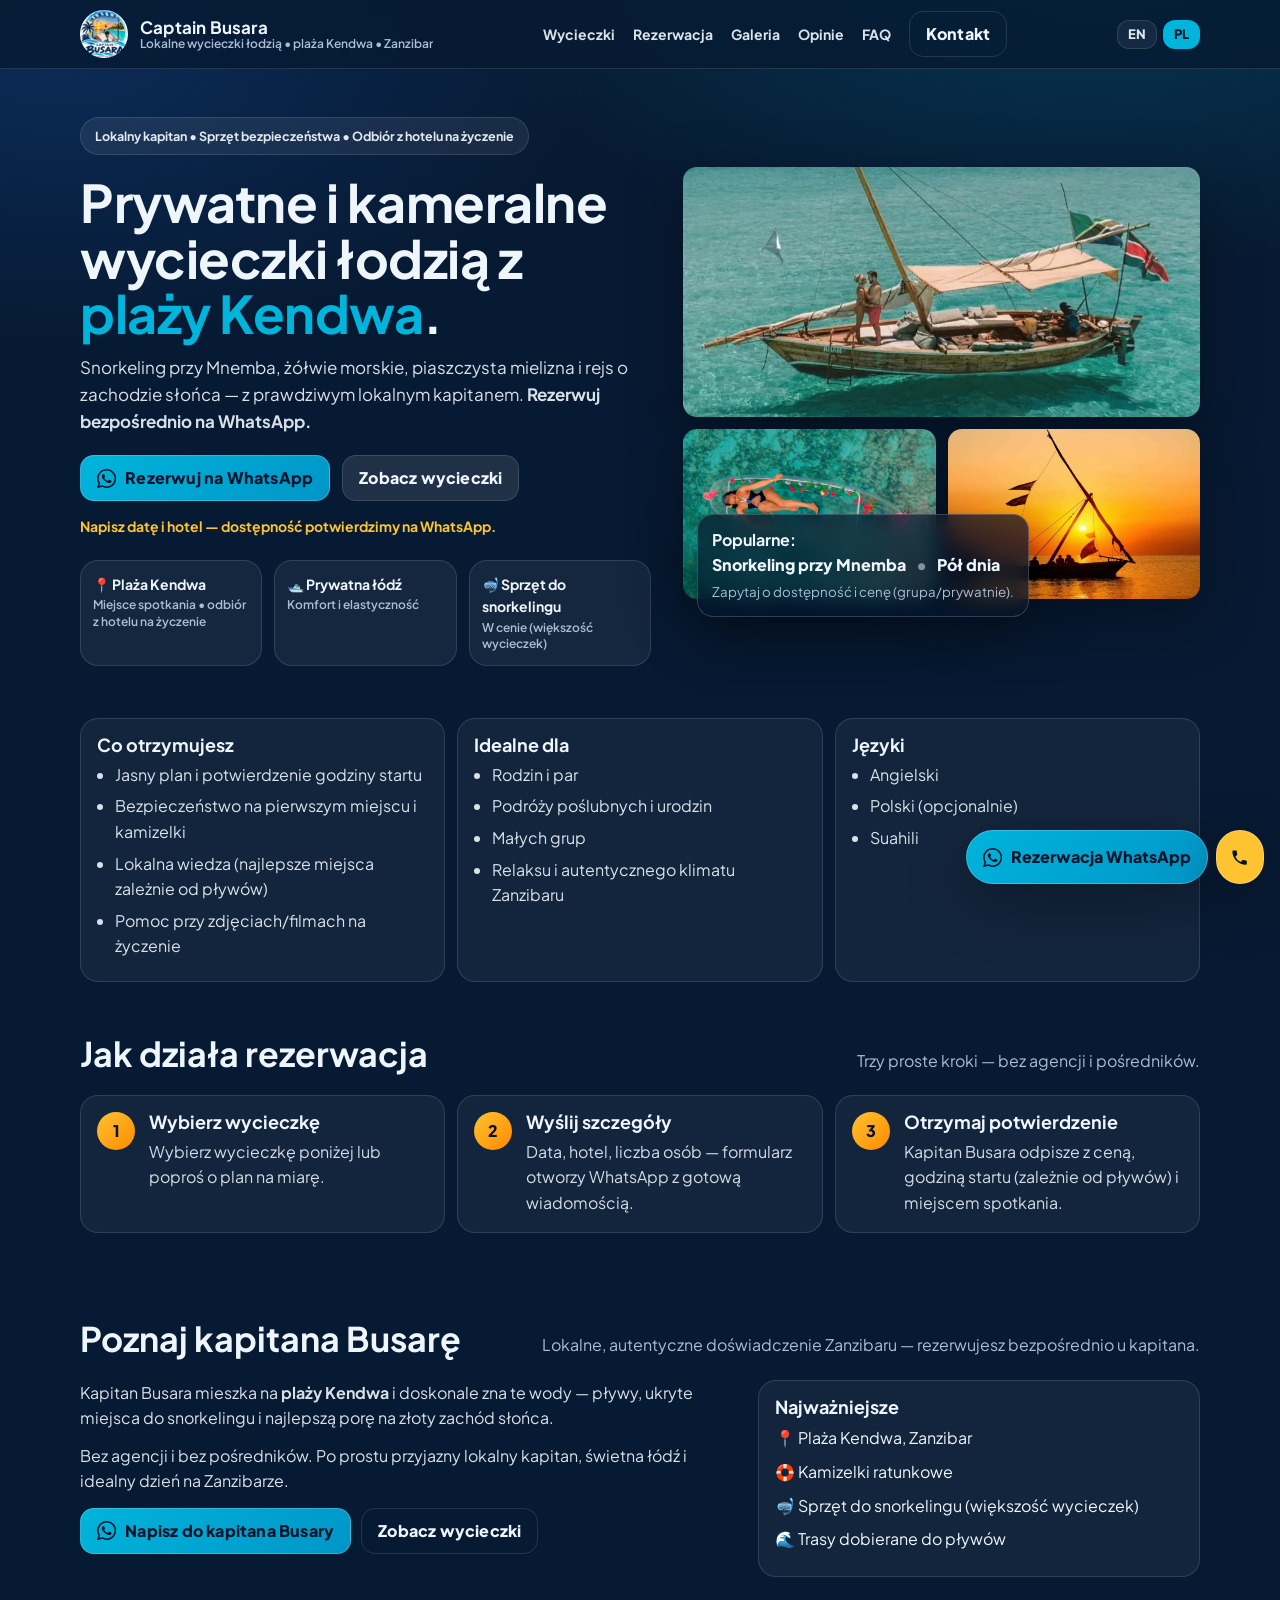
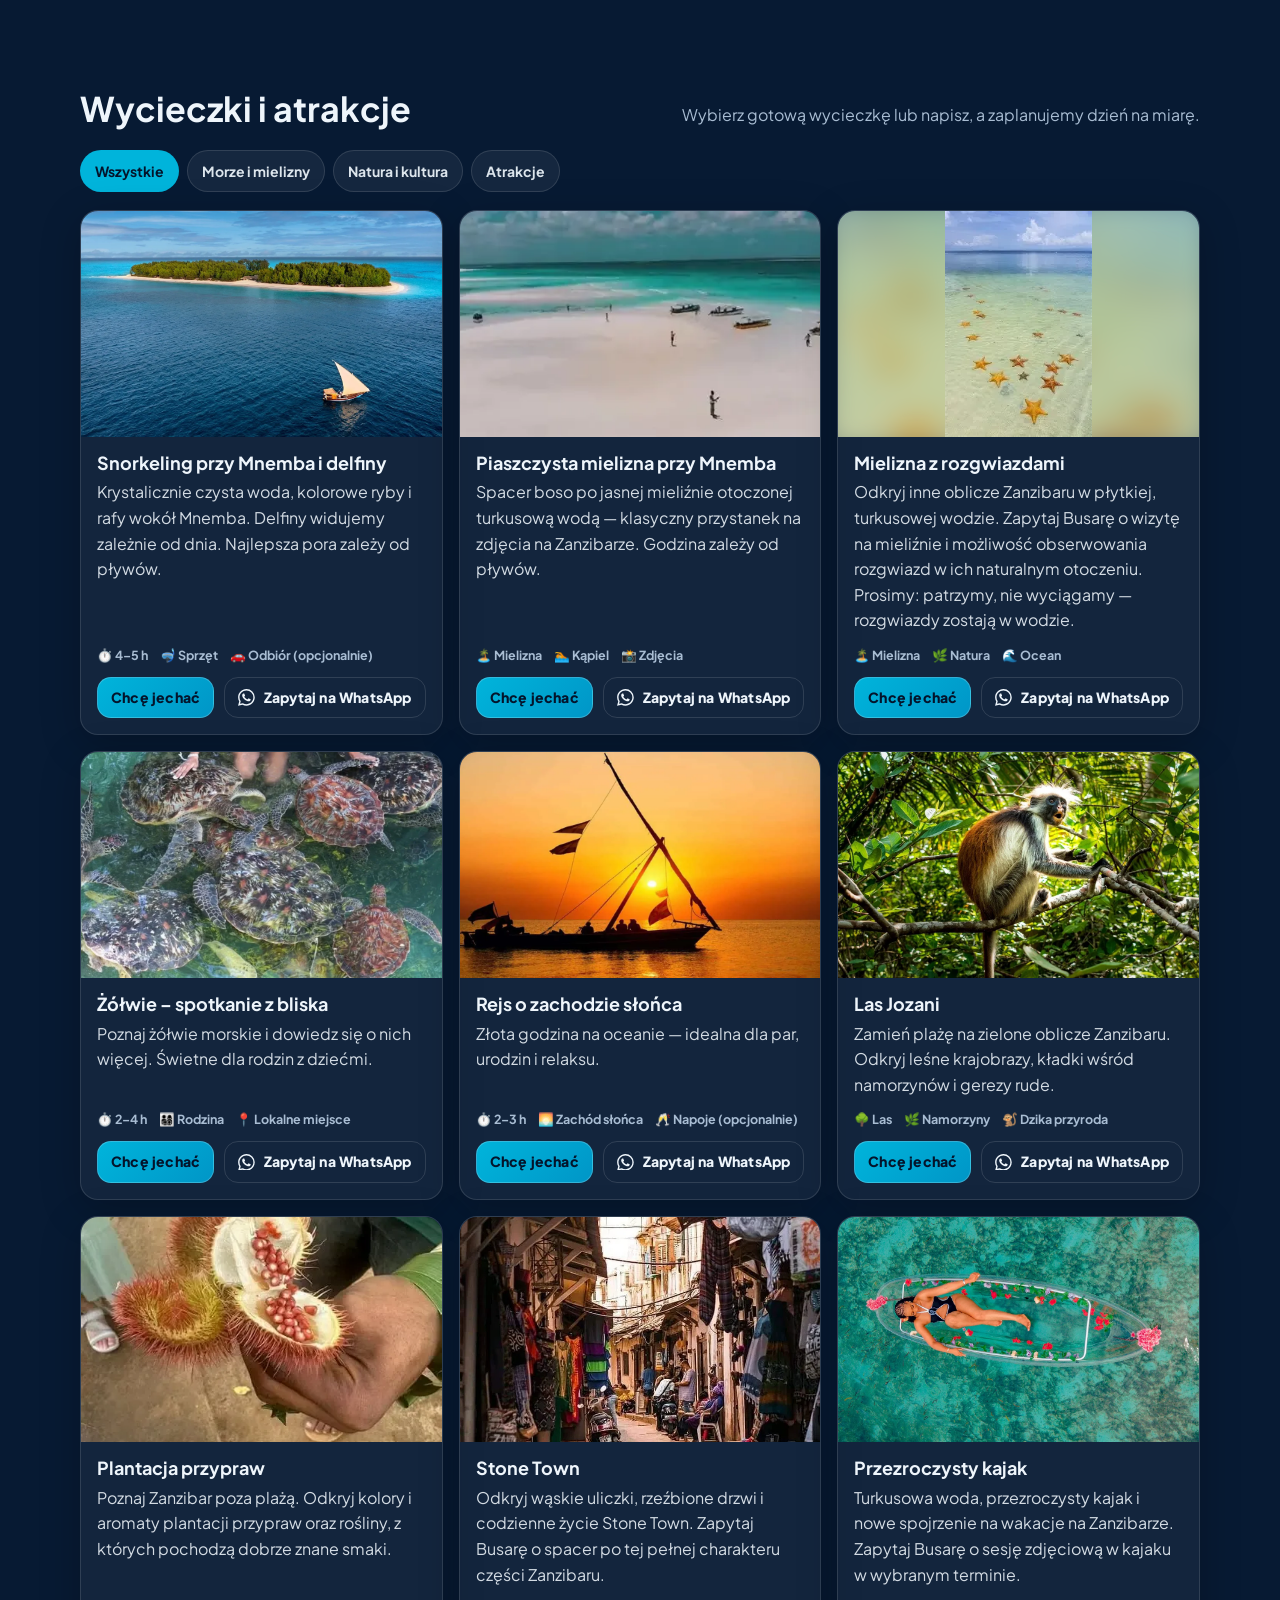
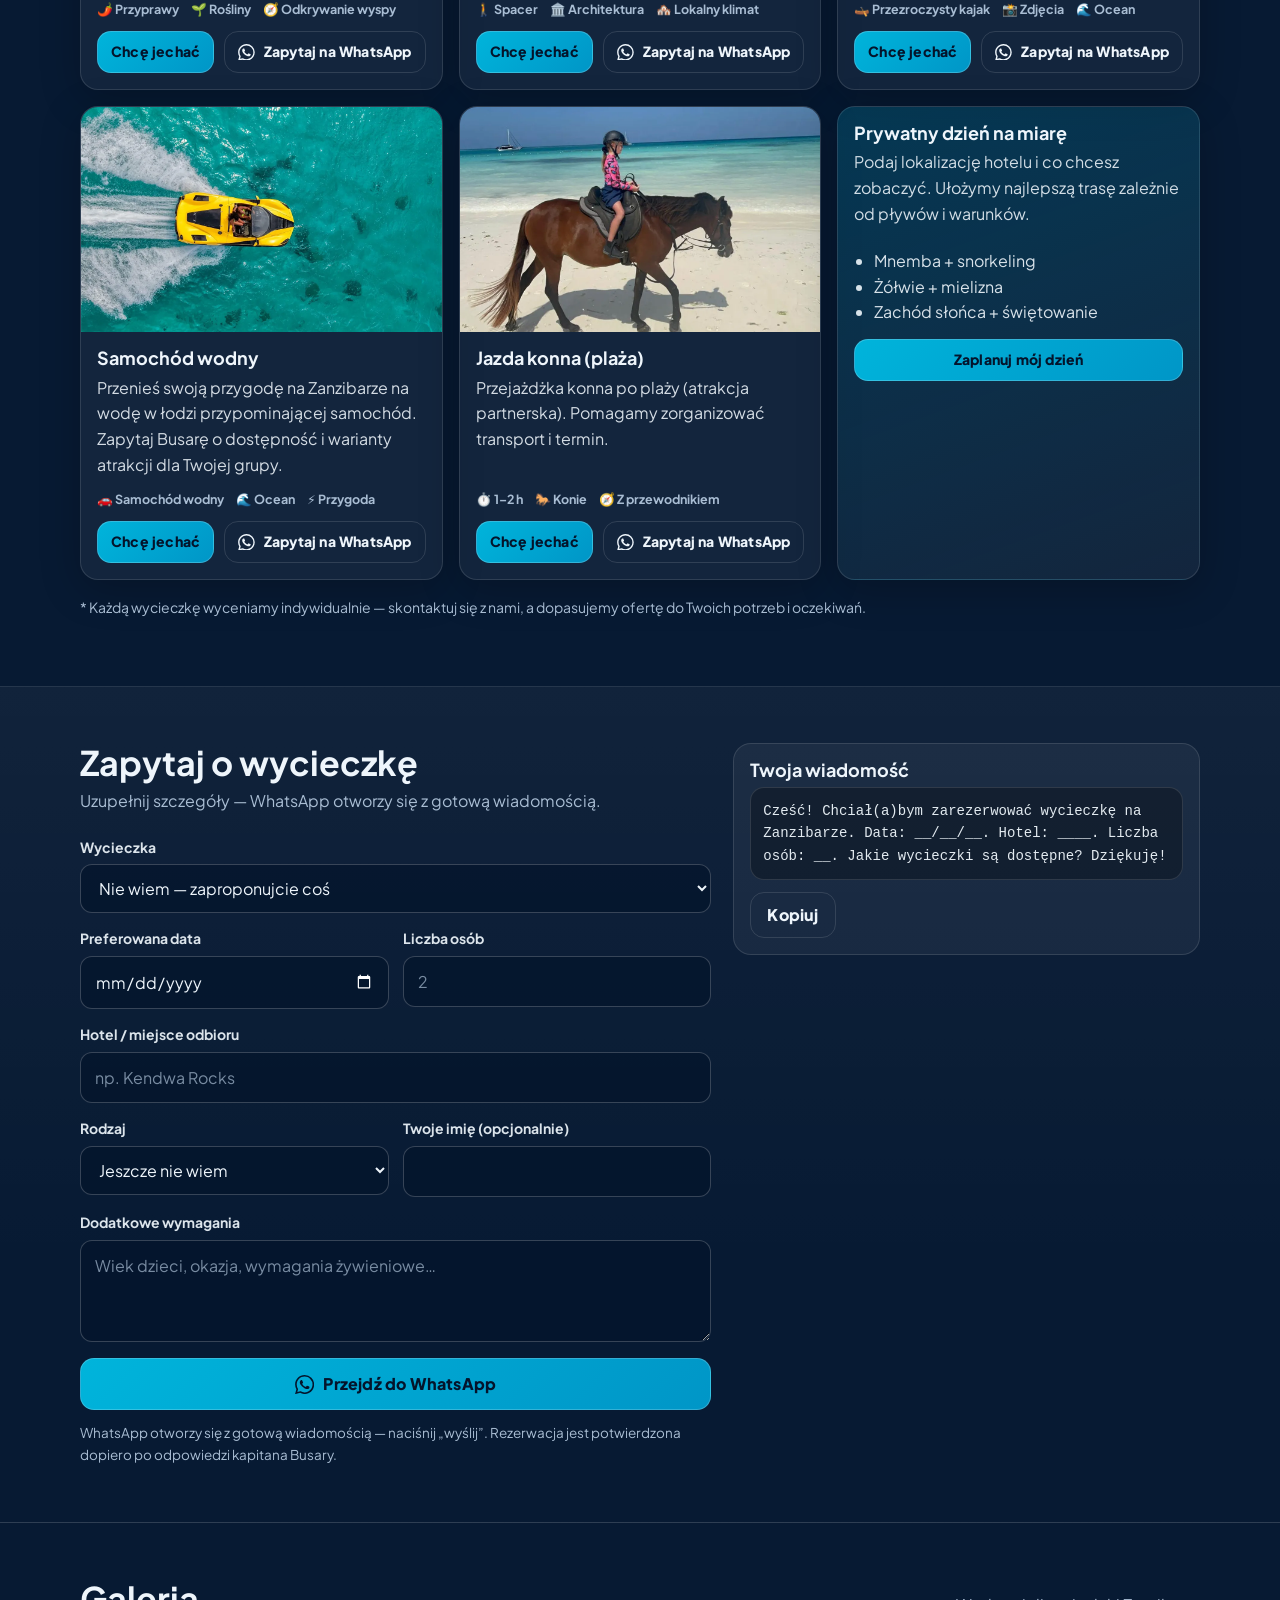
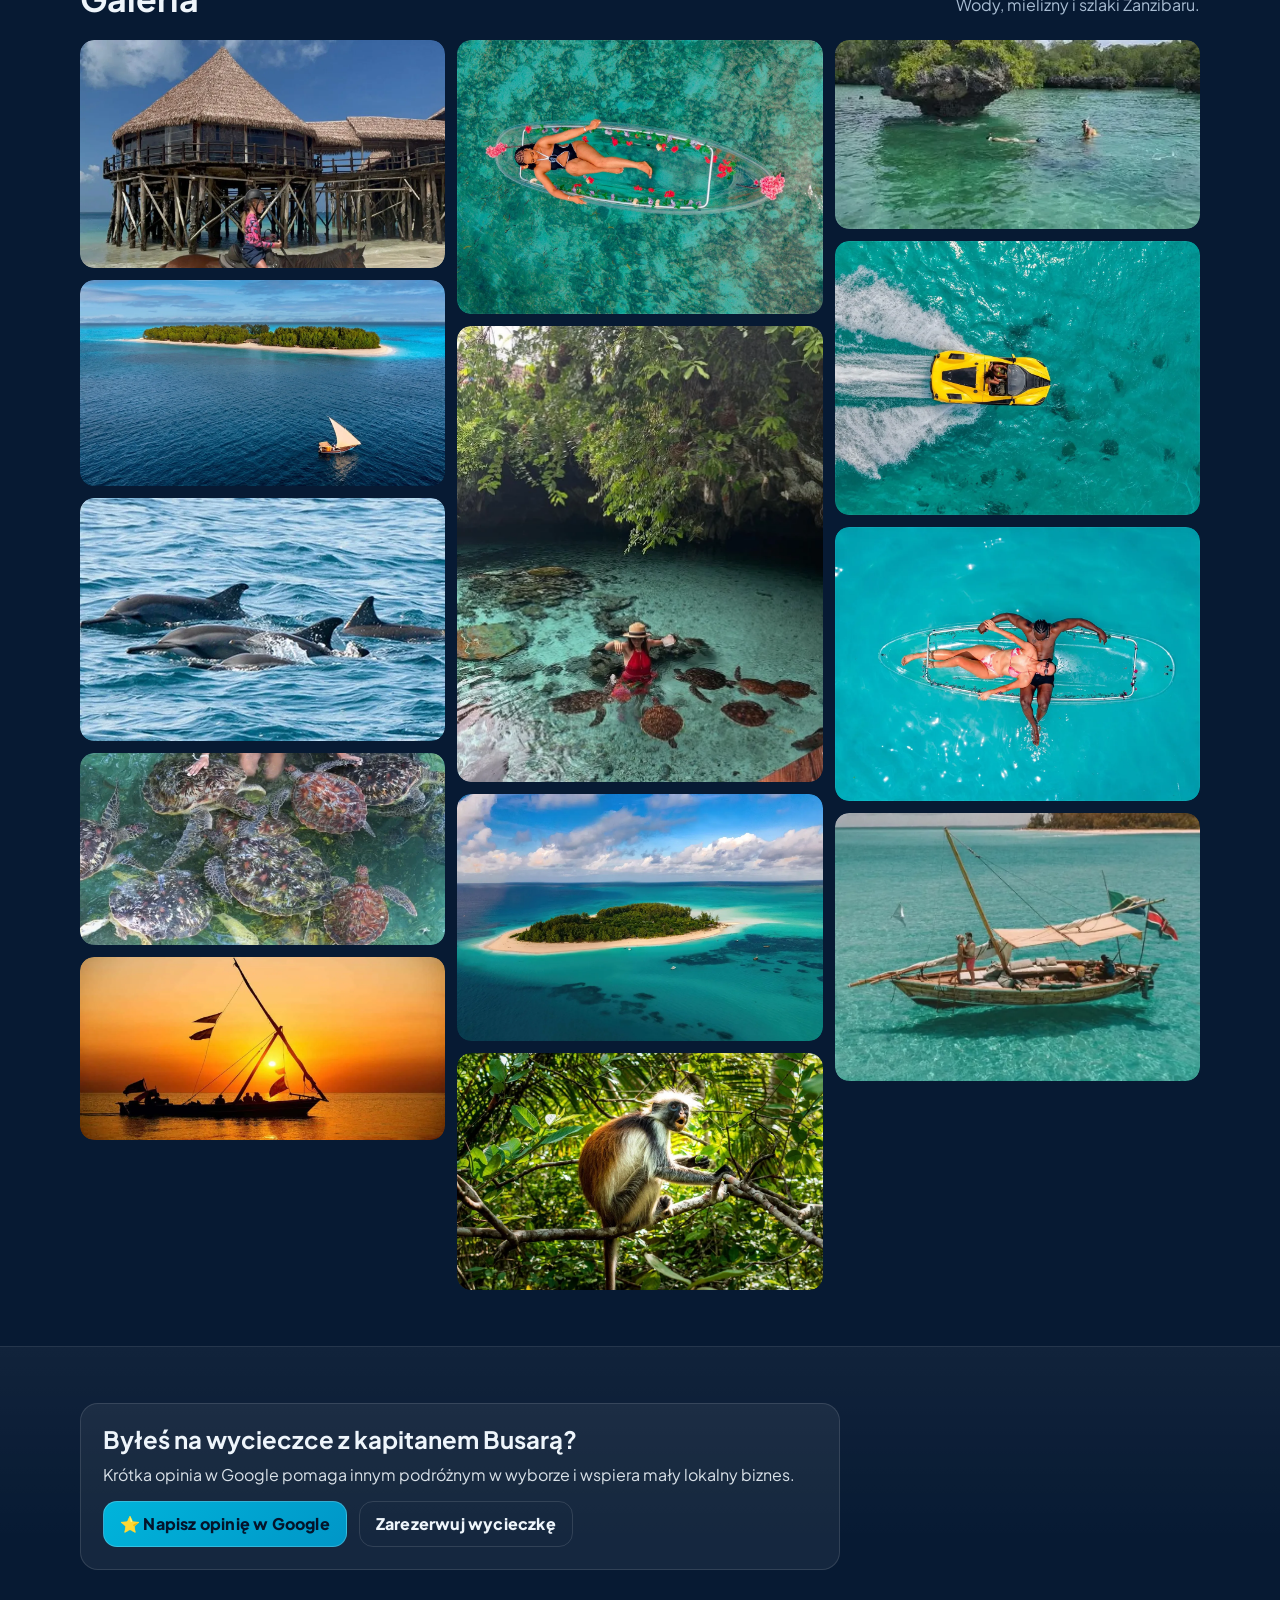
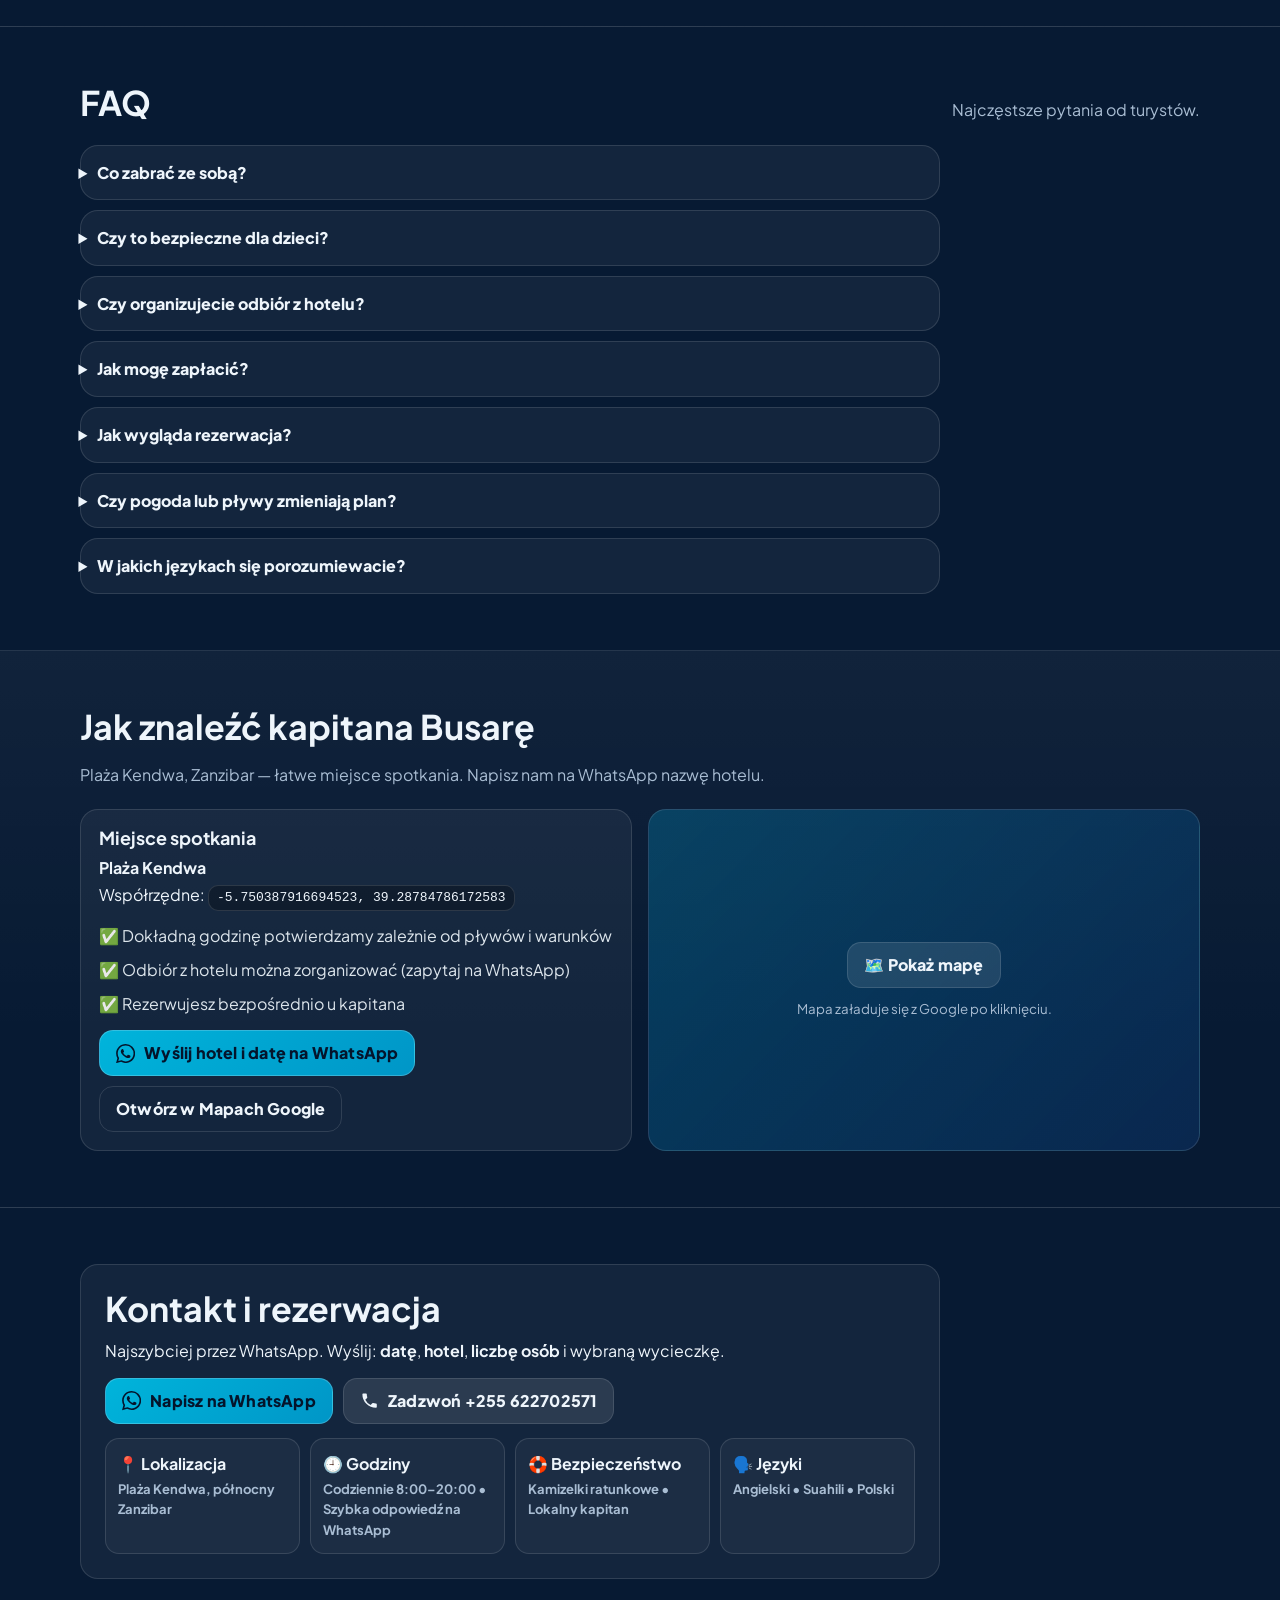
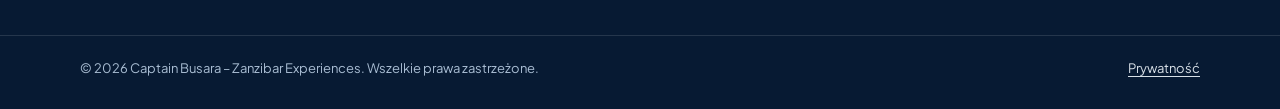
==== commit 07599536: "Add horse riding photos and a languages card in the contact section Co-Authored-By: Claude Sonnet 5." ====
--- a/pl/index.html
+++ b/pl/index.html
@@ -248,7 +248,7 @@
           </div>
         </article>
         <article class="card" data-cat="fun" id="tour-horse">
-          <div class="card__img card__img--ph" aria-hidden="true"><span class="ph__icon">🐎</span><span class="ph__txt">Zdjęcie wkrótce</span></div>
+          <div class="card__img"><img src="../images/horse-beach.webp" width="1200" height="750" alt="Dziecko na koniu na białej plaży na Zanzibarze" loading="lazy" decoding="async"></div>
           <div class="card__body">
             <h3>Jazda konna (plaża)</h3>
             <p>Przejażdżka konna po plaży (atrakcja partnerska). Pomagamy zorganizować transport i termin.</p>
@@ -307,18 +307,19 @@
       <div class="container">
         <div class="sectionHeader"><h2>Galeria</h2><p>Wody, mielizny i szlaki Zanzibaru.</p></div>
         <ul class="gallery">
-          <li><button class="gal__item" type="button" data-index="0" aria-label="Wyspa Mnemba i tradycyjna łódź dhow"><img src="../images/mnemba-island.webp" width="1400" height="788" alt="Wyspa Mnemba i tradycyjna łódź dhow" loading="lazy" decoding="async"></button></li>
-          <li><button class="gal__item" type="button" data-index="1" aria-label="Delfiny w okolicach Mnemba"><img src="../images/dolphins.webp" width="669" height="446" alt="Delfiny w okolicach Mnemba" loading="lazy" decoding="async"></button></li>
-          <li><button class="gal__item" type="button" data-index="2" aria-label="Żółwie morskie w Baraka"><img src="../images/baraka-turtles.webp" width="1200" height="630" alt="Żółwie morskie w Baraka" loading="lazy" decoding="async"></button></li>
-          <li><button class="gal__item" type="button" data-index="3" aria-label="Zachód słońca pod żaglem"><img src="../images/sunset-dhow.webp" width="1300" height="650" alt="Zachód słońca pod żaglem" loading="lazy" decoding="async"></button></li>
-          <li><button class="gal__item" type="button" data-index="4" aria-label="Przezroczysty kajak z kwiatami"><img src="../images/kayak-flowers.webp" width="1200" height="900" alt="Przezroczysty kajak z kwiatami" loading="lazy" decoding="async"></button></li>
-          <li><button class="gal__item" type="button" data-index="5" aria-label="Żółwie w jaskini Salaam"><img src="../images/salaam-turtles.webp" width="736" height="919" alt="Żółwie w jaskini Salaam" loading="lazy" decoding="async"></button></li>
-          <li><button class="gal__item" type="button" data-index="6" aria-label="Mnemba z lotu ptaka"><img src="../images/mnemba-aerial.webp" width="1400" height="948" alt="Mnemba z lotu ptaka" loading="lazy" decoding="async"></button></li>
-          <li><button class="gal__item" type="button" data-index="7" aria-label="Gereza rudy w lesie Jozani"><img src="../images/jozani-colobus.webp" width="1200" height="779" alt="Gereza rudy w lesie Jozani" loading="lazy" decoding="async"></button></li>
-          <li><button class="gal__item" type="button" data-index="8" aria-label="Snorkeling w spokojnej lagunie"><img src="../images/safari-lagoon.webp" width="474" height="246" alt="Snorkeling w spokojnej lagunie" loading="lazy" decoding="async"></button></li>
-          <li><button class="gal__item" type="button" data-index="9" aria-label="Przygoda samochodem wodnym"><img src="../images/water-car.webp" width="1200" height="900" alt="Przygoda samochodem wodnym" loading="lazy" decoding="async"></button></li>
-          <li><button class="gal__item" type="button" data-index="10" aria-label="Przezroczysty kajak dla dwojga"><img src="../images/kayak-couple.webp" width="1200" height="900" alt="Przezroczysty kajak dla dwojga" loading="lazy" decoding="async"></button></li>
-          <li><button class="gal__item" type="button" data-index="11" aria-label="Relaks na pokładzie łodzi"><img src="../images/hero-boat.webp" width="831" height="609" alt="Relaks na pokładzie łodzi" loading="lazy" decoding="async"></button></li>
+          <li><button class="gal__item" type="button" data-index="0" aria-label="Przejażdżka konna po plaży przy restauracji na palach"><img src="../images/horse-pier.webp" width="1200" height="750" alt="Przejażdżka konna po plaży przy restauracji na palach" loading="lazy" decoding="async"></button></li>
+          <li><button class="gal__item" type="button" data-index="1" aria-label="Wyspa Mnemba i tradycyjna łódź dhow"><img src="../images/mnemba-island.webp" width="1400" height="788" alt="Wyspa Mnemba i tradycyjna łódź dhow" loading="lazy" decoding="async"></button></li>
+          <li><button class="gal__item" type="button" data-index="2" aria-label="Delfiny w okolicach Mnemba"><img src="../images/dolphins.webp" width="669" height="446" alt="Delfiny w okolicach Mnemba" loading="lazy" decoding="async"></button></li>
+          <li><button class="gal__item" type="button" data-index="3" aria-label="Żółwie morskie w Baraka"><img src="../images/baraka-turtles.webp" width="1200" height="630" alt="Żółwie morskie w Baraka" loading="lazy" decoding="async"></button></li>
+          <li><button class="gal__item" type="button" data-index="4" aria-label="Zachód słońca pod żaglem"><img src="../images/sunset-dhow.webp" width="1300" height="650" alt="Zachód słońca pod żaglem" loading="lazy" decoding="async"></button></li>
+          <li><button class="gal__item" type="button" data-index="5" aria-label="Przezroczysty kajak z kwiatami"><img src="../images/kayak-flowers.webp" width="1200" height="900" alt="Przezroczysty kajak z kwiatami" loading="lazy" decoding="async"></button></li>
+          <li><button class="gal__item" type="button" data-index="6" aria-label="Żółwie w jaskini Salaam"><img src="../images/salaam-turtles.webp" width="736" height="919" alt="Żółwie w jaskini Salaam" loading="lazy" decoding="async"></button></li>
+          <li><button class="gal__item" type="button" data-index="7" aria-label="Mnemba z lotu ptaka"><img src="../images/mnemba-aerial.webp" width="1400" height="948" alt="Mnemba z lotu ptaka" loading="lazy" decoding="async"></button></li>
+          <li><button class="gal__item" type="button" data-index="8" aria-label="Gereza rudy w lesie Jozani"><img src="../images/jozani-colobus.webp" width="1200" height="779" alt="Gereza rudy w lesie Jozani" loading="lazy" decoding="async"></button></li>
+          <li><button class="gal__item" type="button" data-index="9" aria-label="Snorkeling w spokojnej lagunie"><img src="../images/safari-lagoon.webp" width="474" height="246" alt="Snorkeling w spokojnej lagunie" loading="lazy" decoding="async"></button></li>
+          <li><button class="gal__item" type="button" data-index="10" aria-label="Przygoda samochodem wodnym"><img src="../images/water-car.webp" width="1200" height="900" alt="Przygoda samochodem wodnym" loading="lazy" decoding="async"></button></li>
+          <li><button class="gal__item" type="button" data-index="11" aria-label="Przezroczysty kajak dla dwojga"><img src="../images/kayak-couple.webp" width="1200" height="900" alt="Przezroczysty kajak dla dwojga" loading="lazy" decoding="async"></button></li>
+          <li><button class="gal__item" type="button" data-index="12" aria-label="Relaks na pokładzie łodzi"><img src="../images/hero-boat.webp" width="831" height="609" alt="Relaks na pokładzie łodzi" loading="lazy" decoding="async"></button></li>
           </ul>
       </div>
       <dialog class="lightbox" id="lightbox" aria-label="Galeria">
@@ -387,6 +388,7 @@
             <div class="contactInfo"><strong>📍 Lokalizacja</strong><span>Plaża Kendwa, północny Zanzibar</span></div>
             <div class="contactInfo"><strong>🕘 Godziny</strong><span>Codziennie 8:00–20:00 • Szybka odpowiedź na WhatsApp</span></div>
             <div class="contactInfo"><strong>🛟 Bezpieczeństwo</strong><span>Kamizelki ratunkowe • Lokalny kapitan</span></div>
+            <div class="contactInfo"><strong>🗣️ Języki</strong><span>Angielski • Suahili • Polski</span></div>
           </div>
         </div>
       </div>
--- a/styles.css
+++ b/styles.css
@@ -219,7 +219,7 @@
 .contact__card{border:1px solid var(--line);background:rgba(255,255,255,.05);border-radius:var(--radius);padding:24px;max-width:860px}
 .contact__card h2{margin-bottom:10px}
 .contact__actions{display:flex;gap:10px;flex-wrap:wrap;margin:14px 0}
-.contact__grid{display:grid;grid-template-columns:repeat(3,1fr);gap:10px;margin:14px 0 0}
+.contact__grid{display:grid;grid-template-columns:repeat(auto-fit,minmax(170px,1fr));gap:10px;margin:14px 0 0}
 .contactInfo{border:1px solid var(--line);border-radius:14px;padding:12px;background:rgba(255,255,255,.04)}
 .contactInfo span{display:block;color:var(--muted);font-weight:700;font-size:13px;margin-top:2px}
 .footer{border-top:1px solid var(--line);padding:22px 0 30px;color:var(--muted);font-size:13px}
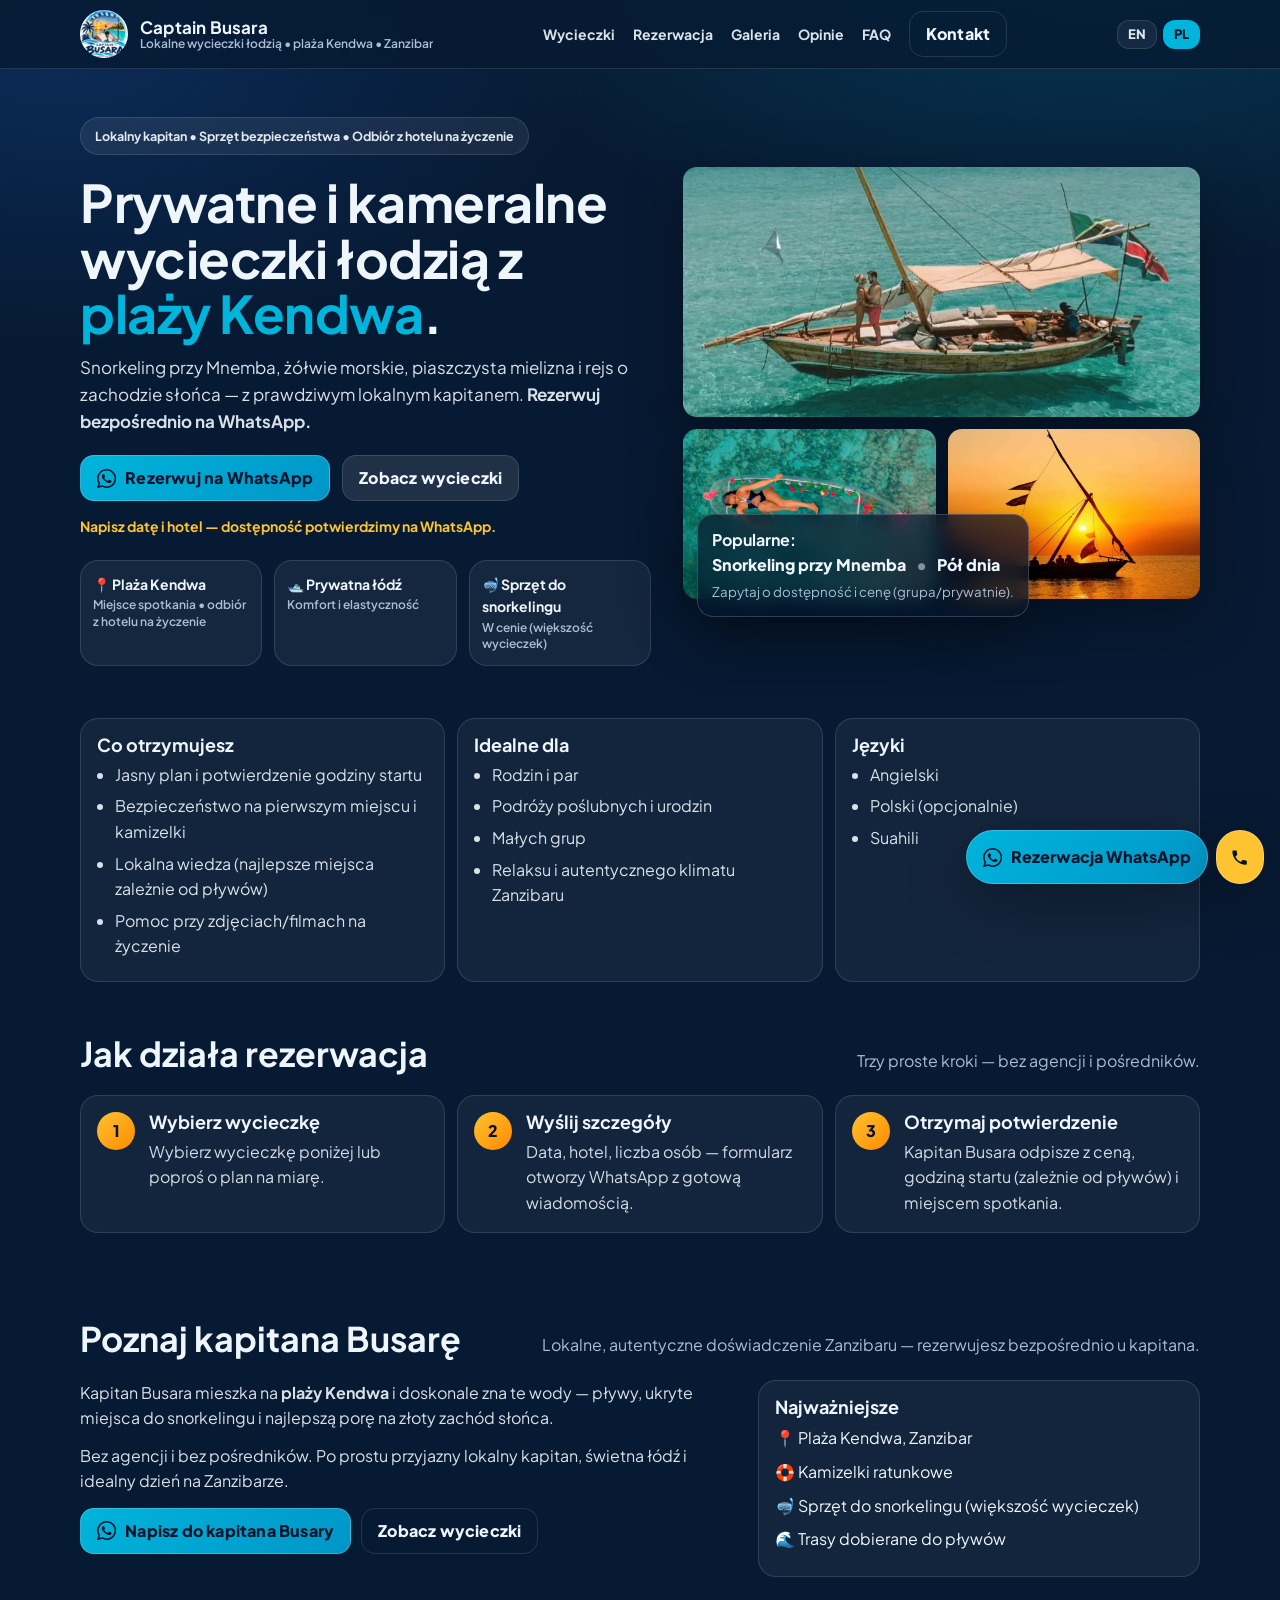
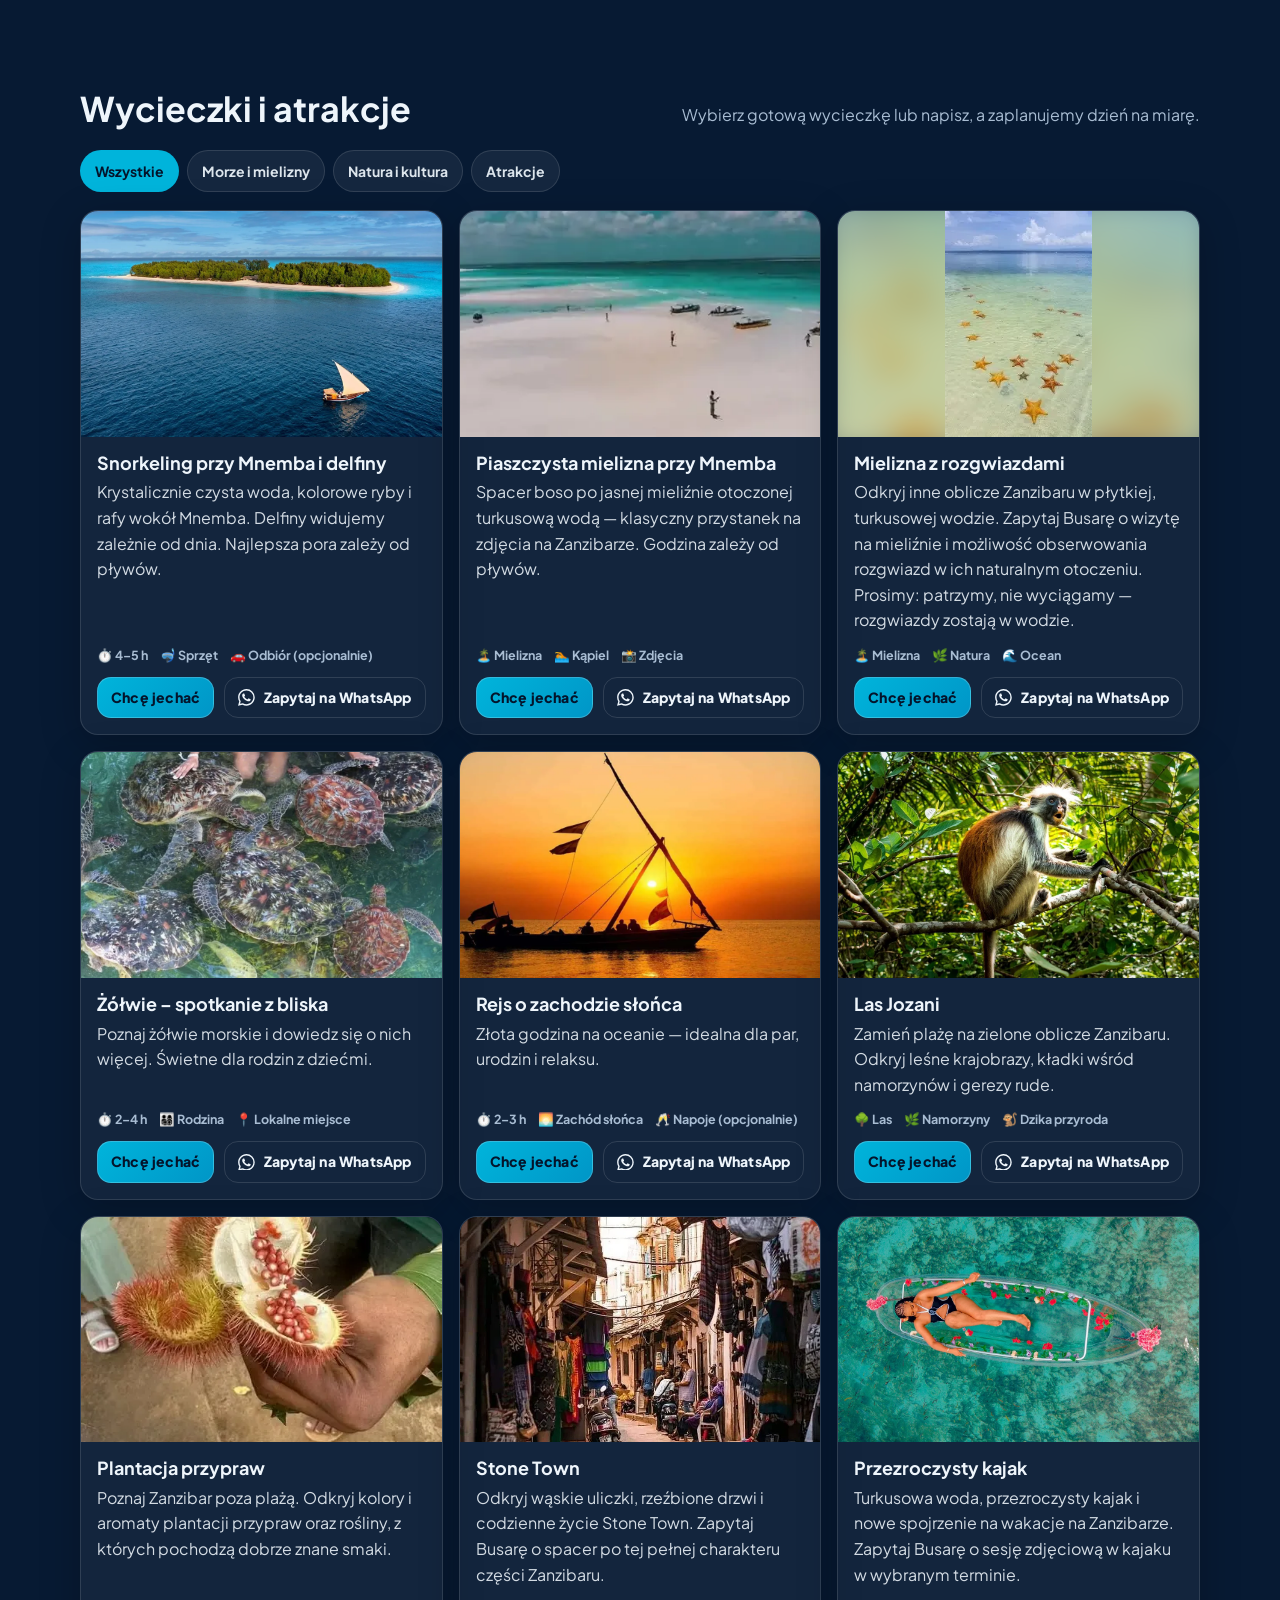
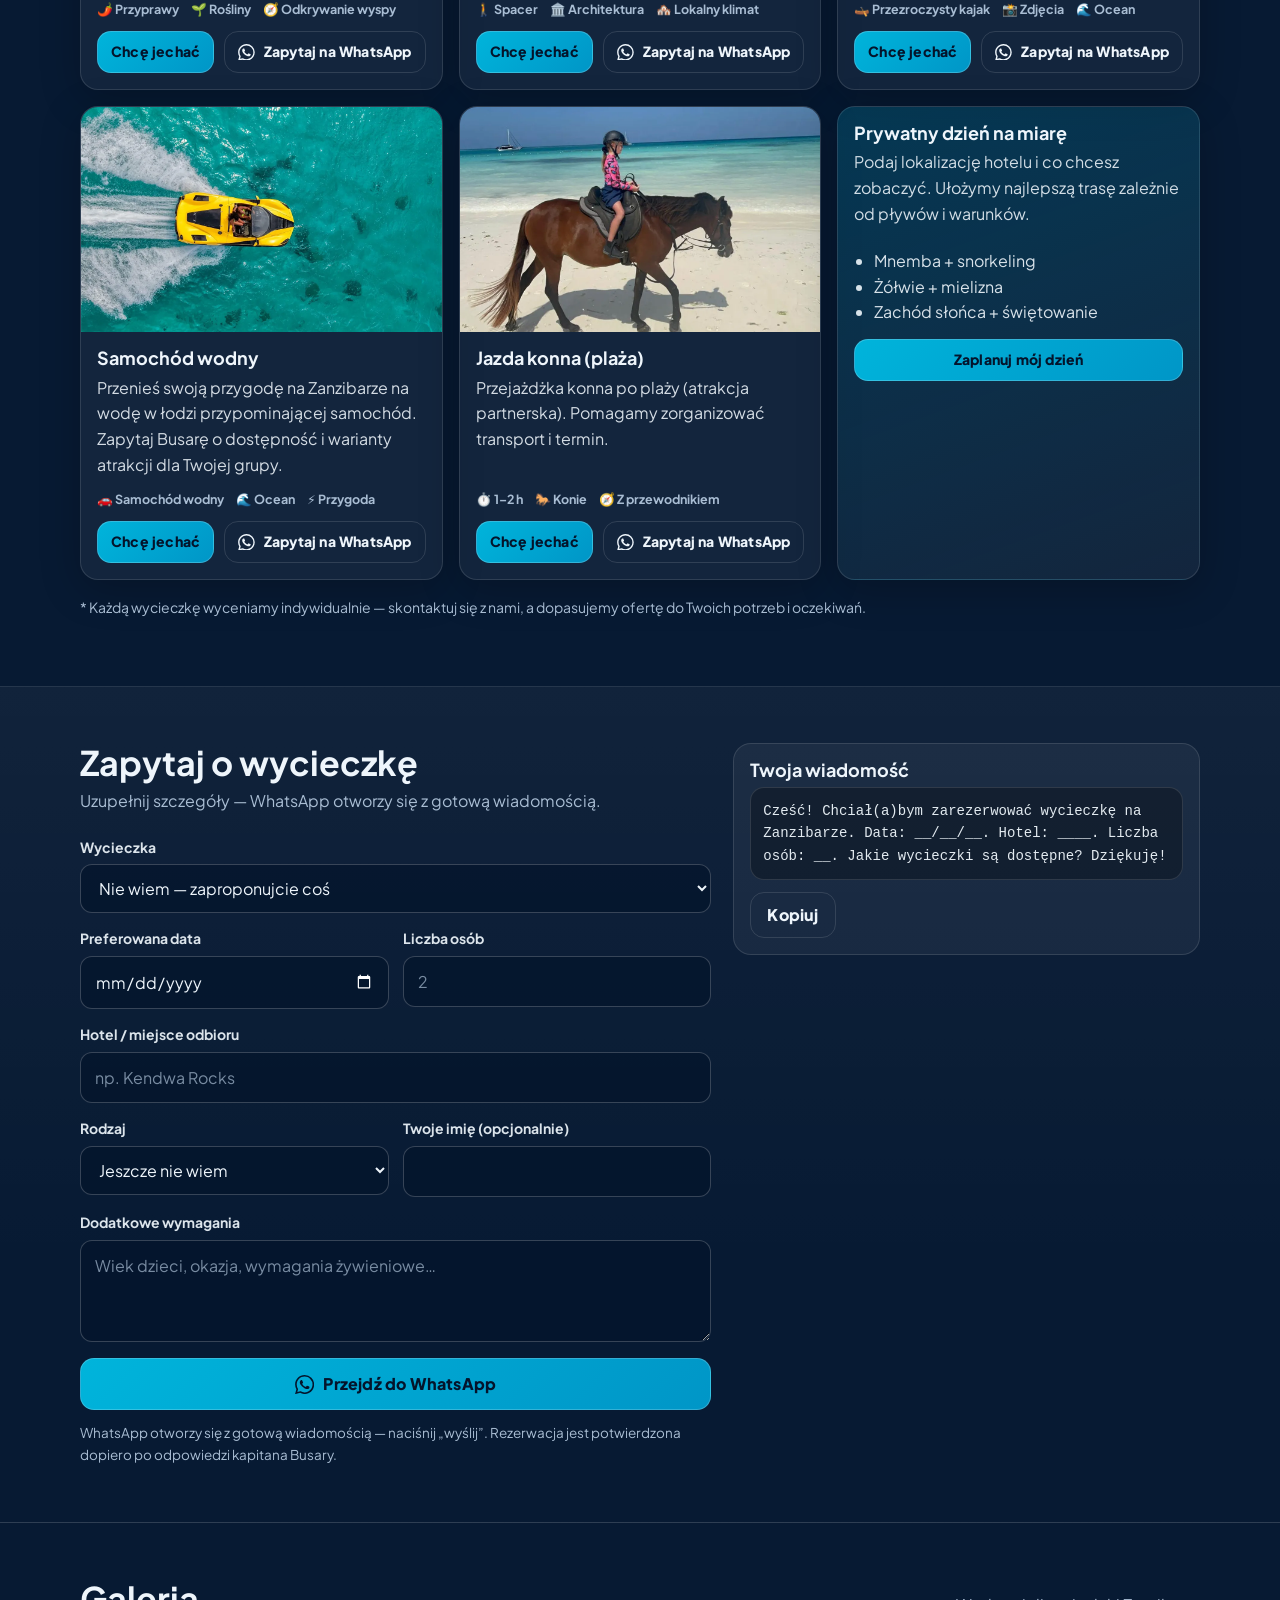
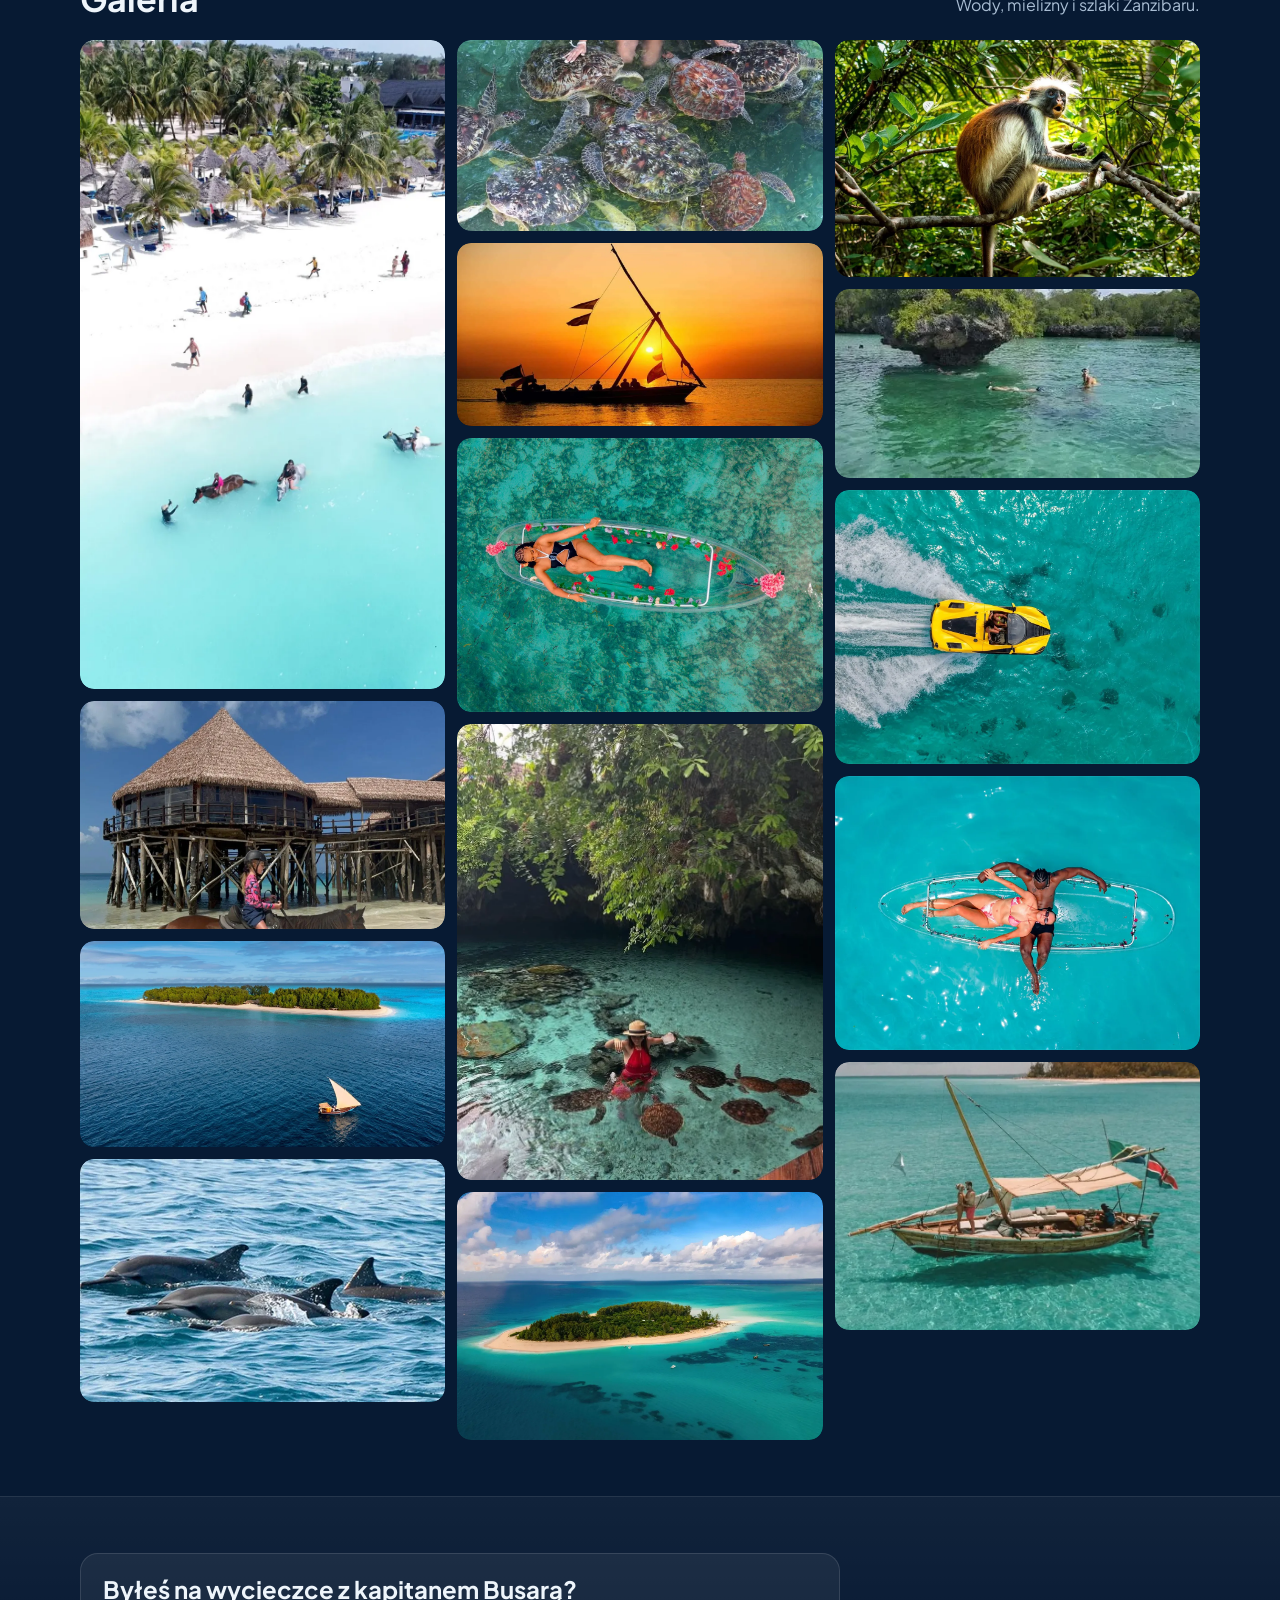
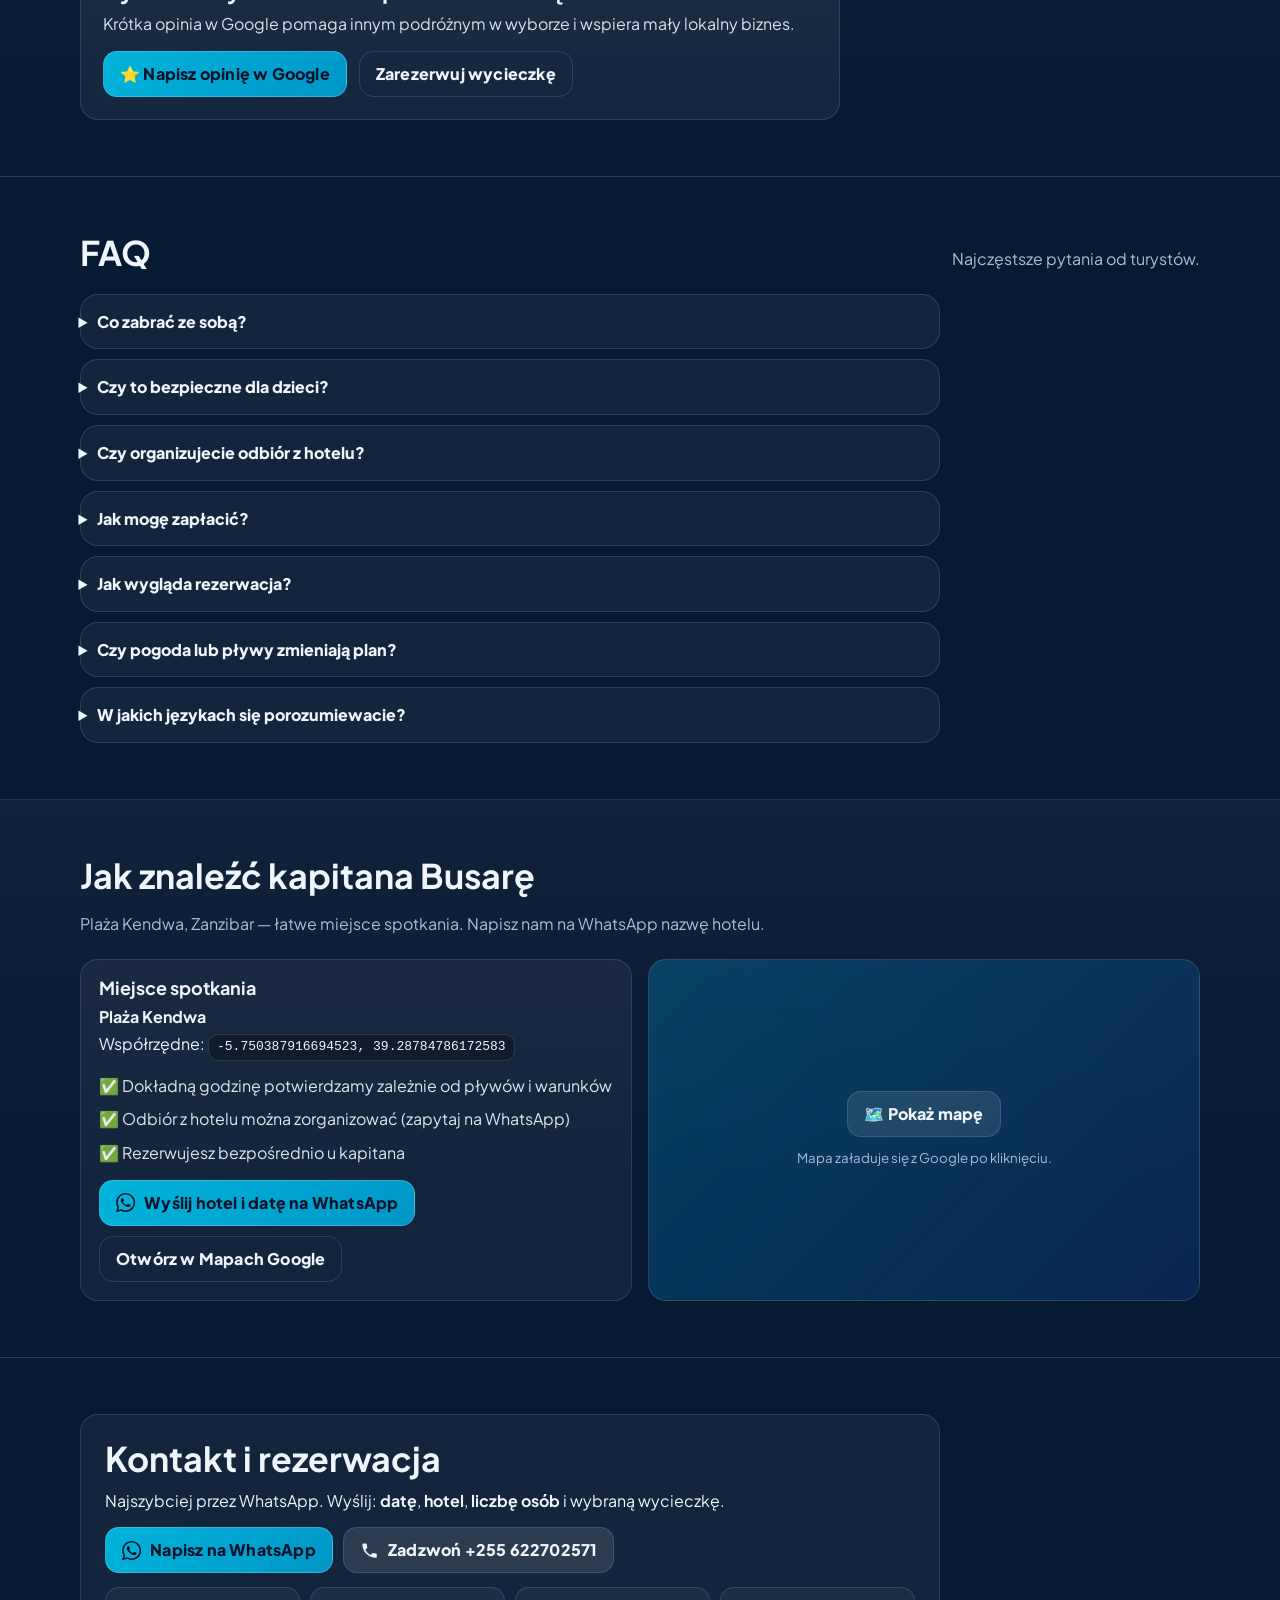
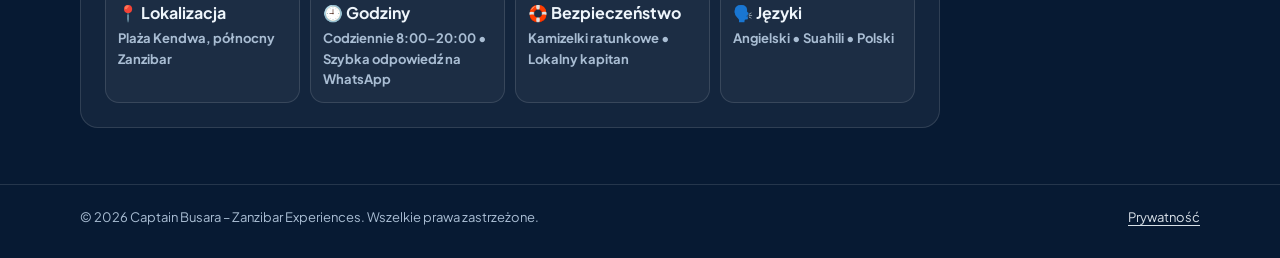
==== commit 5638b701: "Add aerial beach photo to the gallery Co-Authored-By: Claude Sonnet 5.5 <noreply@anthropic.com> Clau" ====
--- a/pl/index.html
+++ b/pl/index.html
@@ -307,19 +307,20 @@
       <div class="container">
         <div class="sectionHeader"><h2>Galeria</h2><p>Wody, mielizny i szlaki Zanzibaru.</p></div>
         <ul class="gallery">
-          <li><button class="gal__item" type="button" data-index="0" aria-label="Przejażdżka konna po plaży przy restauracji na palach"><img src="../images/horse-pier.webp" width="1200" height="750" alt="Przejażdżka konna po plaży przy restauracji na palach" loading="lazy" decoding="async"></button></li>
-          <li><button class="gal__item" type="button" data-index="1" aria-label="Wyspa Mnemba i tradycyjna łódź dhow"><img src="../images/mnemba-island.webp" width="1400" height="788" alt="Wyspa Mnemba i tradycyjna łódź dhow" loading="lazy" decoding="async"></button></li>
-          <li><button class="gal__item" type="button" data-index="2" aria-label="Delfiny w okolicach Mnemba"><img src="../images/dolphins.webp" width="669" height="446" alt="Delfiny w okolicach Mnemba" loading="lazy" decoding="async"></button></li>
-          <li><button class="gal__item" type="button" data-index="3" aria-label="Żółwie morskie w Baraka"><img src="../images/baraka-turtles.webp" width="1200" height="630" alt="Żółwie morskie w Baraka" loading="lazy" decoding="async"></button></li>
-          <li><button class="gal__item" type="button" data-index="4" aria-label="Zachód słońca pod żaglem"><img src="../images/sunset-dhow.webp" width="1300" height="650" alt="Zachód słońca pod żaglem" loading="lazy" decoding="async"></button></li>
-          <li><button class="gal__item" type="button" data-index="5" aria-label="Przezroczysty kajak z kwiatami"><img src="../images/kayak-flowers.webp" width="1200" height="900" alt="Przezroczysty kajak z kwiatami" loading="lazy" decoding="async"></button></li>
-          <li><button class="gal__item" type="button" data-index="6" aria-label="Żółwie w jaskini Salaam"><img src="../images/salaam-turtles.webp" width="736" height="919" alt="Żółwie w jaskini Salaam" loading="lazy" decoding="async"></button></li>
-          <li><button class="gal__item" type="button" data-index="7" aria-label="Mnemba z lotu ptaka"><img src="../images/mnemba-aerial.webp" width="1400" height="948" alt="Mnemba z lotu ptaka" loading="lazy" decoding="async"></button></li>
-          <li><button class="gal__item" type="button" data-index="8" aria-label="Gereza rudy w lesie Jozani"><img src="../images/jozani-colobus.webp" width="1200" height="779" alt="Gereza rudy w lesie Jozani" loading="lazy" decoding="async"></button></li>
-          <li><button class="gal__item" type="button" data-index="9" aria-label="Snorkeling w spokojnej lagunie"><img src="../images/safari-lagoon.webp" width="474" height="246" alt="Snorkeling w spokojnej lagunie" loading="lazy" decoding="async"></button></li>
-          <li><button class="gal__item" type="button" data-index="10" aria-label="Przygoda samochodem wodnym"><img src="../images/water-car.webp" width="1200" height="900" alt="Przygoda samochodem wodnym" loading="lazy" decoding="async"></button></li>
-          <li><button class="gal__item" type="button" data-index="11" aria-label="Przezroczysty kajak dla dwojga"><img src="../images/kayak-couple.webp" width="1200" height="900" alt="Przezroczysty kajak dla dwojga" loading="lazy" decoding="async"></button></li>
-          <li><button class="gal__item" type="button" data-index="12" aria-label="Relaks na pokładzie łodzi"><img src="../images/hero-boat.webp" width="831" height="609" alt="Relaks na pokładzie łodzi" loading="lazy" decoding="async"></button></li>
+          <li><button class="gal__item" type="button" data-index="0" aria-label="Plaża Kendwa z lotu ptaka i przejażdżka konna w płytkiej wodzie"><img src="../images/horse-aerial.webp" width="800" height="1422" alt="Plaża Kendwa z lotu ptaka i przejażdżka konna w płytkiej wodzie" loading="lazy" decoding="async"></button></li>
+          <li><button class="gal__item" type="button" data-index="1" aria-label="Przejażdżka konna po plaży przy restauracji na palach"><img src="../images/horse-pier.webp" width="1200" height="750" alt="Przejażdżka konna po plaży przy restauracji na palach" loading="lazy" decoding="async"></button></li>
+          <li><button class="gal__item" type="button" data-index="2" aria-label="Wyspa Mnemba i tradycyjna łódź dhow"><img src="../images/mnemba-island.webp" width="1400" height="788" alt="Wyspa Mnemba i tradycyjna łódź dhow" loading="lazy" decoding="async"></button></li>
+          <li><button class="gal__item" type="button" data-index="3" aria-label="Delfiny w okolicach Mnemba"><img src="../images/dolphins.webp" width="669" height="446" alt="Delfiny w okolicach Mnemba" loading="lazy" decoding="async"></button></li>
+          <li><button class="gal__item" type="button" data-index="4" aria-label="Żółwie morskie w Baraka"><img src="../images/baraka-turtles.webp" width="1200" height="630" alt="Żółwie morskie w Baraka" loading="lazy" decoding="async"></button></li>
+          <li><button class="gal__item" type="button" data-index="5" aria-label="Zachód słońca pod żaglem"><img src="../images/sunset-dhow.webp" width="1300" height="650" alt="Zachód słońca pod żaglem" loading="lazy" decoding="async"></button></li>
+          <li><button class="gal__item" type="button" data-index="6" aria-label="Przezroczysty kajak z kwiatami"><img src="../images/kayak-flowers.webp" width="1200" height="900" alt="Przezroczysty kajak z kwiatami" loading="lazy" decoding="async"></button></li>
+          <li><button class="gal__item" type="button" data-index="7" aria-label="Żółwie w jaskini Salaam"><img src="../images/salaam-turtles.webp" width="736" height="919" alt="Żółwie w jaskini Salaam" loading="lazy" decoding="async"></button></li>
+          <li><button class="gal__item" type="button" data-index="8" aria-label="Mnemba z lotu ptaka"><img src="../images/mnemba-aerial.webp" width="1400" height="948" alt="Mnemba z lotu ptaka" loading="lazy" decoding="async"></button></li>
+          <li><button class="gal__item" type="button" data-index="9" aria-label="Gereza rudy w lesie Jozani"><img src="../images/jozani-colobus.webp" width="1200" height="779" alt="Gereza rudy w lesie Jozani" loading="lazy" decoding="async"></button></li>
+          <li><button class="gal__item" type="button" data-index="10" aria-label="Snorkeling w spokojnej lagunie"><img src="../images/safari-lagoon.webp" width="474" height="246" alt="Snorkeling w spokojnej lagunie" loading="lazy" decoding="async"></button></li>
+          <li><button class="gal__item" type="button" data-index="11" aria-label="Przygoda samochodem wodnym"><img src="../images/water-car.webp" width="1200" height="900" alt="Przygoda samochodem wodnym" loading="lazy" decoding="async"></button></li>
+          <li><button class="gal__item" type="button" data-index="12" aria-label="Przezroczysty kajak dla dwojga"><img src="../images/kayak-couple.webp" width="1200" height="900" alt="Przezroczysty kajak dla dwojga" loading="lazy" decoding="async"></button></li>
+          <li><button class="gal__item" type="button" data-index="13" aria-label="Relaks na pokładzie łodzi"><img src="../images/hero-boat.webp" width="831" height="609" alt="Relaks na pokładzie łodzi" loading="lazy" decoding="async"></button></li>
           </ul>
       </div>
       <dialog class="lightbox" id="lightbox" aria-label="Galeria">
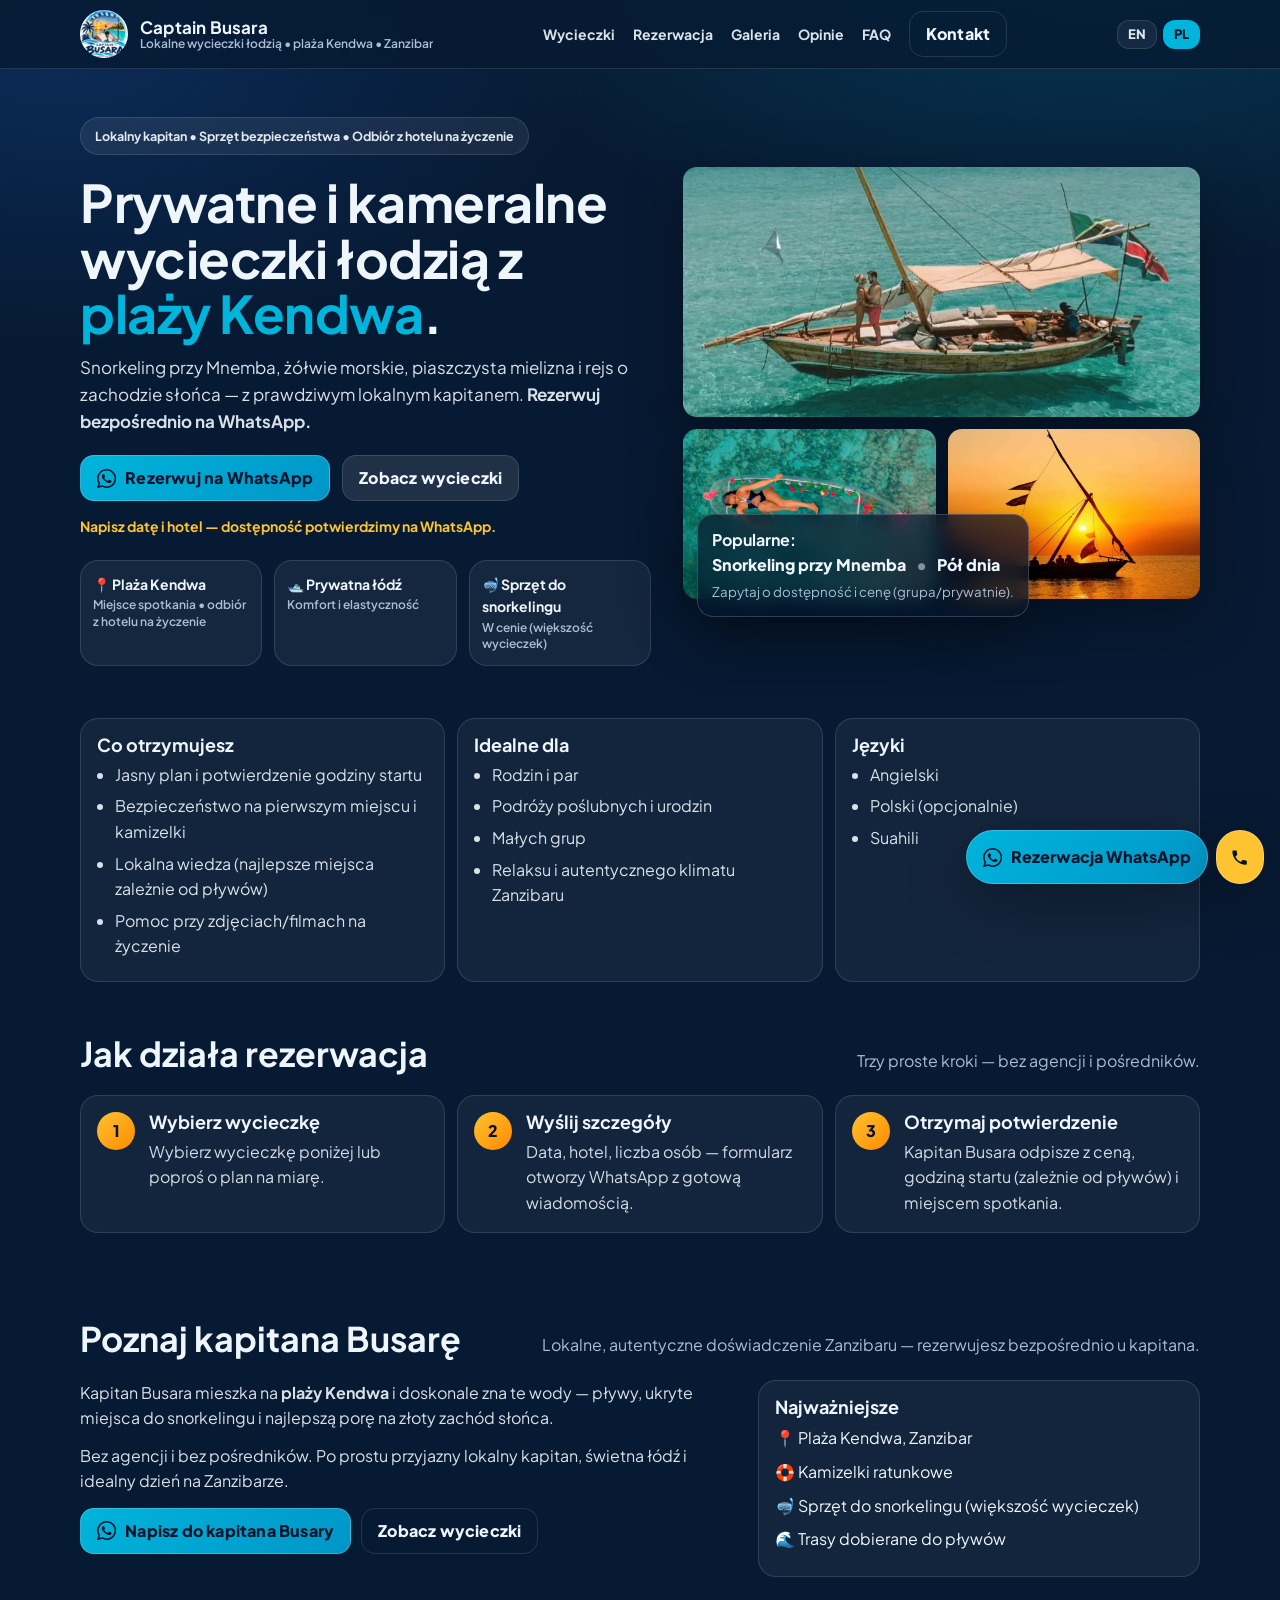
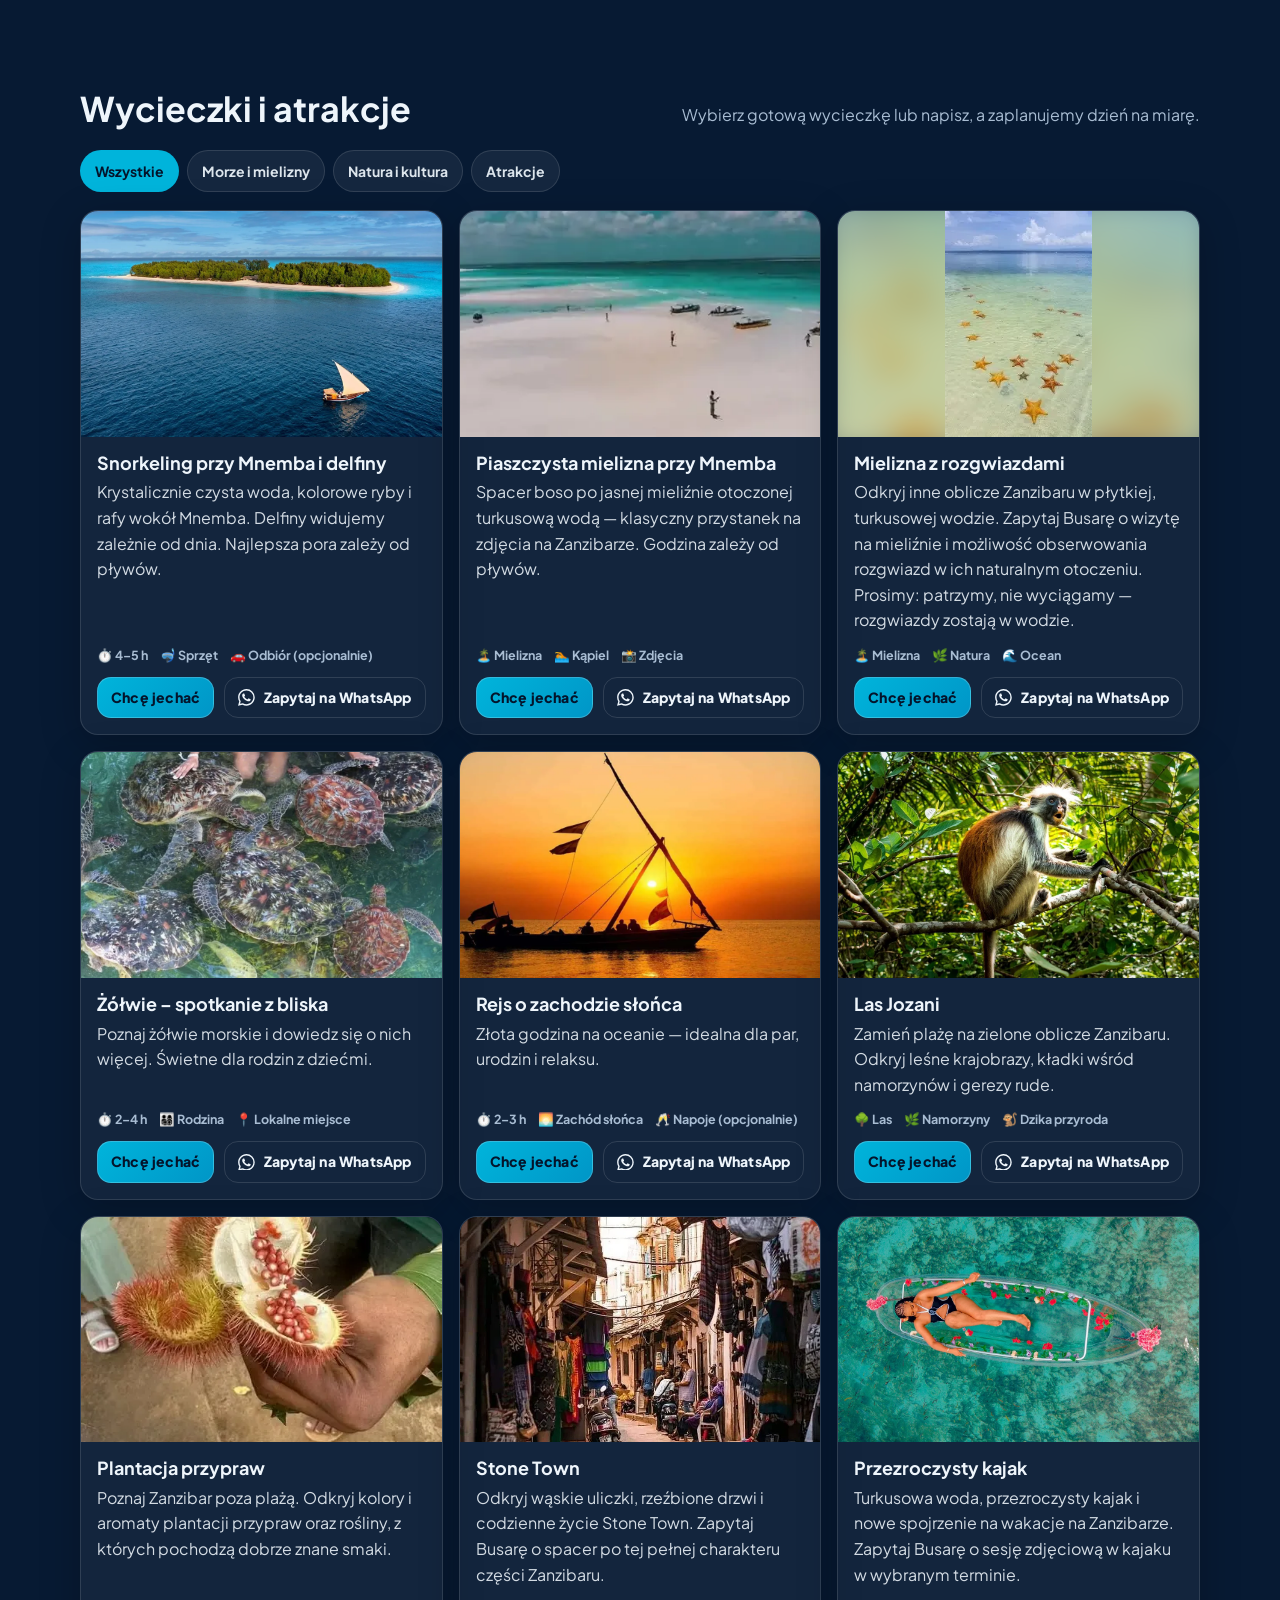
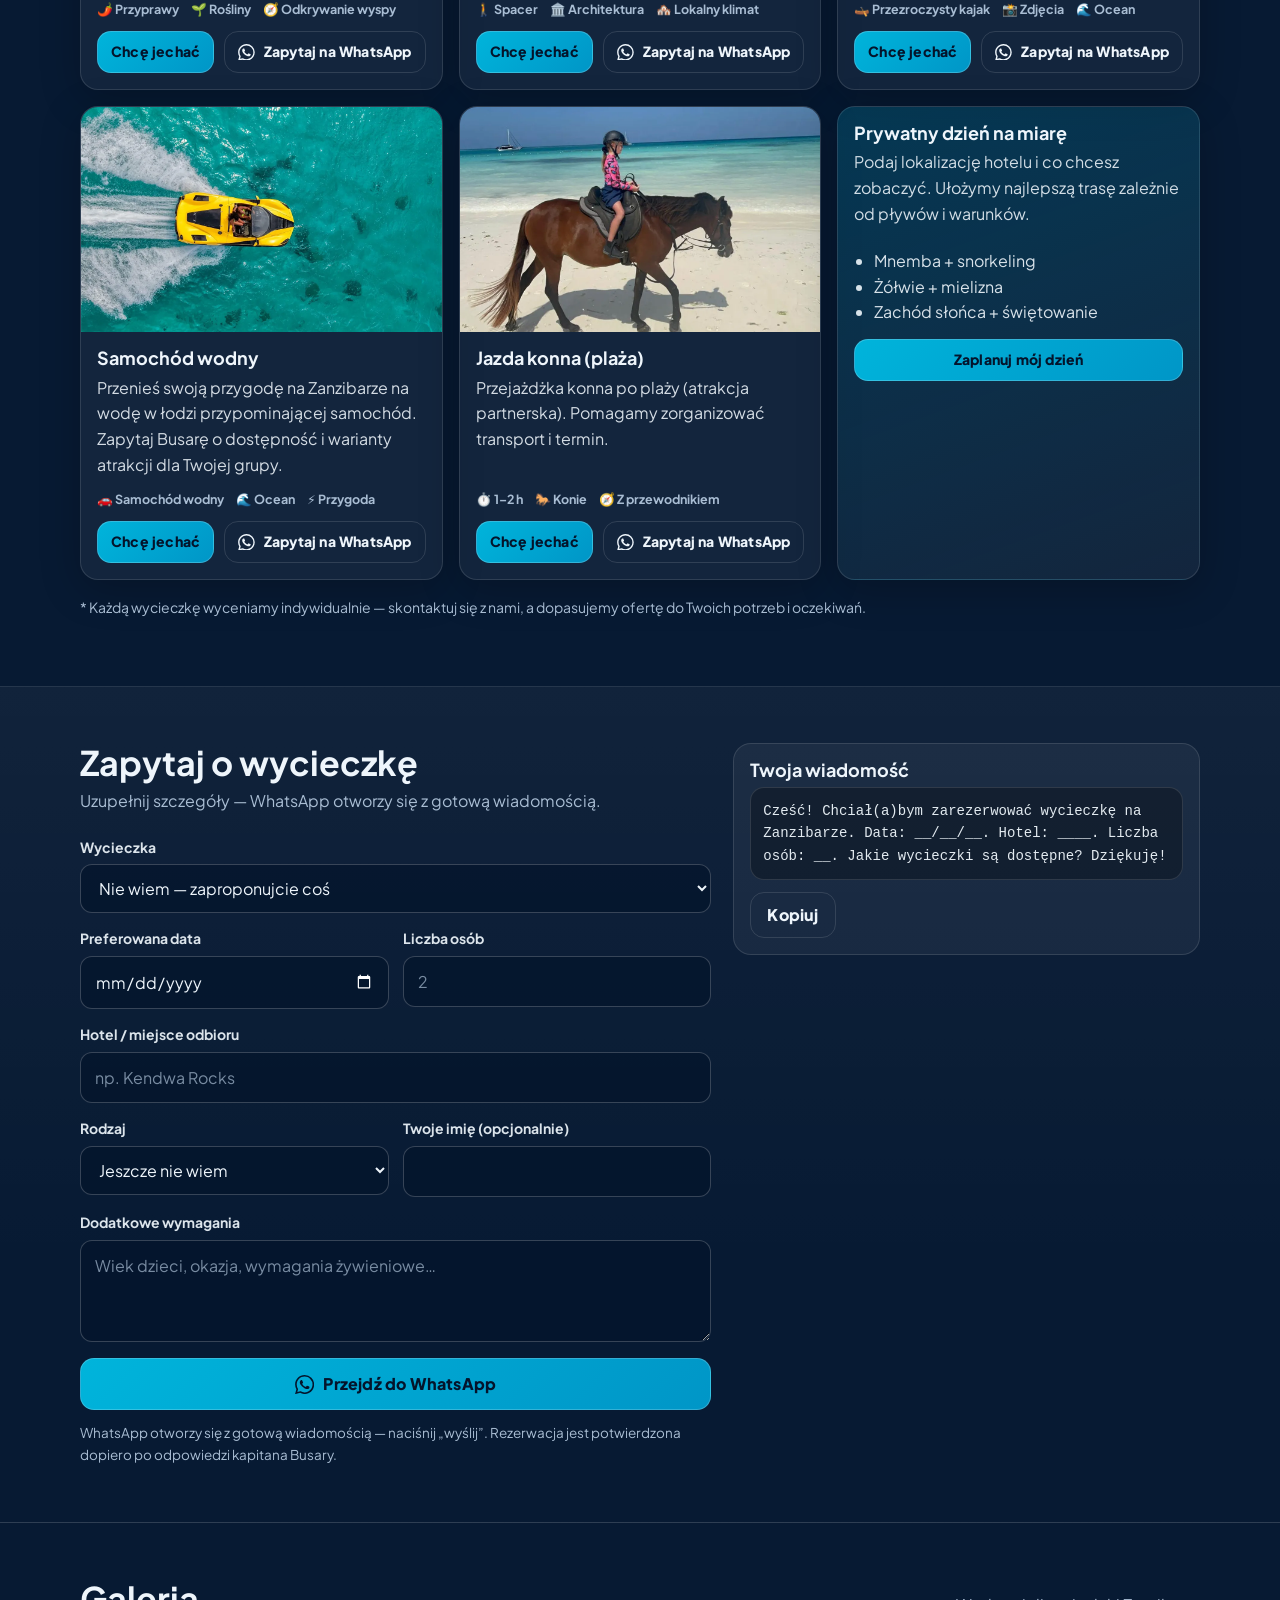
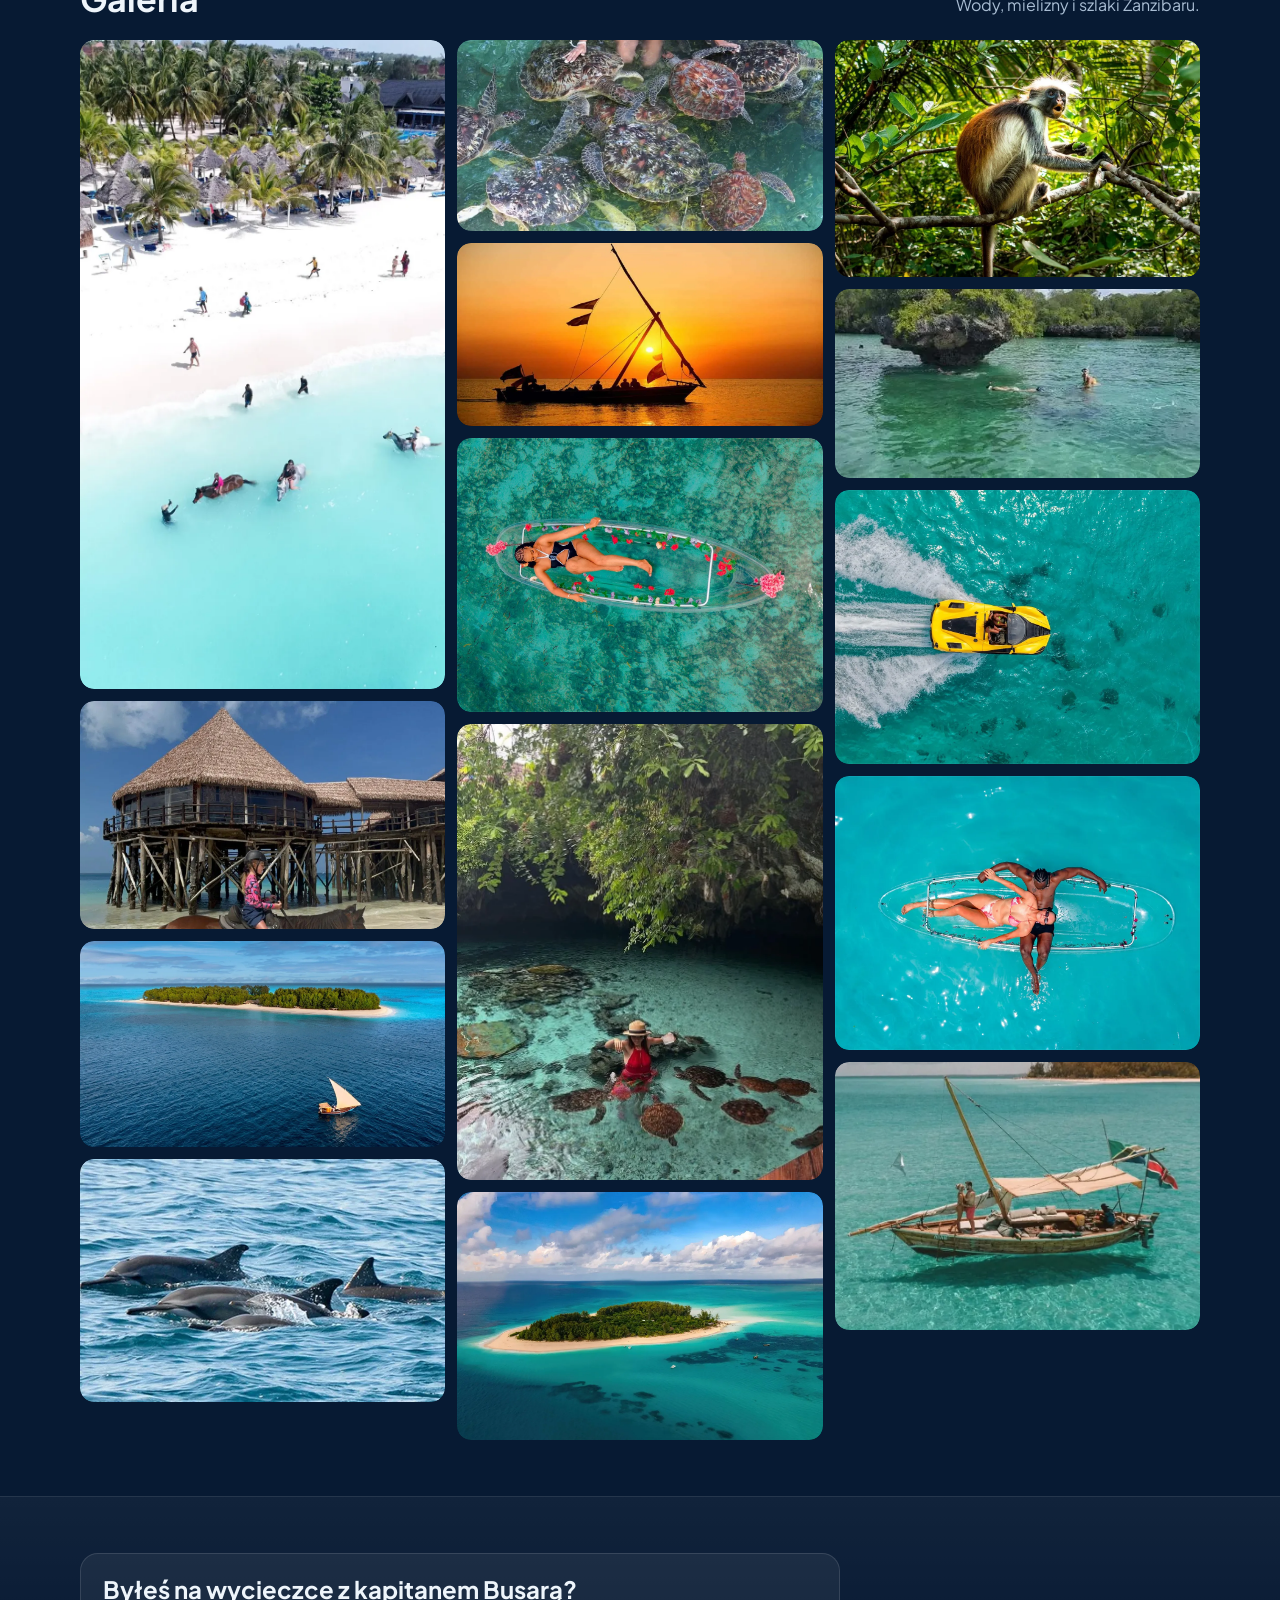
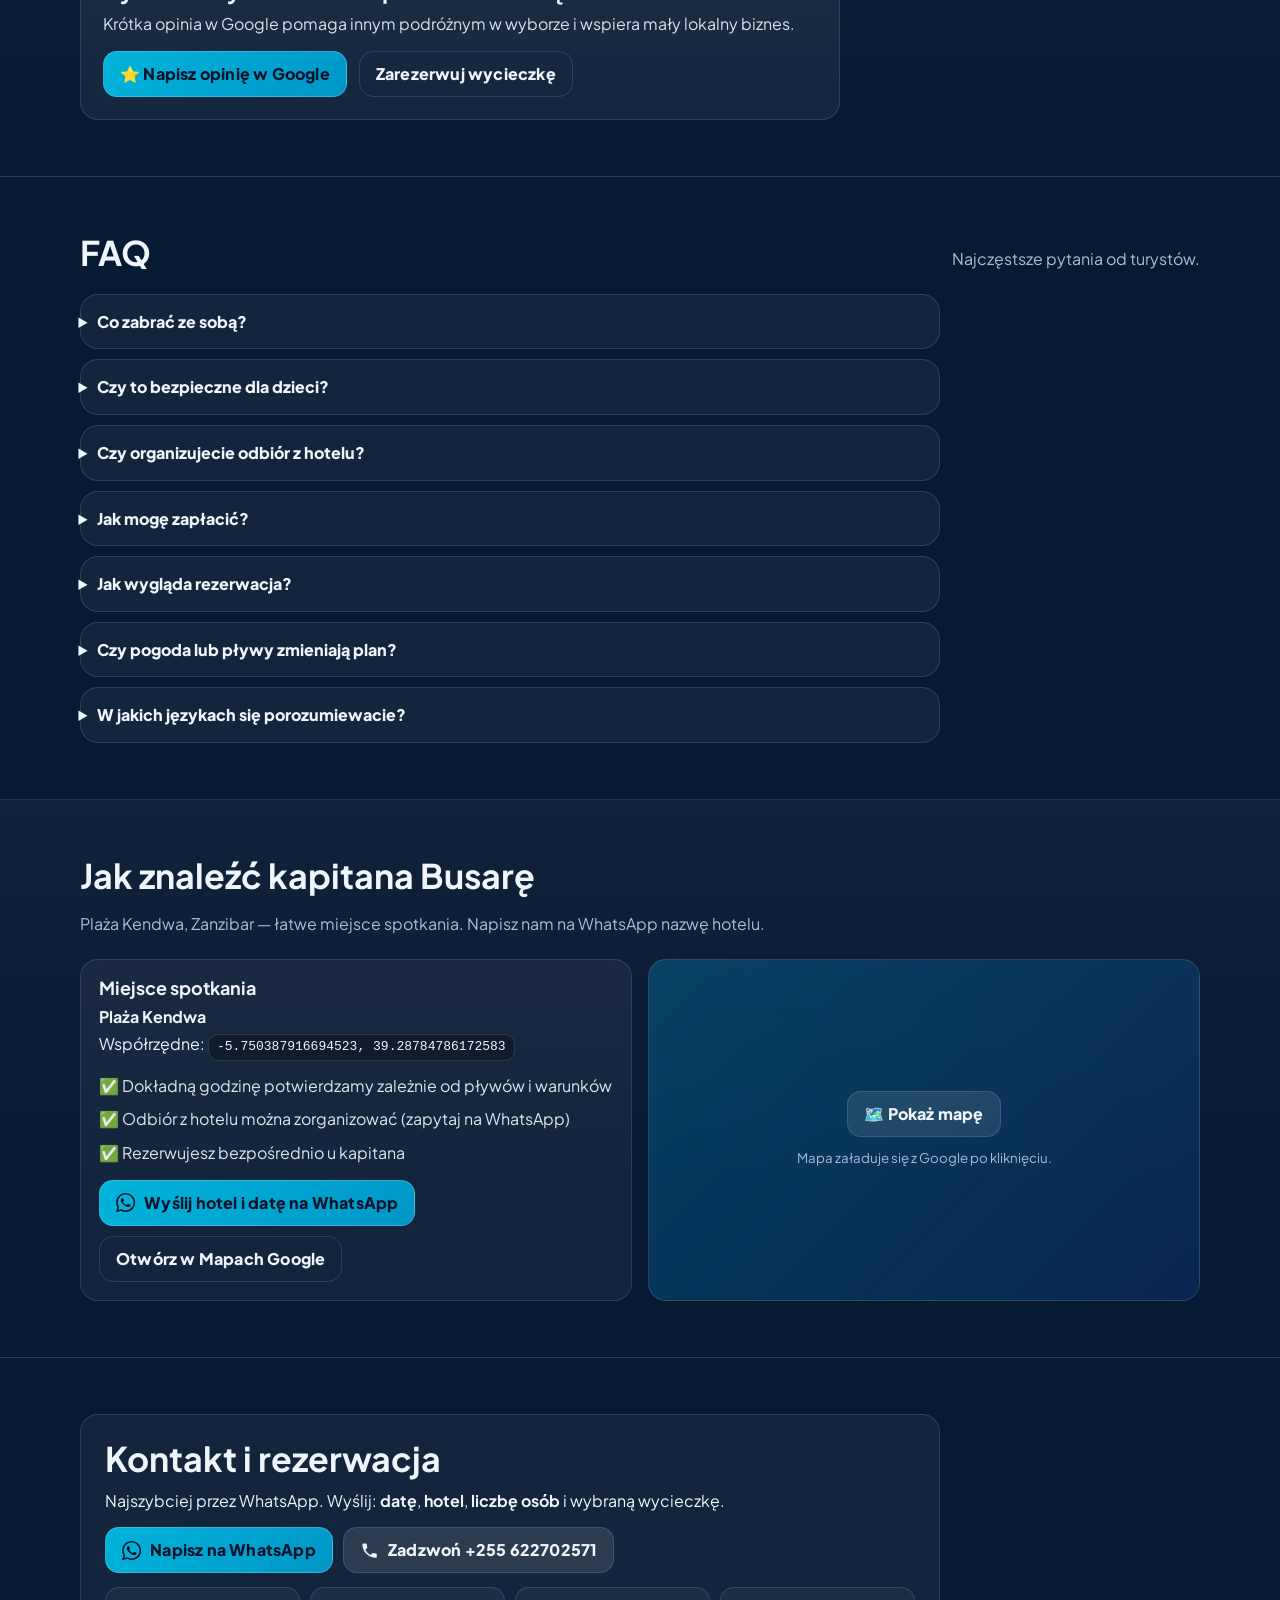
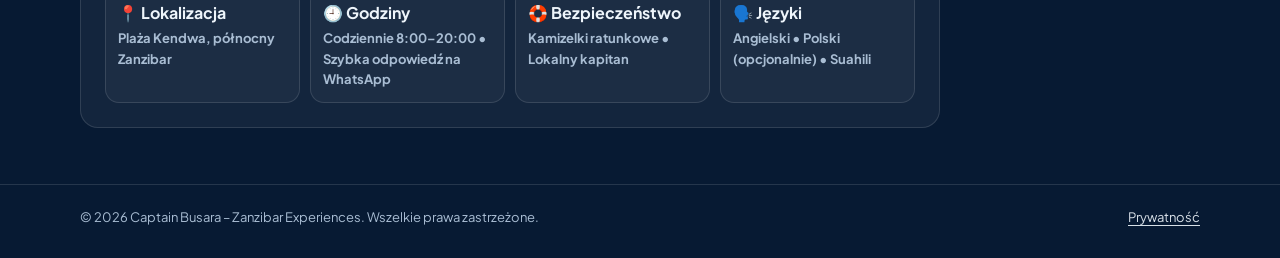
==== commit e16c379e: "Make the contact languages card match the rest of the site Co-Authored-By: Claude Sonnet 5.5 <norepl" ====
--- a/pl/index.html
+++ b/pl/index.html
@@ -389,7 +389,7 @@
             <div class="contactInfo"><strong>📍 Lokalizacja</strong><span>Plaża Kendwa, północny Zanzibar</span></div>
             <div class="contactInfo"><strong>🕘 Godziny</strong><span>Codziennie 8:00–20:00 • Szybka odpowiedź na WhatsApp</span></div>
             <div class="contactInfo"><strong>🛟 Bezpieczeństwo</strong><span>Kamizelki ratunkowe • Lokalny kapitan</span></div>
-            <div class="contactInfo"><strong>🗣️ Języki</strong><span>Angielski • Suahili • Polski</span></div>
+            <div class="contactInfo"><strong>🗣️ Języki</strong><span>Angielski • Polski (opcjonalnie) • Suahili</span></div>
           </div>
         </div>
       </div>
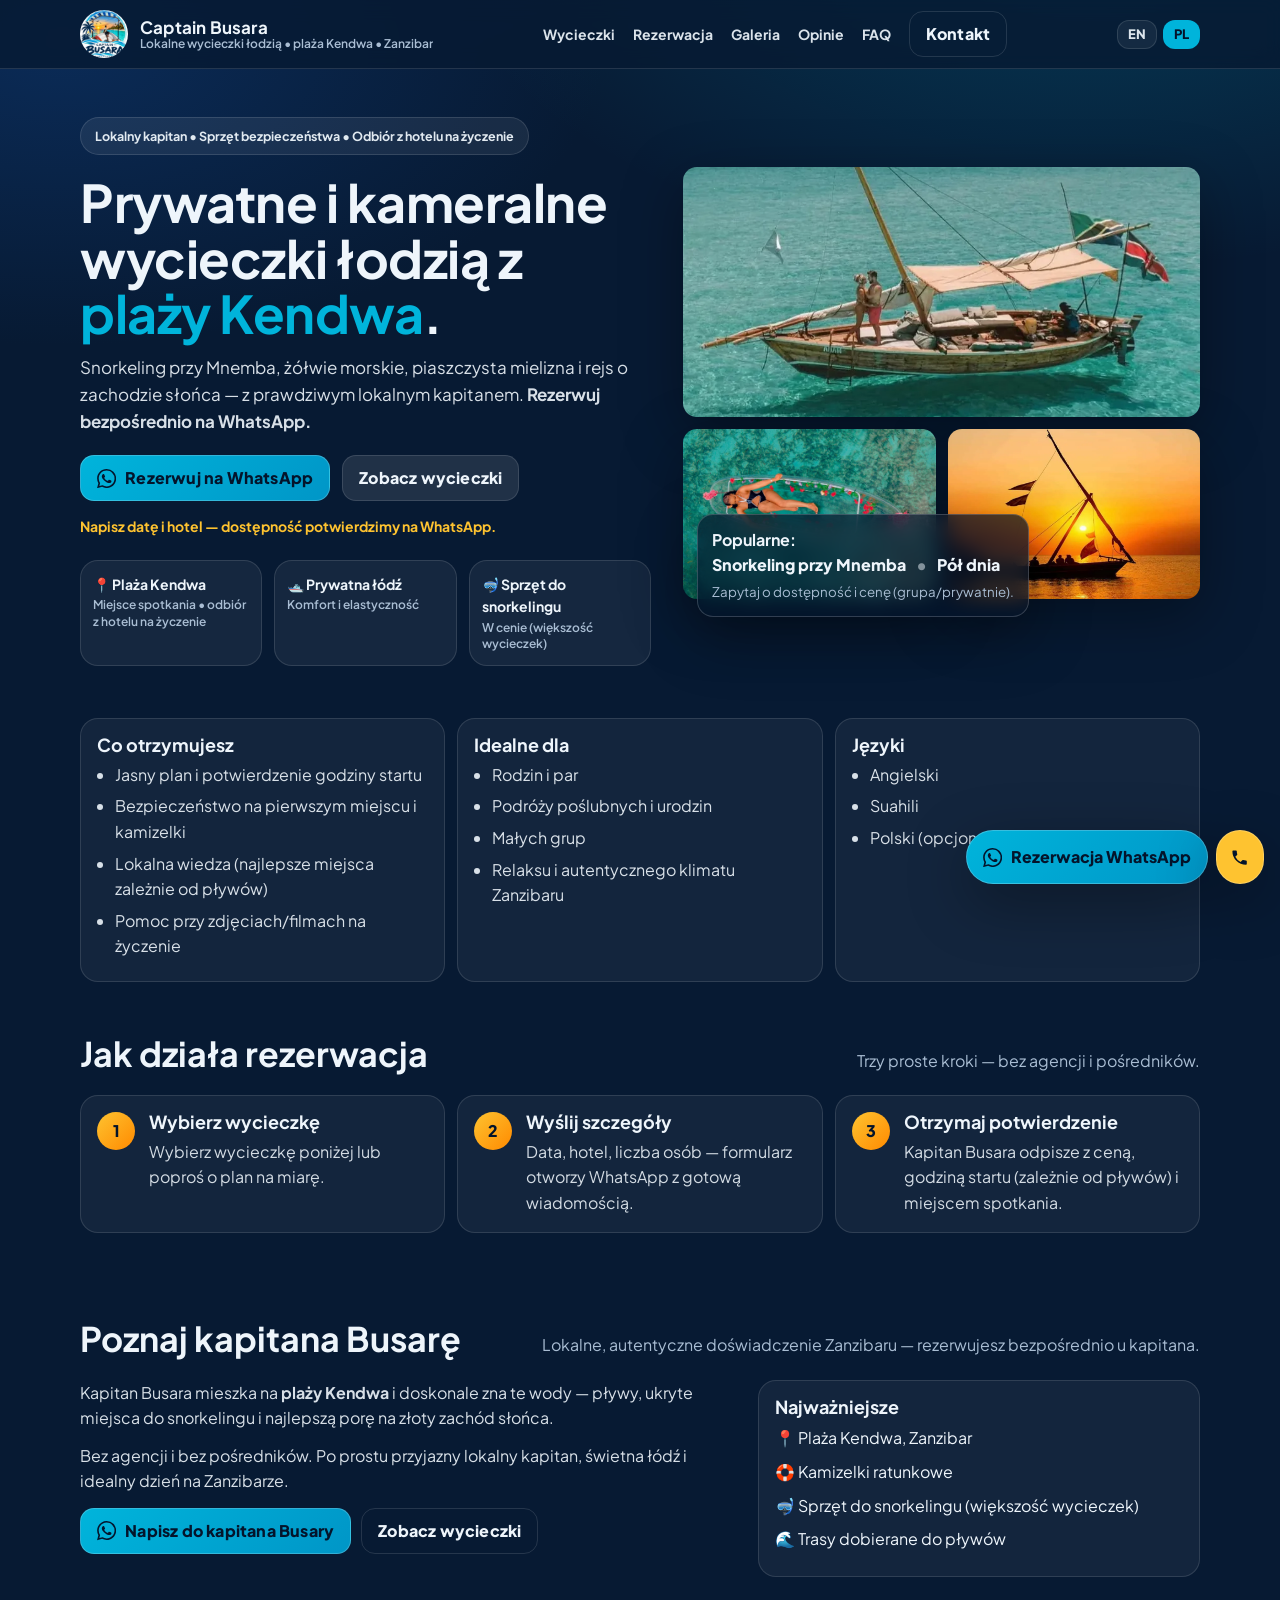
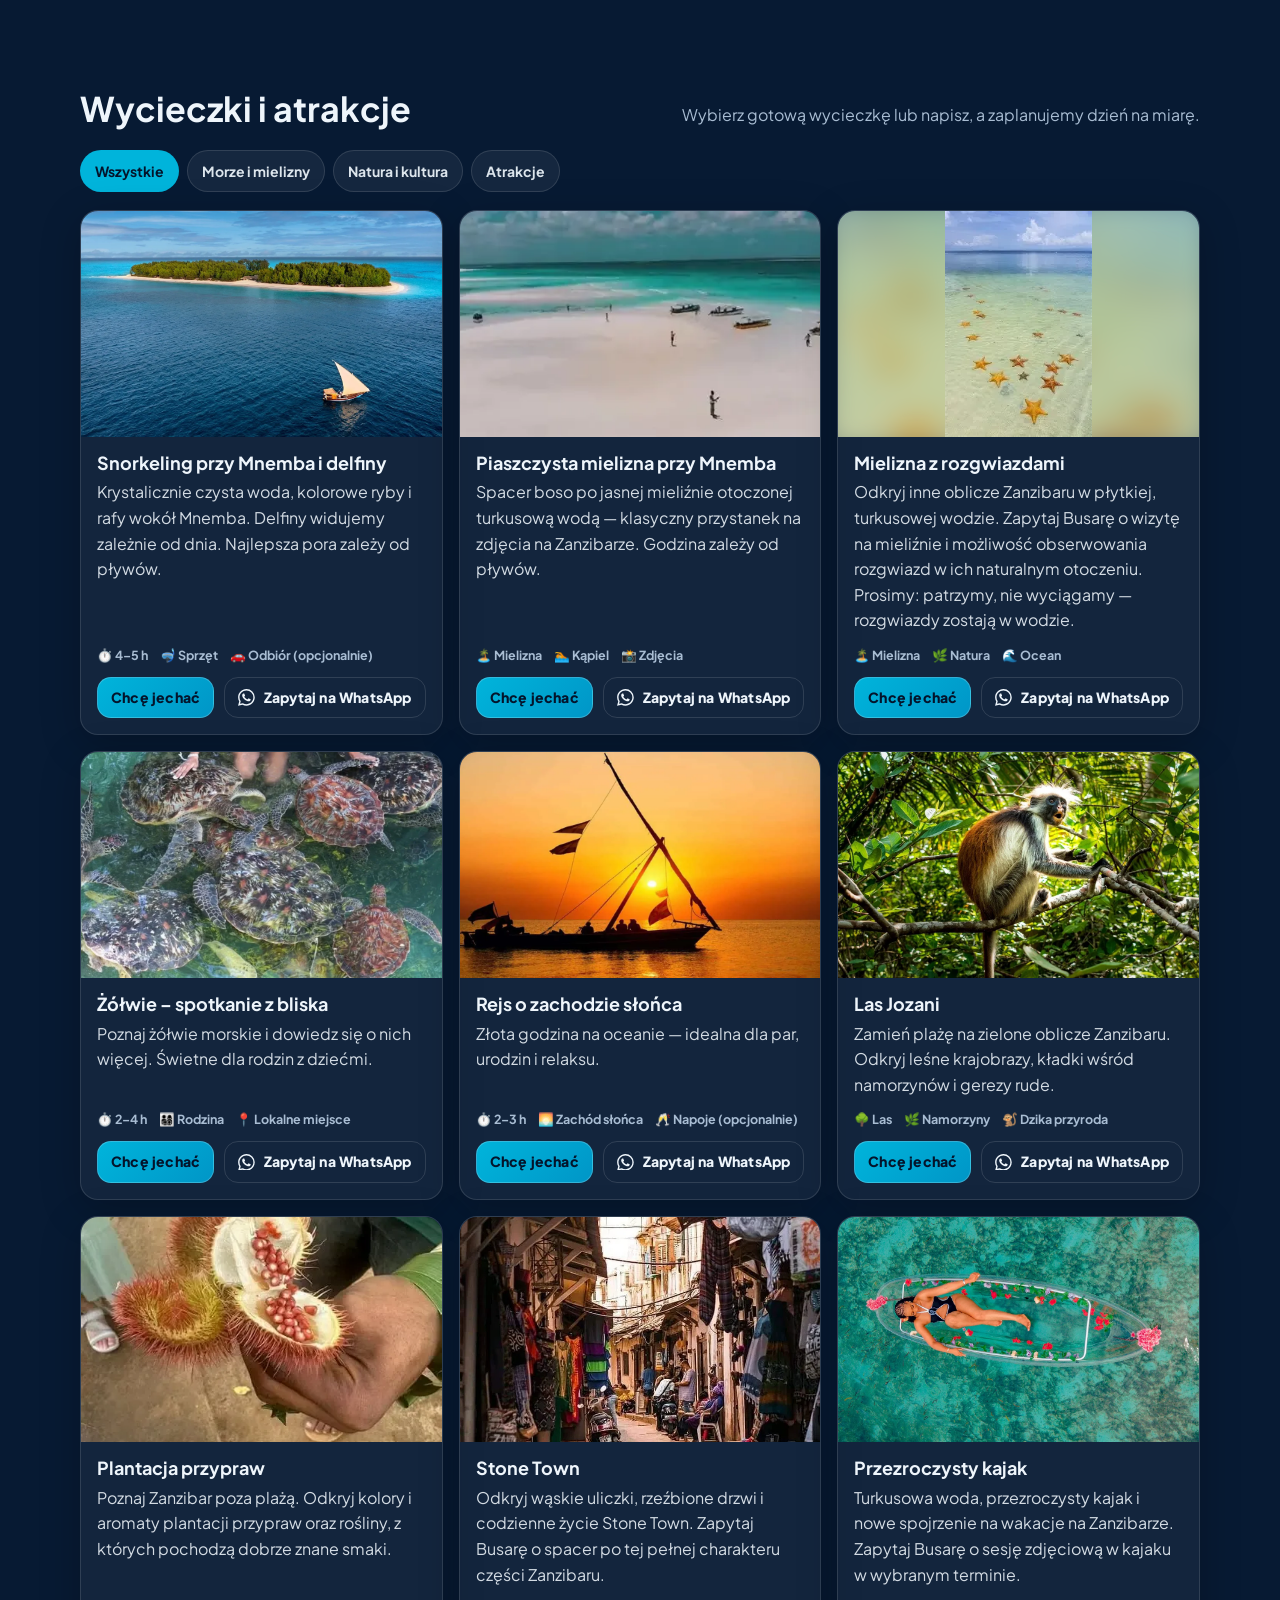
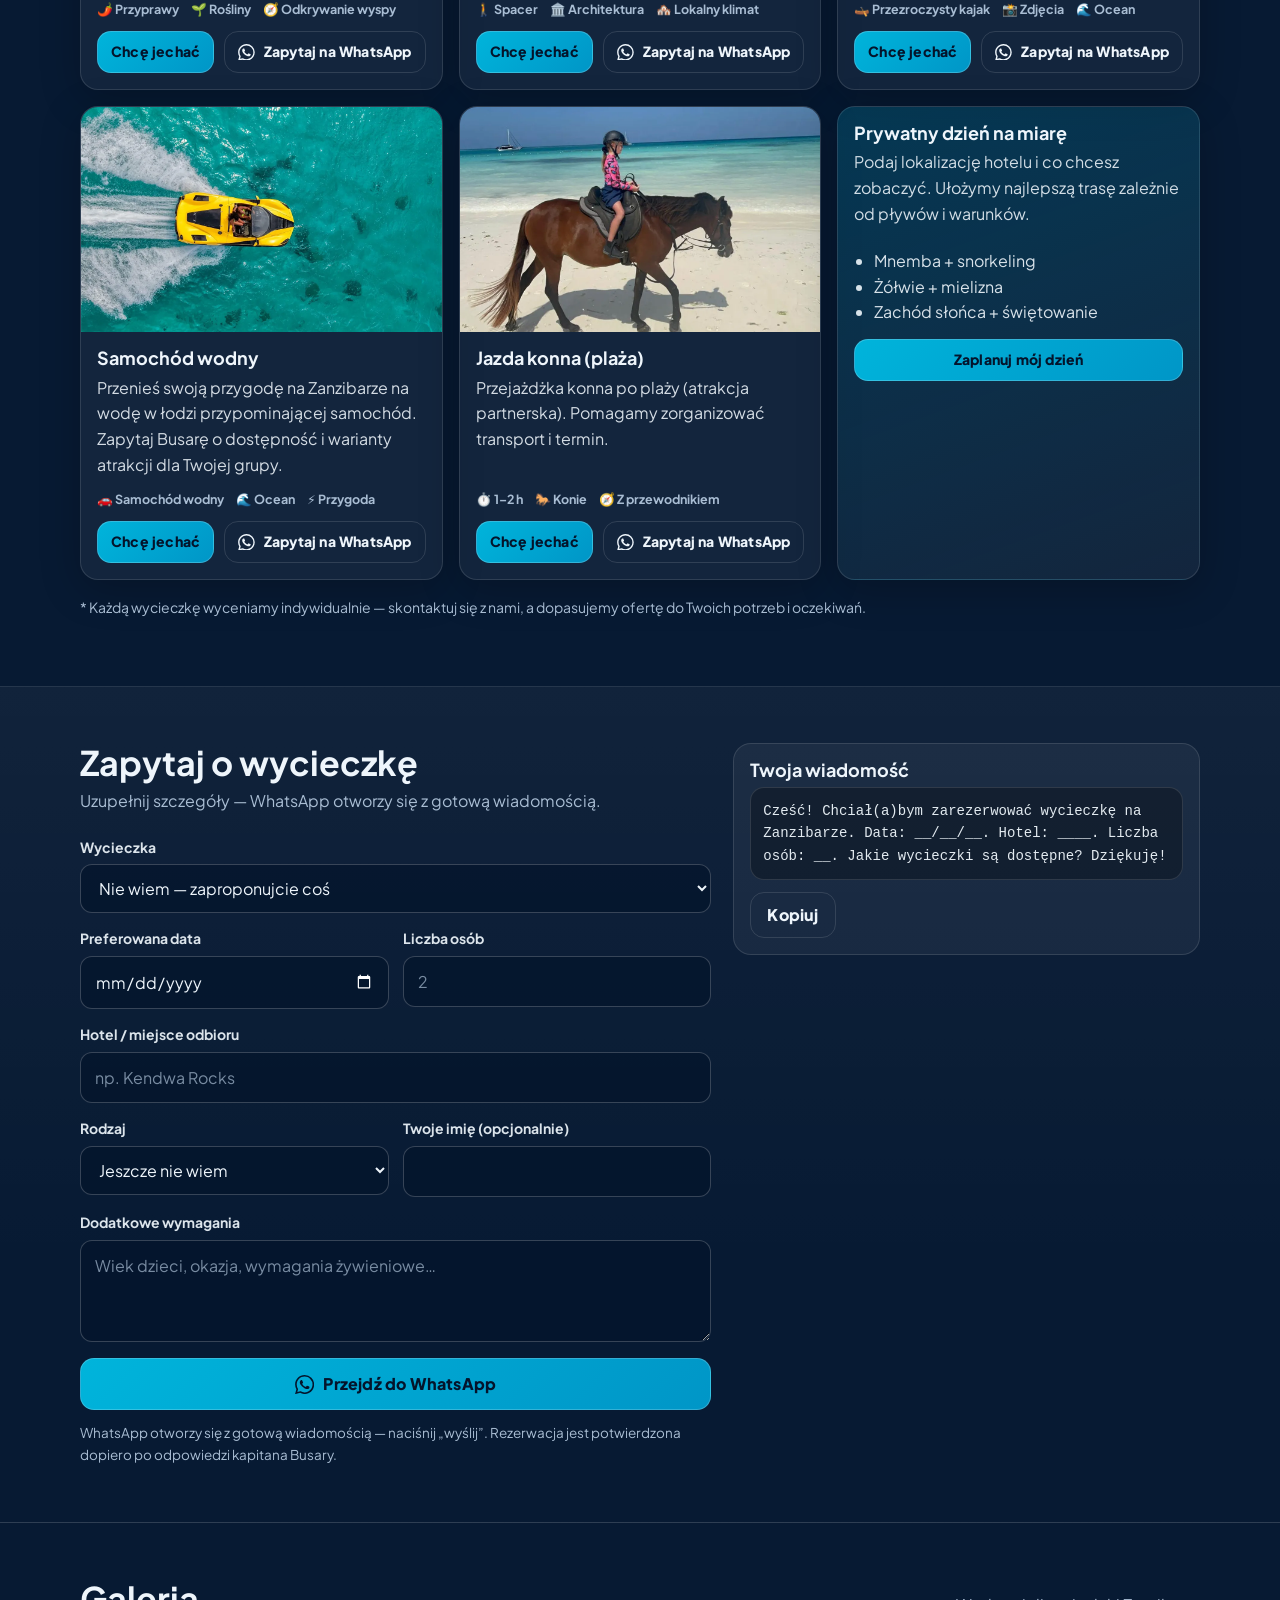
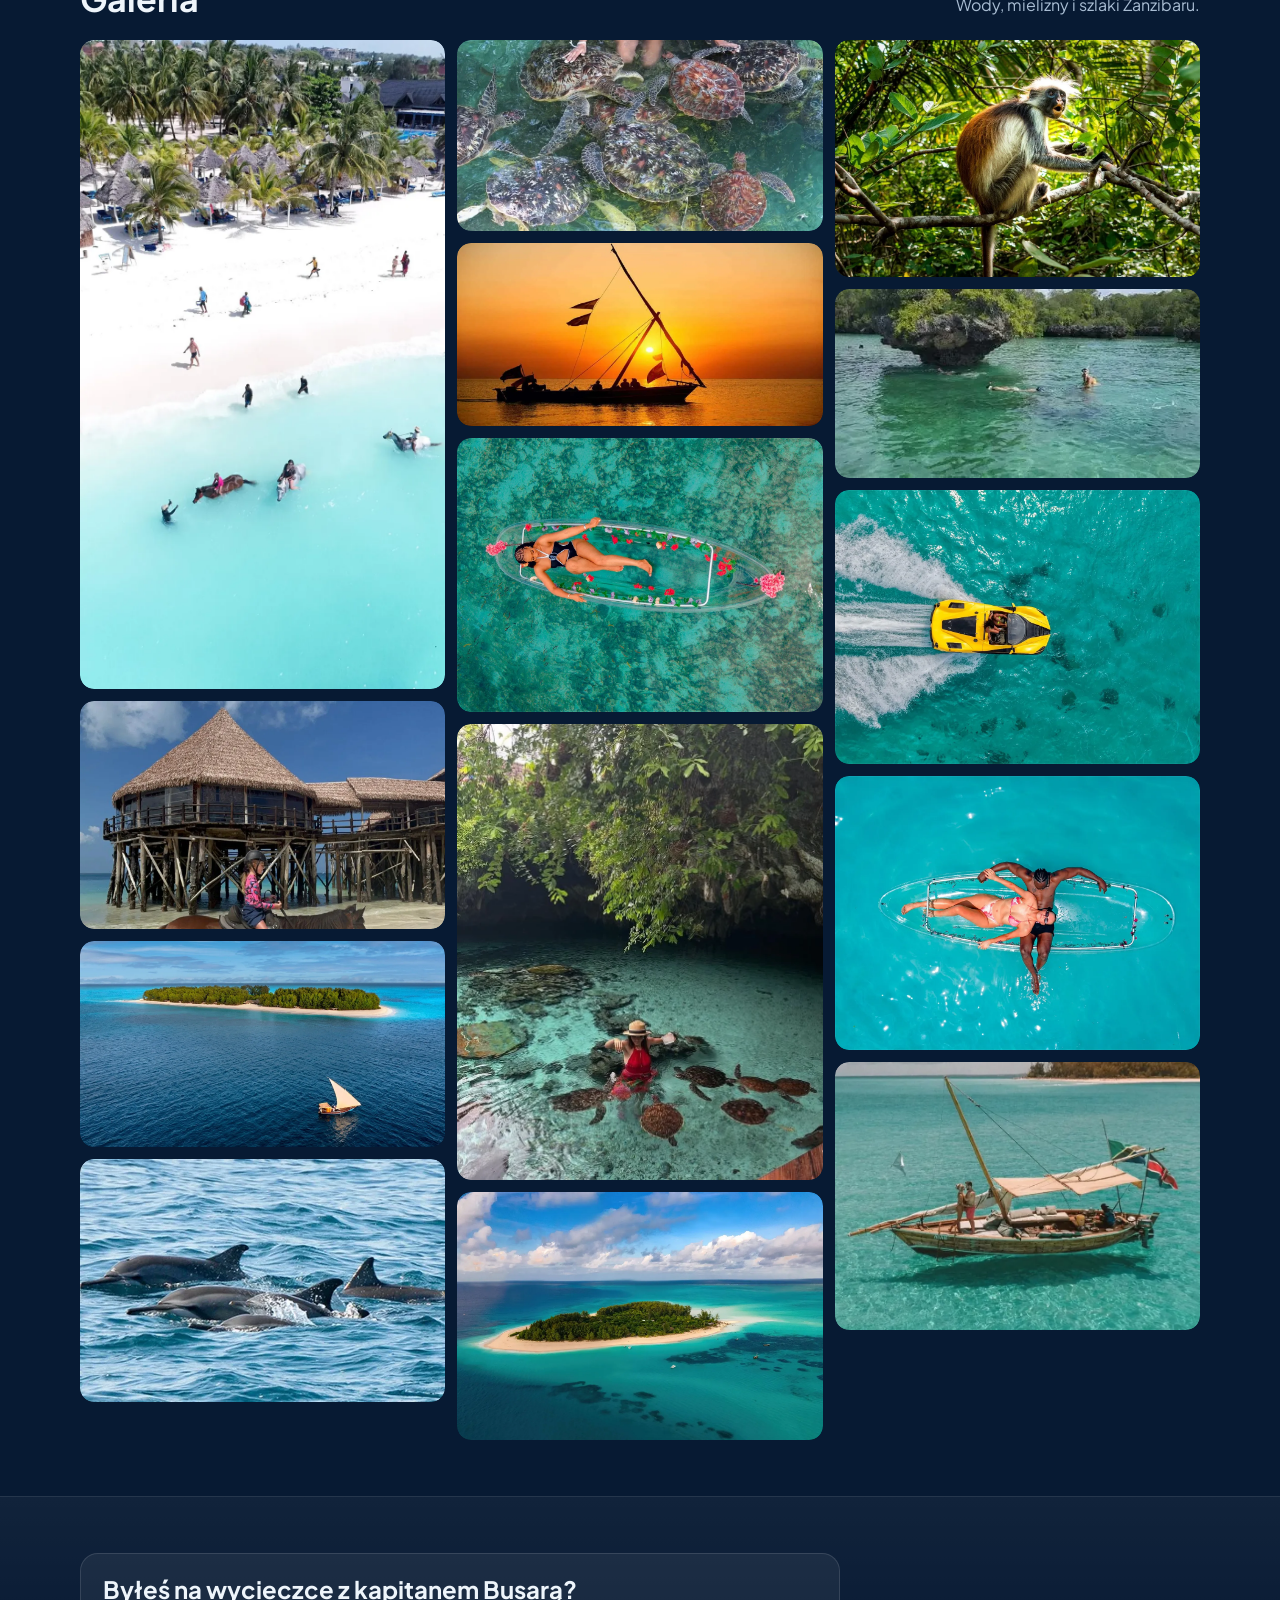
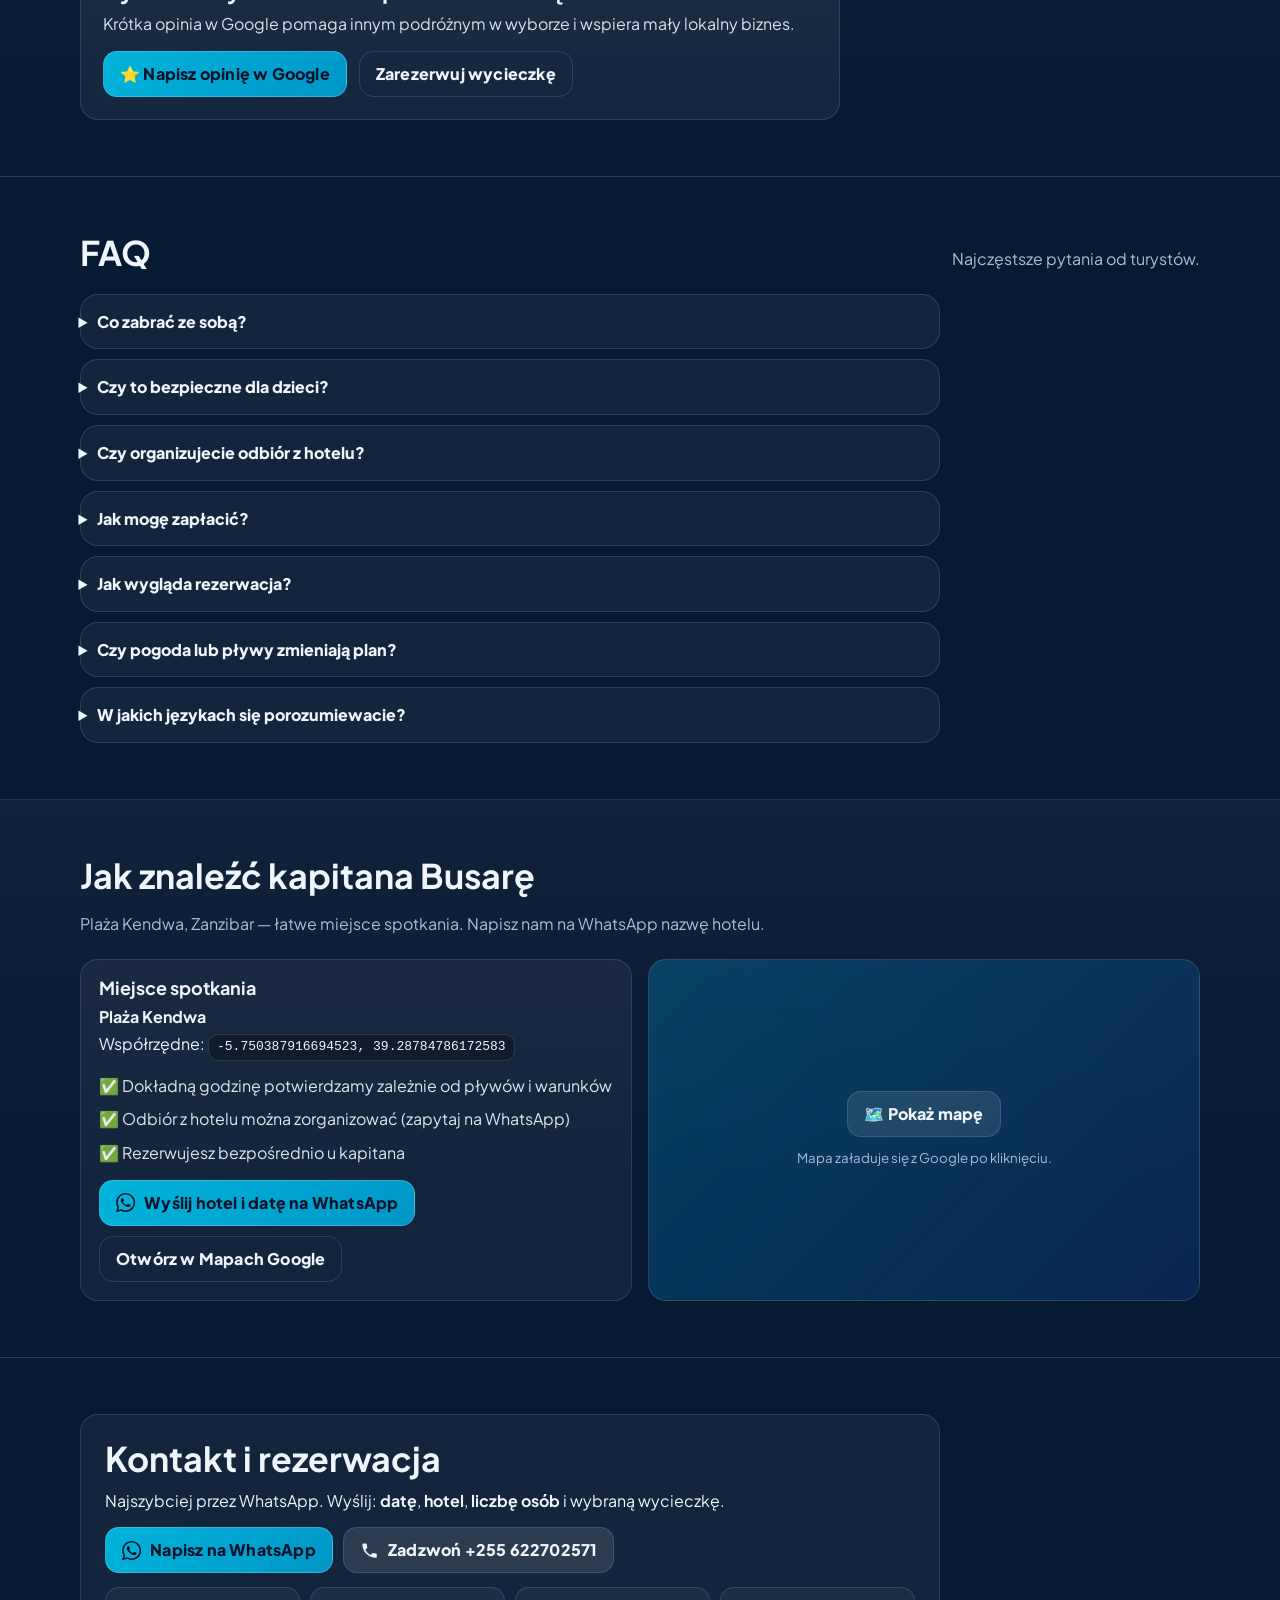
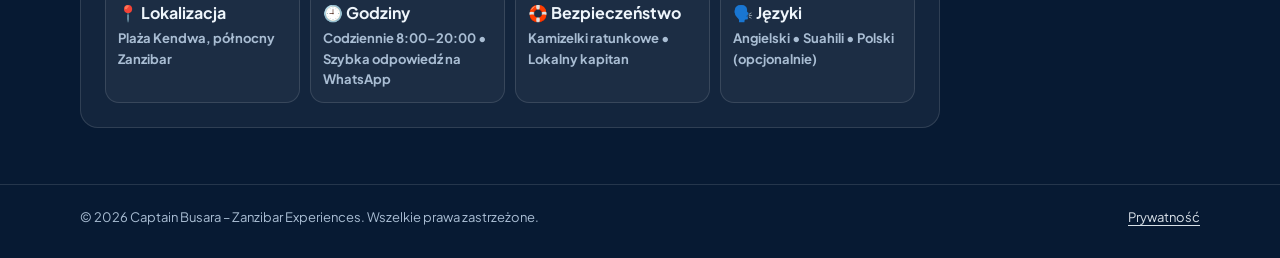
==== commit 31bcc84d: "List Polish last in the languages sections Co-Authored-By: Claude Sonnet 5.5 <noreply@anthropic.com>" ====
--- a/pl/index.html
+++ b/pl/index.html
@@ -86,7 +86,7 @@
       </div>
     </section>
 
-    <section class="trust"><div class="container trust__inner"><div class="trustCard"><h3>Co otrzymujesz</h3><ul><li>Jasny plan i potwierdzenie godziny startu</li><li>Bezpieczeństwo na pierwszym miejscu i kamizelki</li><li>Lokalna wiedza (najlepsze miejsca zależnie od pływów)</li><li>Pomoc przy zdjęciach/filmach na życzenie</li></ul></div><div class="trustCard"><h3>Idealne dla</h3><ul><li>Rodzin i par</li><li>Podróży poślubnych i urodzin</li><li>Małych grup</li><li>Relaksu i autentycznego klimatu Zanzibaru</li></ul></div><div class="trustCard"><h3>Języki</h3><ul><li>Angielski</li><li>Polski (opcjonalnie)</li><li>Suahili</li></ul></div></div></section>
+    <section class="trust"><div class="container trust__inner"><div class="trustCard"><h3>Co otrzymujesz</h3><ul><li>Jasny plan i potwierdzenie godziny startu</li><li>Bezpieczeństwo na pierwszym miejscu i kamizelki</li><li>Lokalna wiedza (najlepsze miejsca zależnie od pływów)</li><li>Pomoc przy zdjęciach/filmach na życzenie</li></ul></div><div class="trustCard"><h3>Idealne dla</h3><ul><li>Rodzin i par</li><li>Podróży poślubnych i urodzin</li><li>Małych grup</li><li>Relaksu i autentycznego klimatu Zanzibaru</li></ul></div><div class="trustCard"><h3>Języki</h3><ul><li>Angielski</li><li>Suahili</li><li>Polski (opcjonalnie)</li></ul></div></div></section>
 
     <section class="section section--tight" id="how">
       <div class="container">
@@ -389,7 +389,7 @@
             <div class="contactInfo"><strong>📍 Lokalizacja</strong><span>Plaża Kendwa, północny Zanzibar</span></div>
             <div class="contactInfo"><strong>🕘 Godziny</strong><span>Codziennie 8:00–20:00 • Szybka odpowiedź na WhatsApp</span></div>
             <div class="contactInfo"><strong>🛟 Bezpieczeństwo</strong><span>Kamizelki ratunkowe • Lokalny kapitan</span></div>
-            <div class="contactInfo"><strong>🗣️ Języki</strong><span>Angielski • Polski (opcjonalnie) • Suahili</span></div>
+            <div class="contactInfo"><strong>🗣️ Języki</strong><span>Angielski • Suahili • Polski (opcjonalnie)</span></div>
           </div>
         </div>
       </div>
